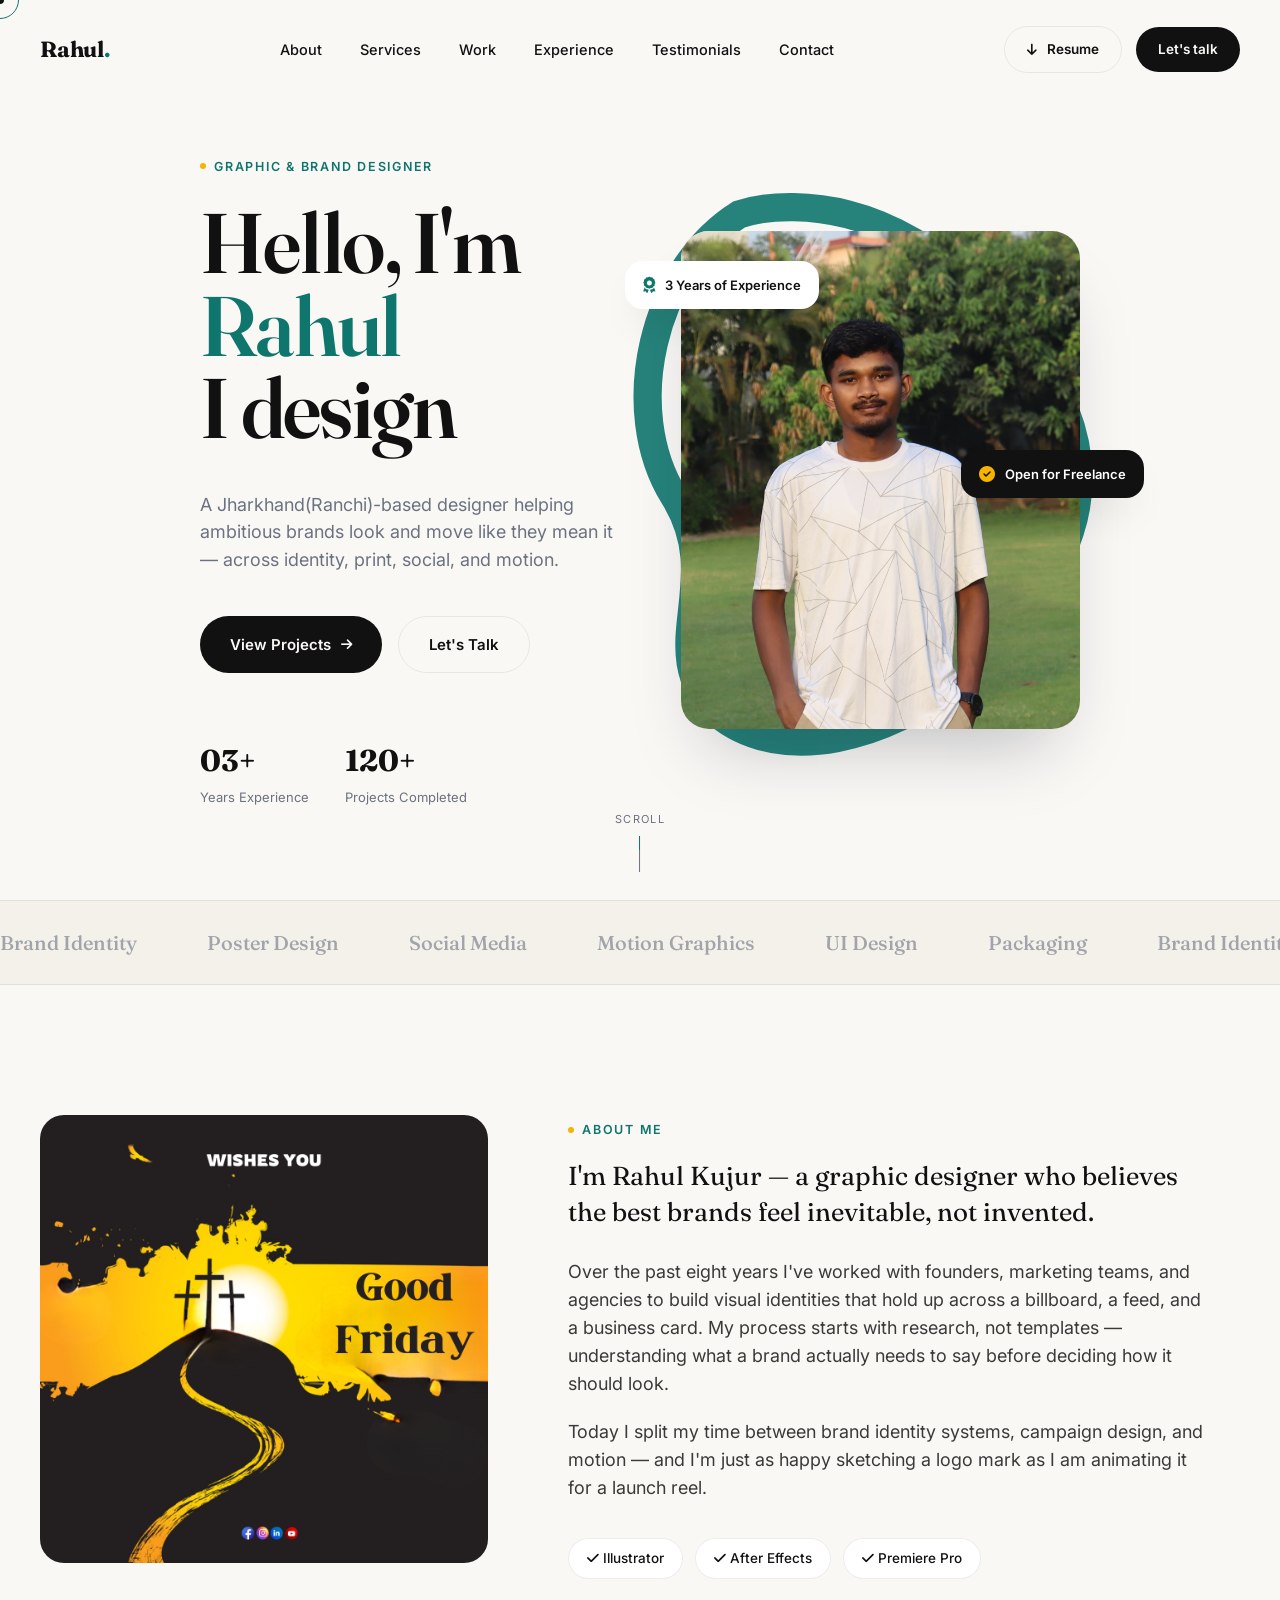
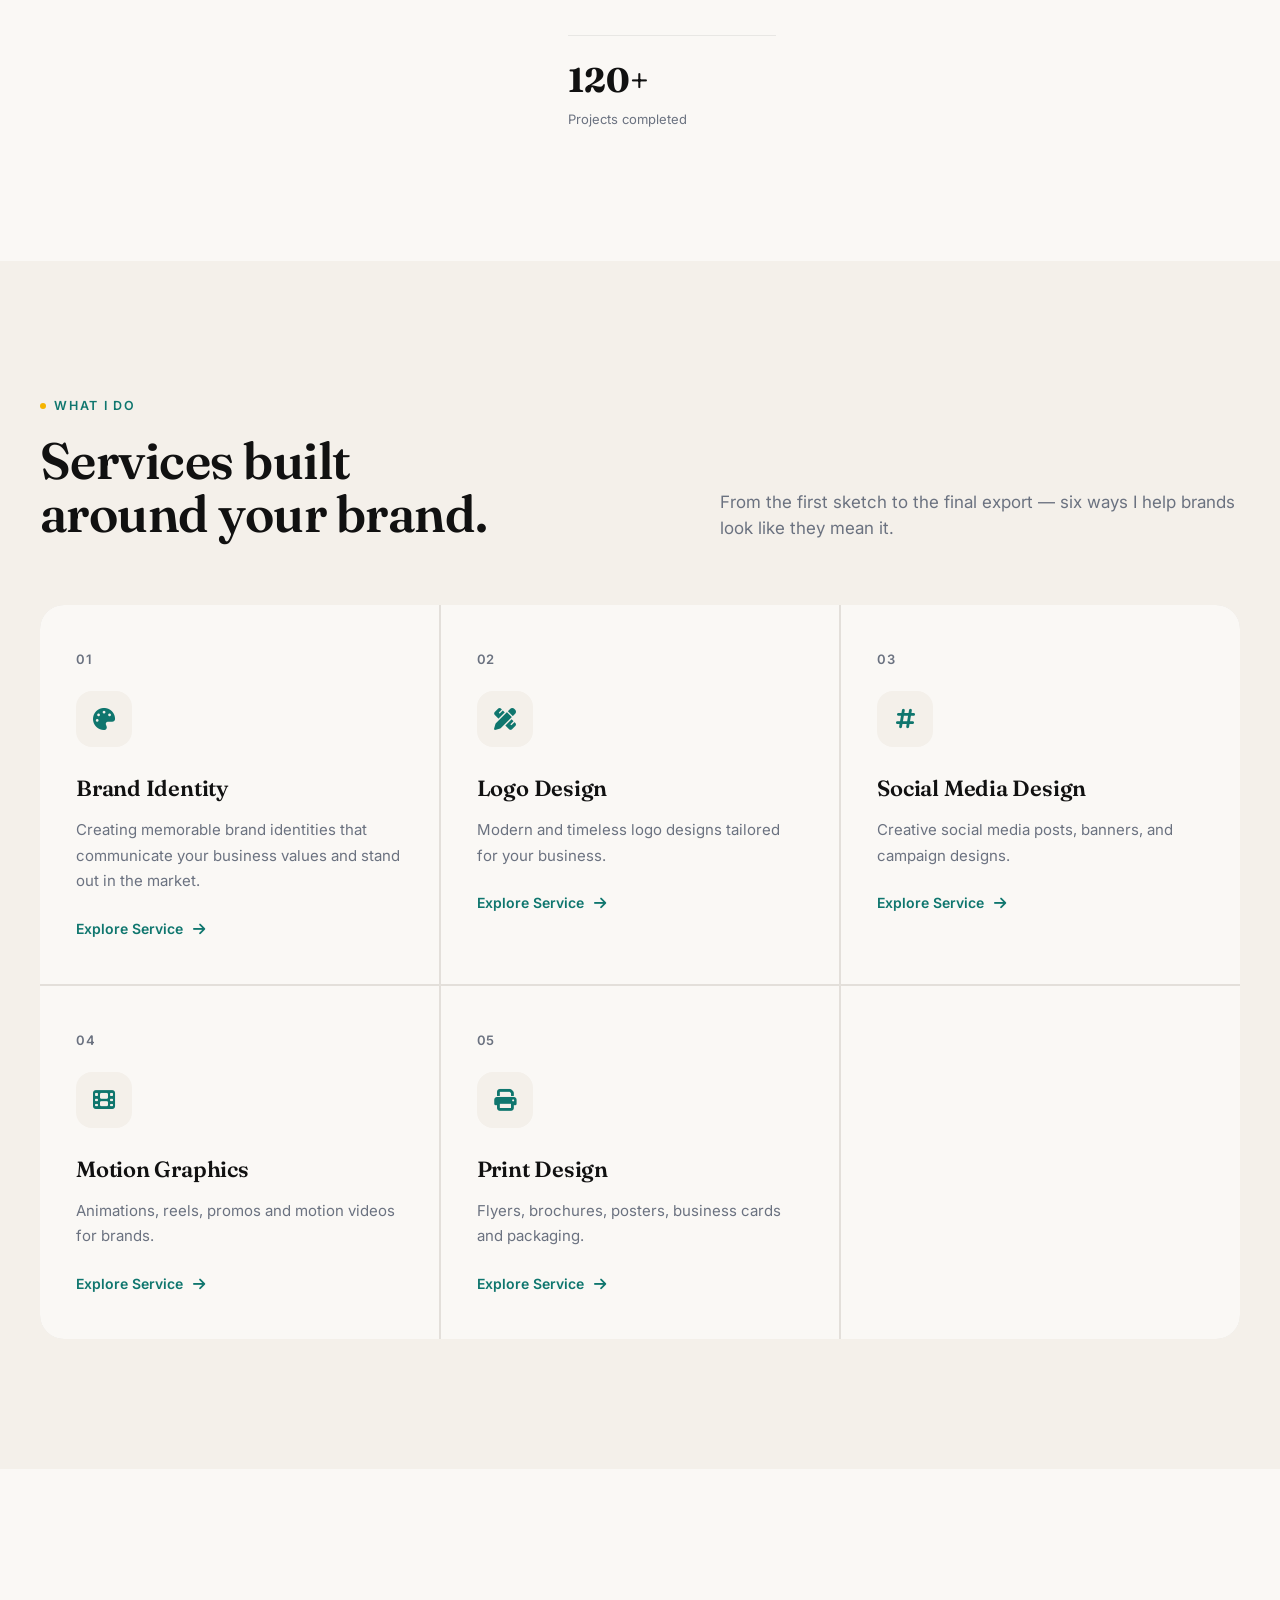
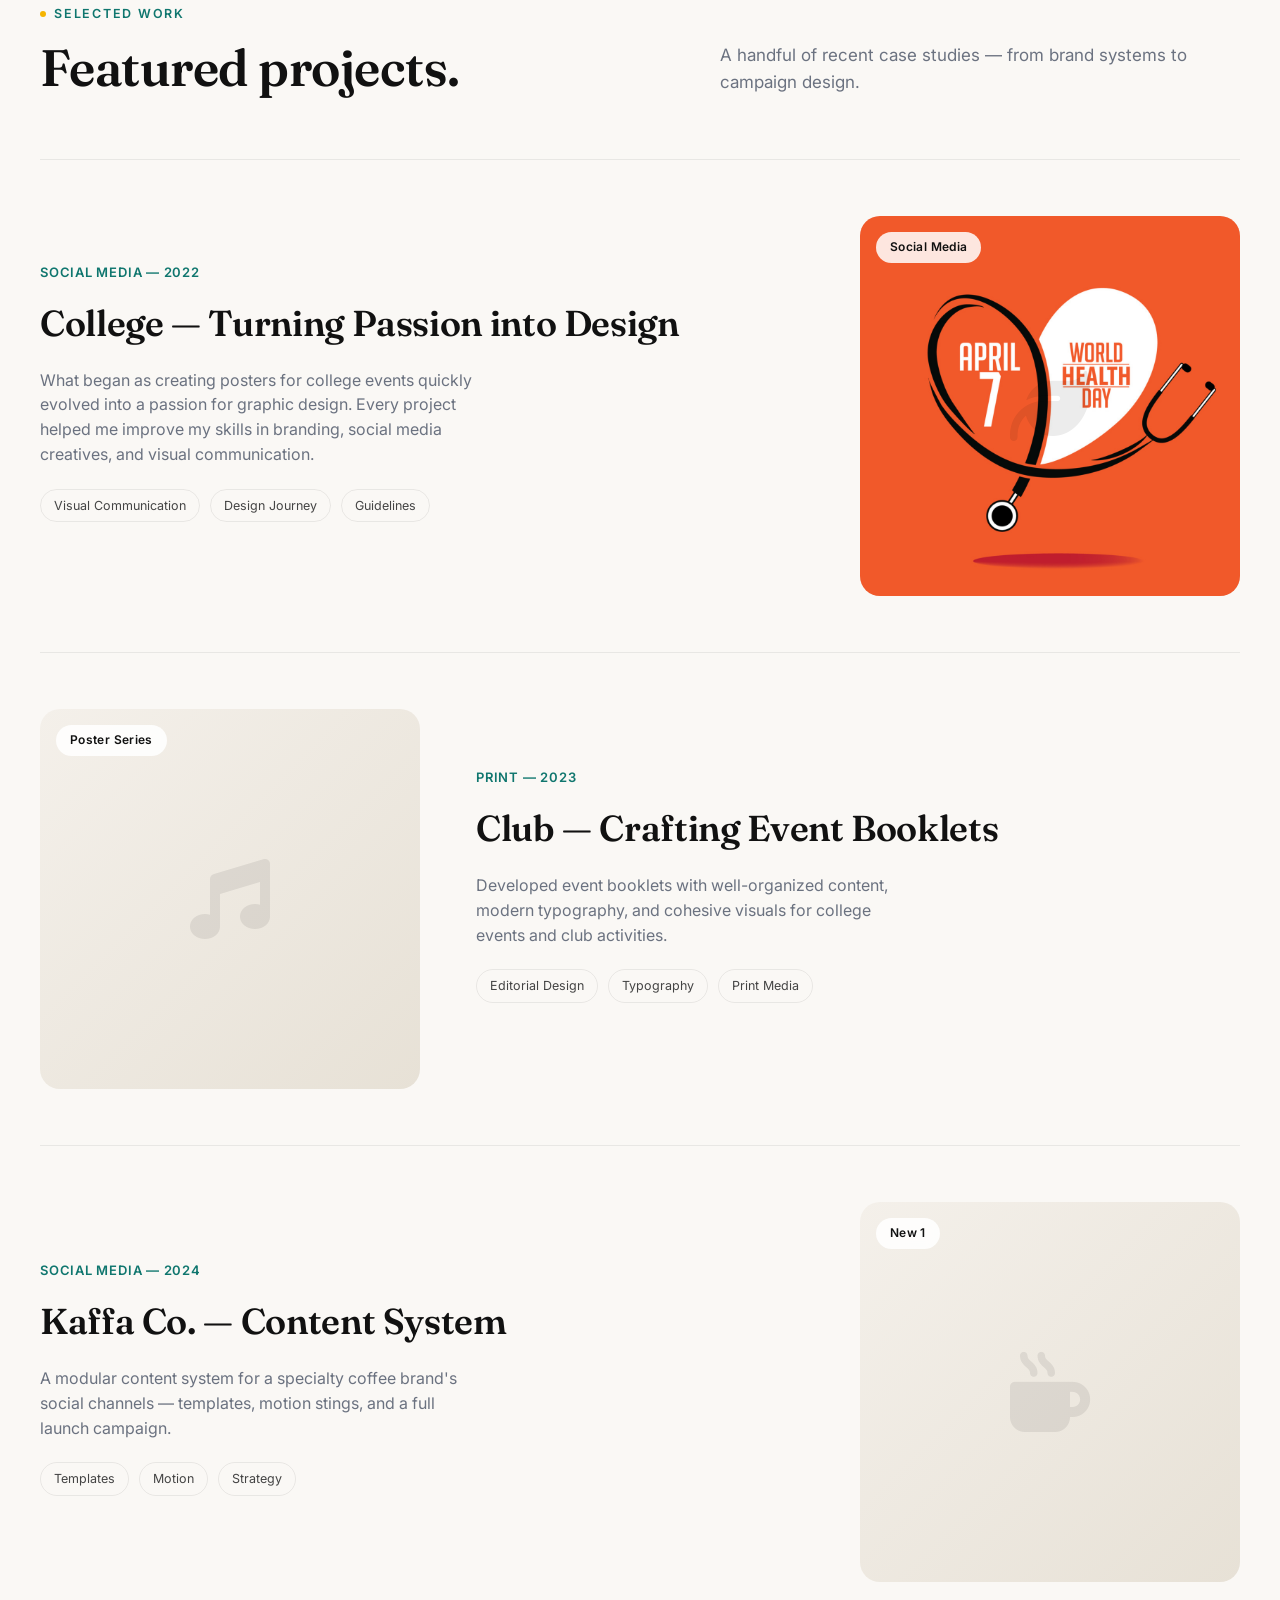
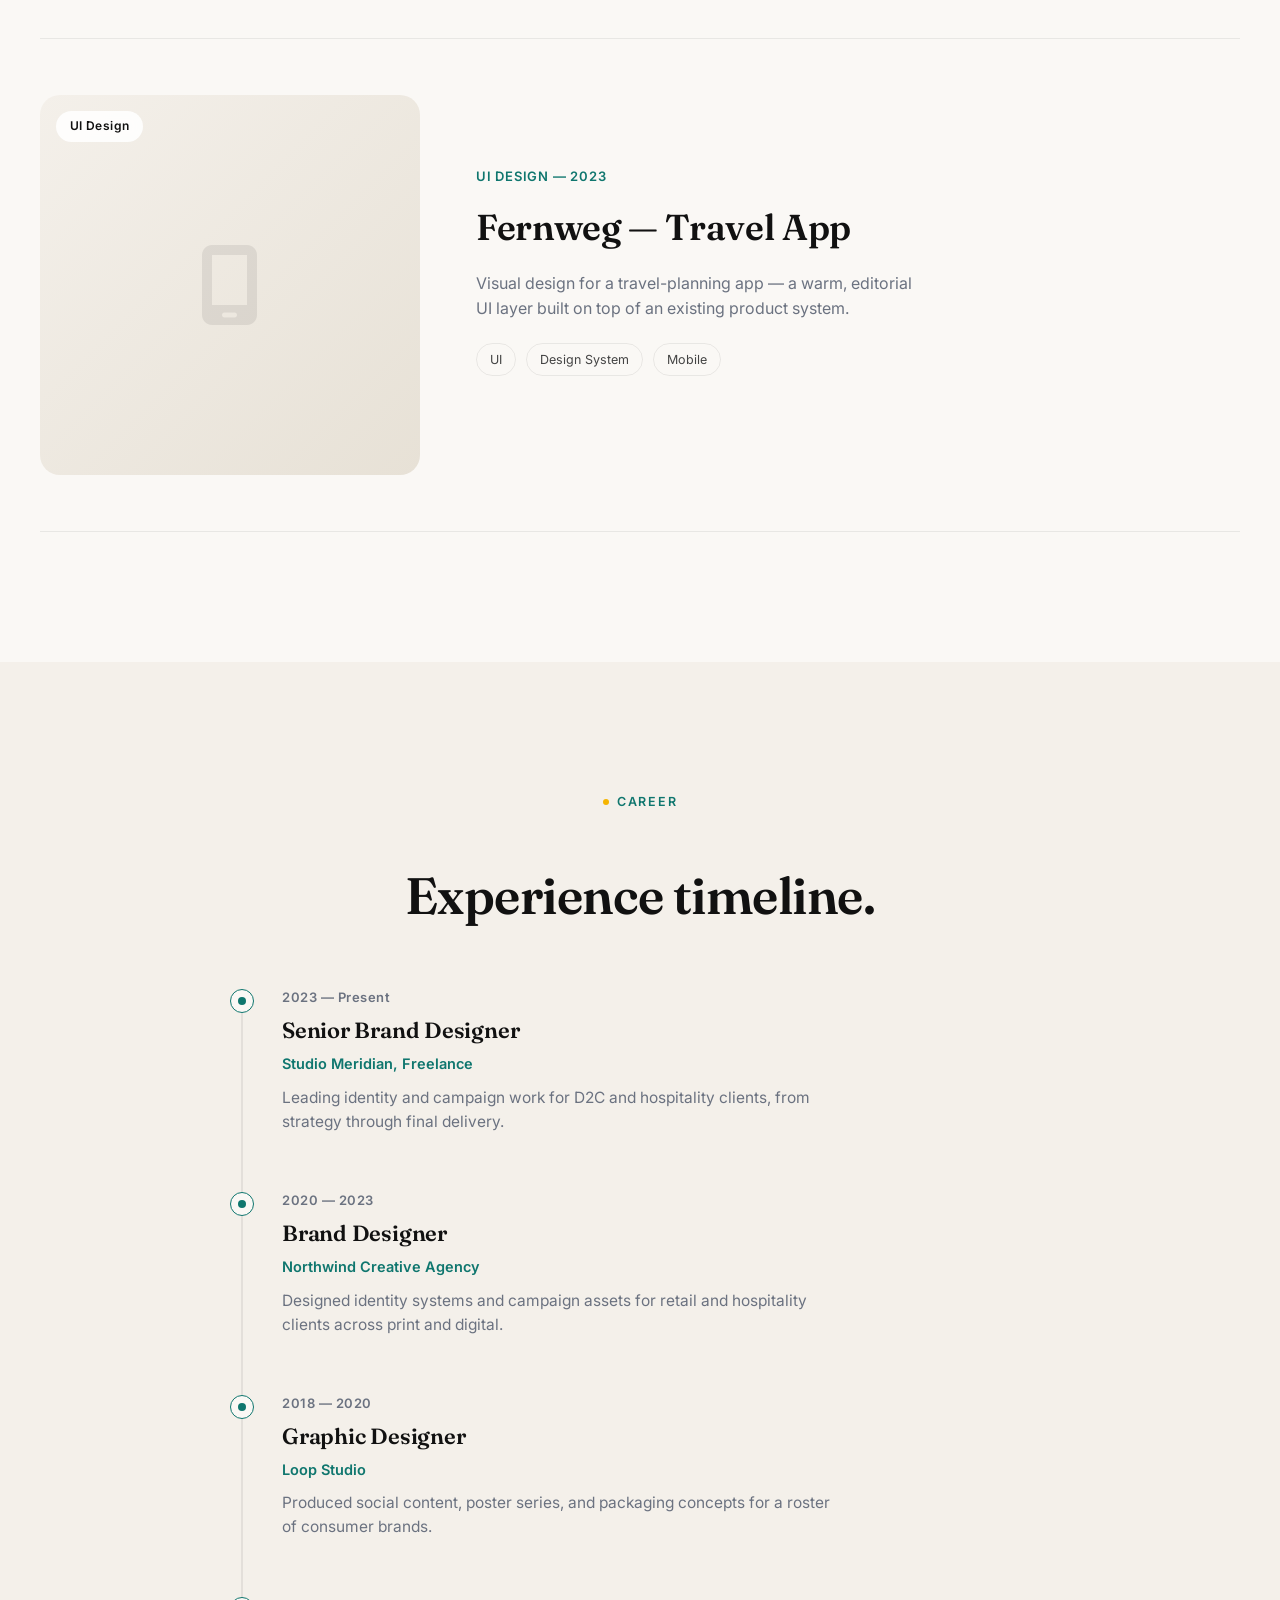
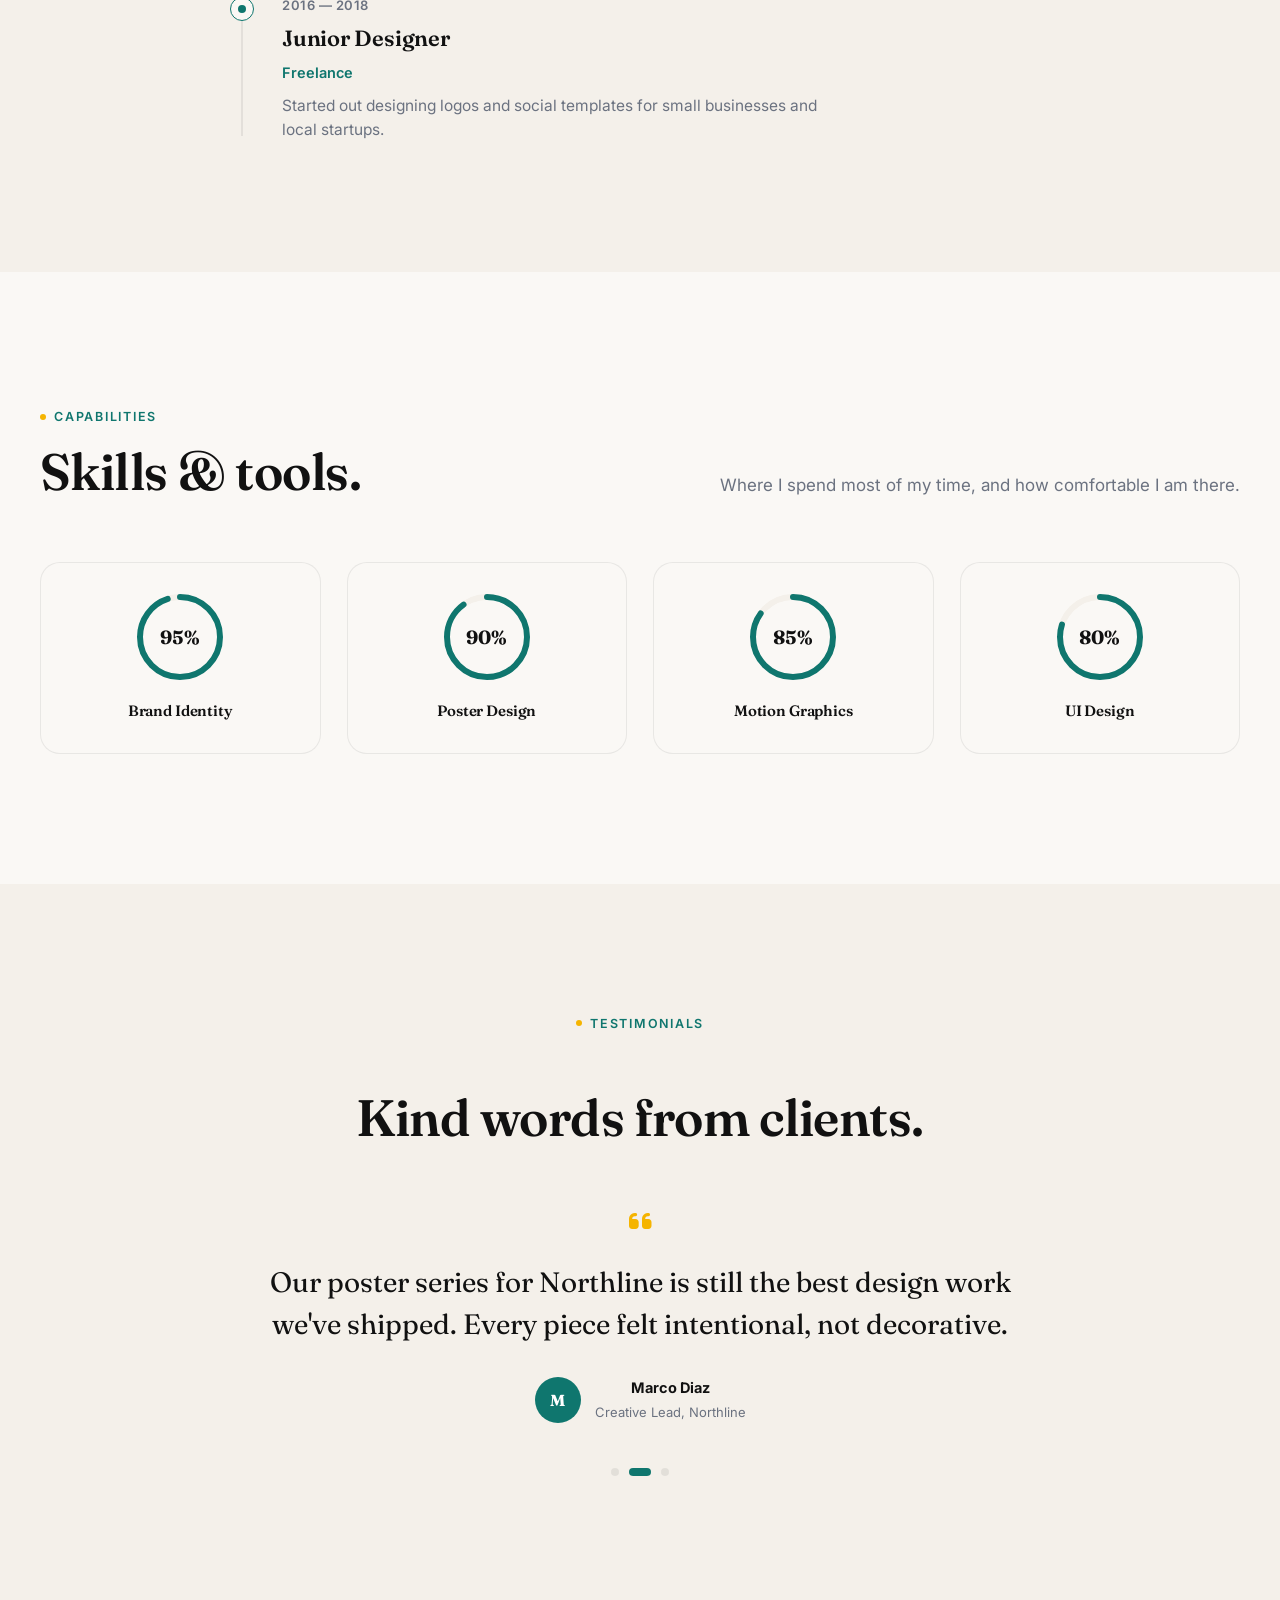
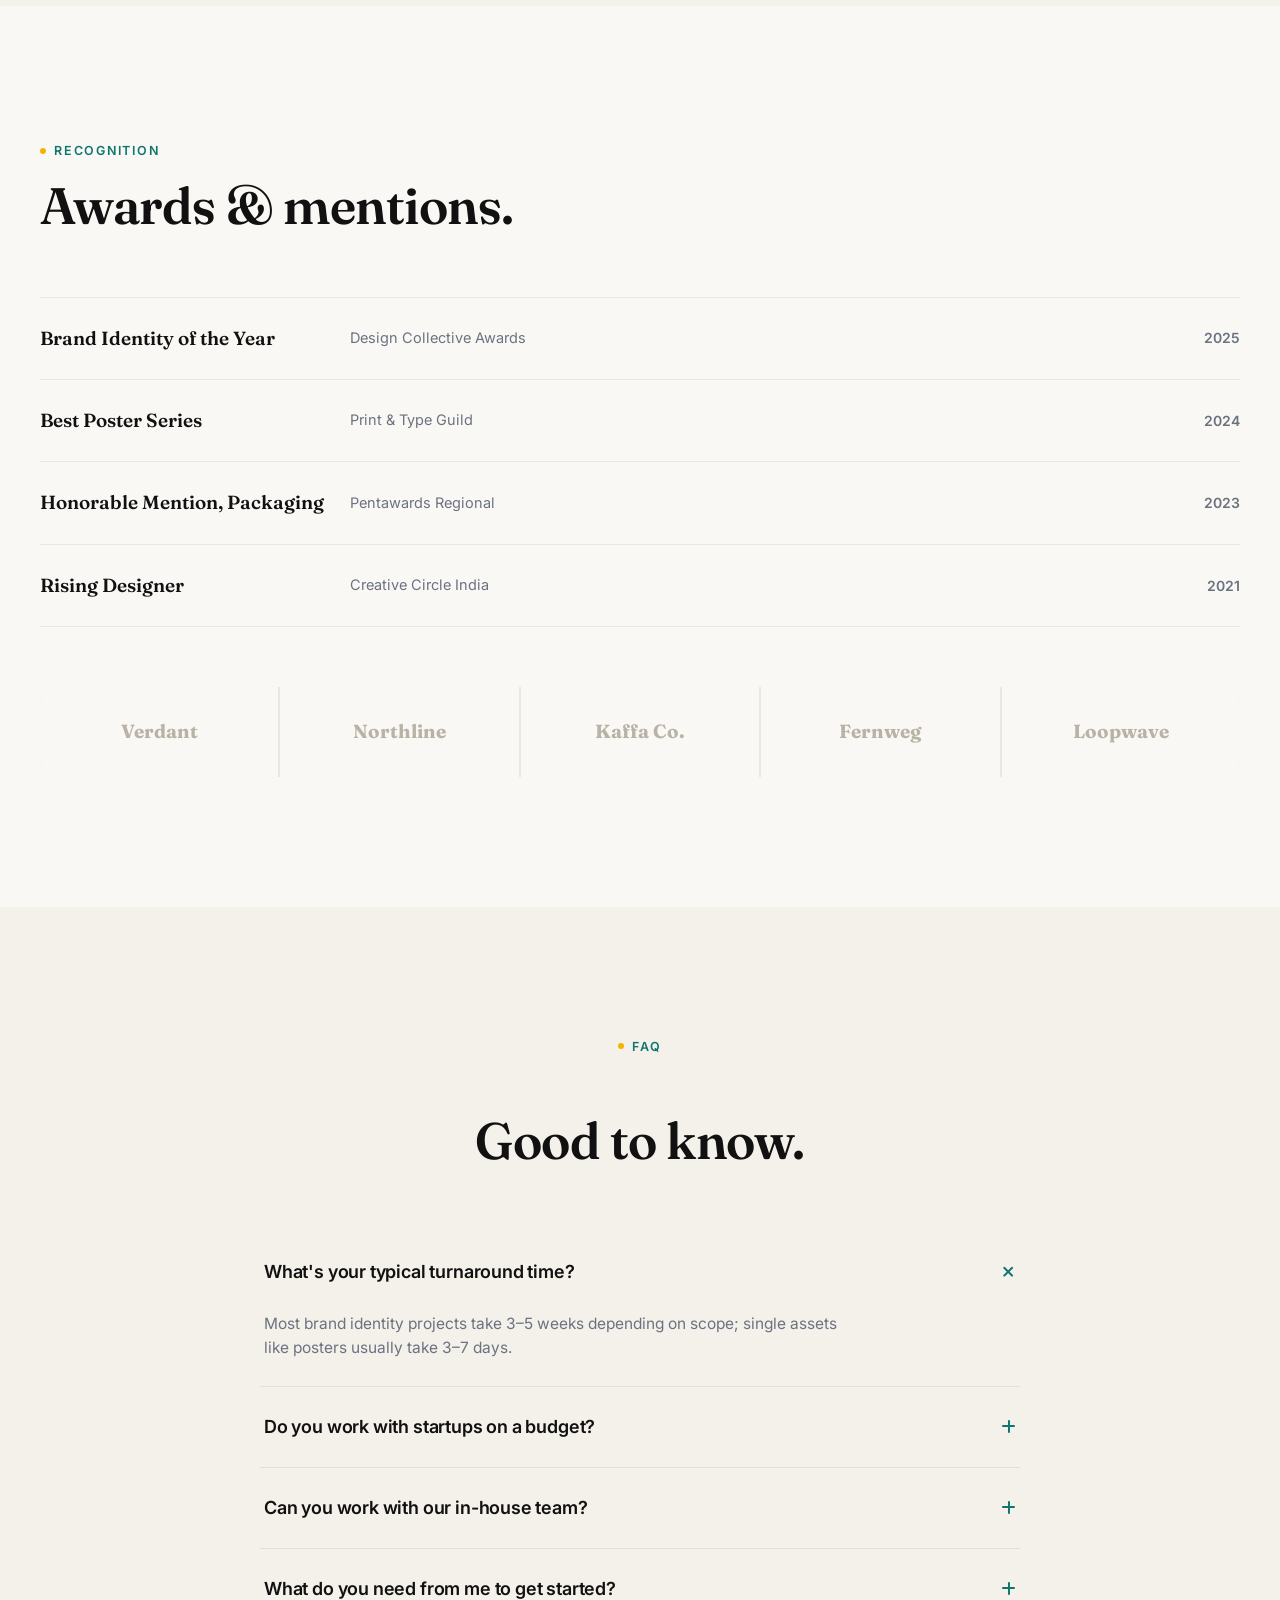
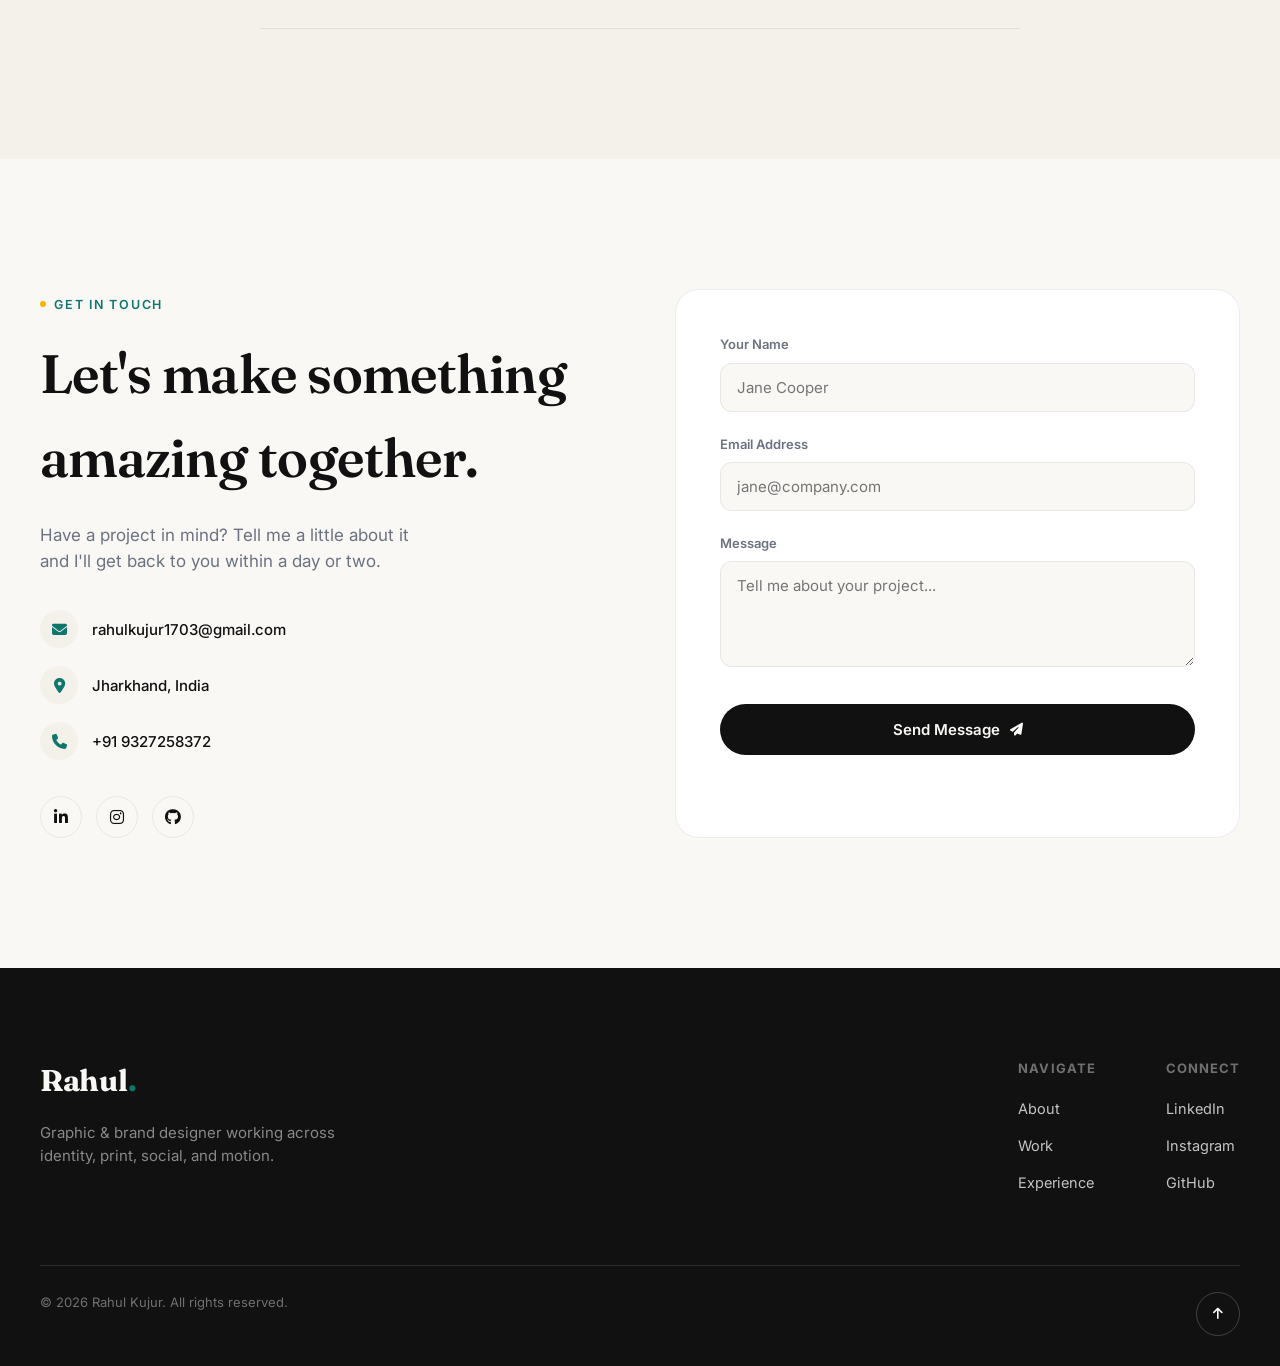
==== index.html @ a1a48106 "first commit" ====
<!DOCTYPE html>
<html lang="en">
<head>
<meta charset="UTF-8">
<meta name="viewport" content="width=device-width, initial-scale=1.0">
<title>Rahul Kujur — Graphic & Brand Designer</title>
<meta name="description" content="Rahul Verma is a graphic and brand designer working across identity, motion, and digital design. Selected work, process, and contact.">

<link rel="preconnect" href="https://fonts.googleapis.com">
<link rel="preconnect" href="https://fonts.gstatic.com" crossorigin>
<link href="https://fonts.googleapis.com/css2?family=Inter:wght@400;500;600&family=Fraunces:opsz,wght@9..144,400;9..144,500;9..144,600;9..144,700&display=swap" rel="stylesheet">
<link rel="stylesheet" href="https://cdnjs.cloudflare.com/ajax/libs/font-awesome/6.5.1/css/all.min.css">

<link rel="stylesheet" href="css/style.css">
</head>
<body>

<div id="preloader"><span>Loading portfolio</span><div class="pl-bar" id="plbar"></div></div>

<div id="ink-trail"><svg><path id="ink-path" d="M2.5,0 L2.5,3000"/></svg></div>
<div class="cursor-dot" id="cdot"></div>
<div class="cursor-ring" id="cring"></div>

<!-- NAV -->
<header id="siteHeader">
  <div class="wrap">
    <a href="#home" class="logo">Rahul<span>.</span></a>
    <nav>
      <ul>
        <li><a href="#about" class="navlink">About</a></li>
        <li><a href="#services" class="navlink">Services</a></li>
        <li><a href="#work" class="navlink">Work</a></li>
        <li><a href="#experience" class="navlink">Experience</a></li>
        <li><a href="#testimonials" class="navlink">Testimonials</a></li>
        <li><a href="#contact" class="navlink">Contact</a></li>
      </ul>
    </nav>
    <div class="nav-cta">
      <a href="#" class="btn btn-ghost magnetic"><i class="fa-solid fa-arrow-down"></i> Resume</a>
      <a href="#contact" class="btn btn-primary magnetic">Let's talk</a>
    </div>
    <button class="burger" id="burger"><span></span></button>
  </div>
</header>

<div class="mobile-menu" id="mobileMenu">
  <ul>
    <li><a href="#about">About</a></li>
    <li><a href="#services">Services</a></li>
    <li><a href="#work">Work</a></li>
    <li><a href="#experience">Experience</a></li>
    <li><a href="#testimonials">Testimonials</a></li>
    <li><a href="#contact">Contact</a></li>
  </ul>
</div>

<!-- HERO -->
<section class="hero" id="home">
  <div class="wrap">
    <div class="hero-left rv">
      <div class="eyebrow">Graphic &amp; Brand Designer</div>
      <h1>Hello, I'm<br><em>Rahul</em><br>
        I design
        <span class="role-rotator"><ul id="roleList">
          <li>identities.</li>
          <li>posters.</li>
          <li>motion.</li>
          <li>interfaces.</li>
        </ul></span>
      </h1>
      <p class="hero-copy">A Jharkhand(Ranchi)-based designer helping ambitious brands look and move like they mean it — across identity, print, social, and motion.</p>
      <div class="hero-actions">
        <a href="#work" class="btn btn-primary magnetic">View Projects <i class="fa-solid fa-arrow-right"></i></a>
        <a href="#contact" class="btn btn-ghost magnetic">Let's Talk</a>
      </div>
      <div class="hero-meta">
        <div><b>03+</b><span>Years Experience</span></div>
        <div><b>120+</b><span>Projects Completed</span></div>
        <!--<div><b>40+</b><span>Happy Clients</span></div>-->
      </div>
    </div>

    <div class="hero-right rv-scale">
      <div class="hero-visual" id="heroVisual">
        <svg class="brush" viewBox="0 0 500 560" xmlns="http://www.w3.org/2000/svg">
          <path d="M120 40 C40 90 10 220 60 300 C110 380 40 440 100 500 C160 550 260 520 320 470 C400 400 460 320 420 220 C390 140 300 60 220 40 C190 32 150 30 120 40Z" fill="none" stroke="#0F766E" stroke-width="26" stroke-linecap="round" opacity="0.9"/>
        </svg>
        <div class="portrait-frame">
          <img src="assets/rahul-kujur-image.jpg" alt="Rahul Kujur" class="profile-img">
        </div>
        <div class="badge badge-1"><i class="fa-solid fa-award"></i> 3 Years of Experience</div>
        <!-- <div class="badge badge-2"><i class="fa-brands fa-adobe"></i> Adobe Certified</div> -->
        <div class="badge badge-3"><i class="fa-solid fa-circle-check"></i> Open for Freelance</div>
      </div>
    </div>
  </div>
  <div class="scroll-cue"><span>Scroll</span><div class="line"></div></div>
</section>

<div class="marquee-strip">
  <div class="marquee-track">
    <span>Brand Identity</span><span>Poster Design</span><span>Social Media</span><span>Motion Graphics</span><span>UI Design</span><span>Packaging</span>
    <span>Brand Identity</span><span>Poster Design</span><span>Social Media</span><span>Motion Graphics</span><span>UI Design</span><span>Packaging</span>
  </div>
</div>

<!-- ABOUT -->
<section class="pad" id="about">
  <div class="wrap">
    <div class="about-grid">
      <div class="about-photo rv-scale" id="aboutCarousel">
  <div class="about-slide active" style="background-image:url('assets/about-1.png');"></div>
  <div class="about-slide" style="background-image:url('assets/about-2.png');"></div>
  <div class="about-slide" style="background-image:url('assets/about-3.png');"></div>
  <div class="about-slide" style="background-image:url('assets/about-4.png');"></div>
</div>
      <div class="about-text">
        <div class="eyebrow rv">About Me</div>
        <p class="lead rv">I'm Rahul Kujur — a graphic designer who believes the best brands feel inevitable, not invented.</p>
        <p class="rv">Over the past eight years I've worked with founders, marketing teams, and agencies to build visual identities that hold up across a billboard, a feed, and a business card. My process starts with research, not templates — understanding what a brand actually needs to say before deciding how it should look.</p>
        <p class="rv">Today I split my time between brand identity systems, campaign design, and motion — and I'm just as happy sketching a logo mark as I am animating it for a launch reel.</p>
        <div class="software-row rv">
          <!--<span><i class="fa-solid fa-check"></i> Photoshop</span> -->
          <span><i class="fa-solid fa-check"></i> Illustrator</span>
          <!--<span><i class="fa-solid fa-check"></i> Figma</span> -->
          <span><i class="fa-solid fa-check"></i> After Effects</span>
          <span><i class="fa-solid fa-check"></i> Premiere Pro</span>
          <!--<span><i class="fa-solid fa-check"></i> Blender</span> -->
        </div>
        <div class="stat-row rv">
          <div><b>120+</b><span>Projects completed</span></div>
          <!--<div><b>40+</b><span>Clients worldwide</span></div>
          <div><b>6</b><span>Design awards</span></div>-->
        </div>
      </div>
    </div>
  </div>
</section>

<!-- SERVICES -->
<section id="services" class="services pad alt">
  <div class="wrap">
    <div class="section-head rv">
      <div>
        <div class="eyebrow">What I Do</div>
        <h2 class="section-title">Services built<br>around your brand.</h2>
      </div>
      <p class="section-sub">From the first sketch to the final export — six ways I help brands look like they mean it.</p>
    </div>
<div class="services-grid">

    <!-- Branding -->
    <a href="services/branding.html" class="service-card rv">
        <div class="service-num">01</div>
        <div class="service-icon">
            <i class="fa-solid fa-palette"></i>
        </div>
        <h3>Brand Identity</h3>
        <p>Creating memorable brand identities that communicate your business values and stand out in the market.</p>

        <div class="service-arrow">
            Explore Service
            <i class="fa-solid fa-arrow-right"></i>
        </div>
    </a>

    <!-- Logo -->
    <a href="services/logo-design.html" class="service-card rv">
        <div class="service-num">02</div>
        <div class="service-icon">
            <i class="fa-solid fa-pen-ruler"></i>
        </div>
        <h3>Logo Design</h3>
        <p>Modern and timeless logo designs tailored for your business.</p>

        <div class="service-arrow">
            Explore Service
            <i class="fa-solid fa-arrow-right"></i>
        </div>
    </a>

    <!-- Social -->
    <a href="services/social-media.html" class="service-card rv">
        <div class="service-num">03</div>
        <div class="service-icon">
            <i class="fa-solid fa-hashtag"></i>
        </div>
        <h3>Social Media Design</h3>
        <p>Creative social media posts, banners, and campaign designs.</p>

        <div class="service-arrow">
            Explore Service
            <i class="fa-solid fa-arrow-right"></i>
        </div>
    </a>

    <!-- Motion -->
    <a href="services/motion-graphics.html" class="service-card rv">
        <div class="service-num">04</div>
        <div class="service-icon">
            <i class="fa-solid fa-film"></i>
        </div>
        <h3>Motion Graphics</h3>
        <p>Animations, reels, promos and motion videos for brands.</p>

        <div class="service-arrow">
            Explore Service
            <i class="fa-solid fa-arrow-right"></i>
        </div>
    </a>

    <!-- Print -->
    <a href="services/print-design.html" class="service-card rv">
        <div class="service-num">05</div>
        <div class="service-icon">
            <i class="fa-solid fa-print"></i>
        </div>
        <h3>Print Design</h3>
        <p>Flyers, brochures, posters, business cards and packaging.</p>

        <div class="service-arrow">
            Explore Service
            <i class="fa-solid fa-arrow-right"></i>
        </div>
    </a>
    <div class="service-card service-empty" aria-hidden="true"></div>

</div>

</div>
</section>

<!-- PROJECTS -->
<section class="pad" id="work">
  <div class="wrap">
    <div class="section-head rv">
      <div>
        <div class="eyebrow">Selected Work</div>
        <h2 class="section-title">Featured projects.</h2>
      </div>
      <p class="section-sub">A handful of recent case studies — from brand systems to campaign design.</p>
    </div>

    <!-- ============================================================
         PROJECT 1 — College / Verdant (image on RIGHT)
         ============================================================ -->
    <div class="project-row rv reverse">
      <div class="project-media proj-carousel">
        <span class="tag-float">Social Media</span>
        <div class="glyph"><i class="fa-solid fa-leaf"></i></div>
        <div class="proj-slide active" style="background-image:url('assets/verdant-1.png');"></div>
        <div class="proj-slide" style="background-image:url('assets/verdant-2.png');"></div>
        <div class="proj-slide" style="background-image:url('assets/verdant-3.png');"></div>
        <div class="proj-slide" style="background-image:url('assets/verdant-4.png');"></div>
      </div>
      <div class="project-info">
        <div class="project-cat">Social Media — 2022</div>
        <h3>College — Turning Passion into Design</h3>
        <p>What began as creating posters for college events quickly evolved into a passion for graphic design. Every project helped me improve my skills in branding, social media creatives, and visual communication.</p>
        <div class="tags"><span>Visual Communication</span><span>Design Journey</span><span>Guidelines</span></div>
        <!--<a href="#" class="view-link">View Case Study <i class="fa-solid fa-arrow-up-right"></i></a>-->
      </div>
    </div>
    <!-- END PROJECT 1 -->

    <!-- ============================================================
         PROJECT 2 — Club Event Booklets (image on LEFT)
         ============================================================ -->
    <div class="project-row rv">
      <div class="project-media proj-carousel">
        <span class="tag-float">Poster Series</span>
        <div class="glyph"><i class="fa-solid fa-music"></i></div>
        <div class="proj-slide active" style="background-image:url('assets/northline-1.png');"></div>
        <div class="proj-slide" style="background-image:url('assets/northline-2.png');"></div>
        <div class="proj-slide" style="background-image:url('assets/northline-3.png');"></div>
        <div class="proj-slide" style="background-image:url('assets/northline-4.png');"></div>
      </div>
      <div class="project-info">
        <div class="project-cat">Print — 2023</div>
        <h3>Club — Crafting Event Booklets</h3>
        <p>Developed event booklets with well-organized content, modern typography, and cohesive visuals for college events and club activities.</p>
        <div class="tags"><span>Editorial Design</span><span>Typography</span><span>Print Media</span></div>
        <!--<a href="#" class="view-link">View Case Study <i class="fa-solid fa-arrow-up-right"></i></a>-->
      </div>
    </div>
    <!-- END PROJECT 2 -->

    <!-- ============================================================
         PROJECT 3 — Kaffa Co. (image on RIGHT)
         ============================================================ -->
    <div class="project-row rv reverse">
      <div class="project-media proj-carousel">
        <span class="tag-float">New 1</span>
        <div class="glyph"><i class="fa-solid fa-mug-hot"></i></div>
        <div class="proj-slide active" style="background-image:url('assets/kaffa-1.png');"></div>
        <div class="proj-slide" style="background-image:url('assets/kaffa-2.png');"></div>
        <div class="proj-slide" style="background-image:url('assets/kaffa-3.png');"></div>
        <div class="proj-slide" style="background-image:url('assets/kaffa-4.png');"></div>
      </div>
      <div class="project-info">
        <div class="project-cat">Social Media — 2024</div>
        <h3>Kaffa Co. — Content System</h3>
        <p>A modular content system for a specialty coffee brand's social channels — templates, motion stings, and a full launch campaign.</p>
        <div class="tags"><span>Templates</span><span>Motion</span><span>Strategy</span></div>
        <!--<a href="#" class="view-link">View Case Study <i class="fa-solid fa-arrow-up-right"></i></a>-->
      </div>
    </div>
    <!-- END PROJECT 3 -->

    <!-- ============================================================
         PROJECT 4 — Fernweg Travel App (image on LEFT) — static, no carousel yet
         ============================================================ -->
    <div class="project-row rv">
      <div class="project-media">
        <span class="tag-float">UI Design</span>
        <div class="glyph"><i class="fa-solid fa-mobile-screen"></i></div>
      </div>
      <div class="project-info">
        <div class="project-cat">UI Design — 2023</div>
        <h3>Fernweg — Travel App</h3>
        <p>Visual design for a travel-planning app — a warm, editorial UI layer built on top of an existing product system.</p>
        <div class="tags"><span>UI</span><span>Design System</span><span>Mobile</span></div>
        <!--<a href="#" class="view-link">View Case Study <i class="fa-solid fa-arrow-up-right"></i></a>-->
      </div>
    </div>
    <!-- END PROJECT 4 -->

  </div>
</section>
<!-- EXPERIENCE -->
<section class="pad alt" id="experience">
  <div class="wrap">
    <div class="section-head rv" style="justify-content:center;text-align:center;flex-direction:column;align-items:center;">
      <div class="eyebrow">Career</div>
      <h2 class="section-title">Experience timeline.</h2>
    </div>

    <div class="timeline">
      <div class="t-item rv">
        <div class="t-dot"></div>
        <div class="t-year">2023 — Present</div>
        <h3>Senior Brand Designer</h3>
        <div class="t-role">Studio Meridian, Freelance</div>
        <p>Leading identity and campaign work for D2C and hospitality clients, from strategy through final delivery.</p>
      </div>
      <div class="t-item rv">
        <div class="t-dot"></div>
        <div class="t-year">2020 — 2023</div>
        <h3>Brand Designer</h3>
        <div class="t-role">Northwind Creative Agency</div>
        <p>Designed identity systems and campaign assets for retail and hospitality clients across print and digital.</p>
      </div>
      <div class="t-item rv">
        <div class="t-dot"></div>
        <div class="t-year">2018 — 2020</div>
        <h3>Graphic Designer</h3>
        <div class="t-role">Loop Studio</div>
        <p>Produced social content, poster series, and packaging concepts for a roster of consumer brands.</p>
      </div>
      <div class="t-item rv">
        <div class="t-dot"></div>
        <div class="t-year">2016 — 2018</div>
        <h3>Junior Designer</h3>
        <div class="t-role">Freelance</div>
        <p>Started out designing logos and social templates for small businesses and local startups.</p>
      </div>
    </div>
  </div>
</section>

<!-- SKILLS -->
<section class="pad" id="skills">
  <div class="wrap">
    <div class="section-head rv">
      <div><div class="eyebrow">Capabilities</div><h2 class="section-title">Skills &amp; tools.</h2></div>
      <p class="section-sub">Where I spend most of my time, and how comfortable I am there.</p>
    </div>
    <div class="skills-grid rv" id="skillsGrid">
      <div class="skill-card" data-val="95">
        <div class="ring"><svg width="88" height="88"><circle class="bg" cx="44" cy="44" r="40"/><circle class="fg" cx="44" cy="44" r="40"/></svg><span>95%</span></div>
        <h4>Brand Identity</h4>
      </div>
      <div class="skill-card" data-val="90">
        <div class="ring"><svg width="88" height="88"><circle class="bg" cx="44" cy="44" r="40"/><circle class="fg" cx="44" cy="44" r="40"/></svg><span>90%</span></div>
        <h4>Poster Design</h4>
      </div>
      <div class="skill-card" data-val="85">
        <div class="ring"><svg width="88" height="88"><circle class="bg" cx="44" cy="44" r="40"/><circle class="fg" cx="44" cy="44" r="40"/></svg><span>85%</span></div>
        <h4>Motion Graphics</h4>
      </div>
      <div class="skill-card" data-val="80">
        <div class="ring"><svg width="88" height="88"><circle class="bg" cx="44" cy="44" r="40"/><circle class="fg" cx="44" cy="44" r="40"/></svg><span>80%</span></div>
        <h4>UI Design</h4>
      </div>
    </div>
  </div>
</section>

<!-- TESTIMONIALS -->
<section class="pad alt" id="testimonials">
  <div class="wrap">
    <div class="section-head rv" style="justify-content:center;text-align:center;flex-direction:column;align-items:center;">
      <div class="eyebrow">Testimonials</div>
      <h2 class="section-title">Kind words from clients.</h2>
    </div>
    <div class="test-wrap rv">
      <div class="test-slide active">
        <i class="fa-solid fa-quote-left quote"></i>
        <p>Rahul took a vague brief and turned it into a brand system that felt like it had existed for years. Fast, sharp, and genuinely collaborative.</p>
        <div class="test-person"><div class="test-avatar">A</div><div><b>Aditi Shah</b><span>Founder, Verdant</span></div></div>
      </div>
      <div class="test-slide">
        <i class="fa-solid fa-quote-left quote"></i>
        <p>Our poster series for Northline is still the best design work we've shipped. Every piece felt intentional, not decorative.</p>
        <div class="test-person"><div class="test-avatar">M</div><div><b>Marco Diaz</b><span>Creative Lead, Northline</span></div></div>
      </div>
      <div class="test-slide">
        <i class="fa-solid fa-quote-left quote"></i>
        <p>He designed a content system that our whole team could actually use — consistent, flexible, and it just looks expensive.</p>
        <div class="test-person"><div class="test-avatar">S</div><div><b>Sara Lin</b><span>Marketing Manager, Kaffa Co.</span></div></div>
      </div>
      <div class="test-dots">
        <button class="active" data-i="0"></button>
        <button data-i="1"></button>
        <button data-i="2"></button>
      </div>
    </div>
  </div>
</section>

<!-- AWARDS + CLIENTS -->
<section class="pad" id="awards">
  <div class="wrap">
    <div class="section-head rv">
      <div><div class="eyebrow">Recognition</div><h2 class="section-title">Awards &amp; mentions.</h2></div>
    </div>
    <div class="awards-list rv">
      <div class="award-row"><div class="a-title">Brand Identity of the Year</div><div class="a-org">Design Collective Awards</div><div class="a-year">2025</div></div>
      <div class="award-row"><div class="a-title">Best Poster Series</div><div class="a-org">Print &amp; Type Guild</div><div class="a-year">2024</div></div>
      <div class="award-row"><div class="a-title">Honorable Mention, Packaging</div><div class="a-org">Pentawards Regional</div><div class="a-year">2023</div></div>
      <div class="award-row"><div class="a-title">Rising Designer</div><div class="a-org">Creative Circle India</div><div class="a-year">2021</div></div>
    </div>

    <div class="clients-grid rv">
      <div class="client-cell">Verdant</div>
      <div class="client-cell">Northline</div>
      <div class="client-cell">Kaffa Co.</div>
      <div class="client-cell">Fernweg</div>
      <div class="client-cell">Loopwave</div>
    </div>
  </div>
</section>

<!-- FAQ -->
<section class="pad alt" id="faq">
  <div class="wrap">
    <div class="section-head rv" style="justify-content:center;text-align:center;flex-direction:column;align-items:center;">
      <div class="eyebrow">FAQ</div>
      <h2 class="section-title">Good to know.</h2>
    </div>
    <div class="faq-list rv">
      <div class="faq-item open">
        <div class="faq-q"><h4>What's your typical turnaround time?</h4><i class="fa-solid fa-plus"></i></div>
        <div class="faq-a" style="max-height:80px;"><p>Most brand identity projects take 3–5 weeks depending on scope; single assets like posters usually take 3–7 days.</p></div>
      </div>
      <div class="faq-item">
        <div class="faq-q"><h4>Do you work with startups on a budget?</h4><i class="fa-solid fa-plus"></i></div>
        <div class="faq-a"><p>Yes — I offer scaled-down identity packages for early-stage startups, with room to expand as you grow.</p></div>
      </div>
      <div class="faq-item">
        <div class="faq-q"><h4>Can you work with our in-house team?</h4><i class="fa-solid fa-plus"></i></div>
        <div class="faq-a"><p>Definitely. I regularly collaborate with in-house marketing and product teams, slotting into existing workflows.</p></div>
      </div>
      <div class="faq-item">
        <div class="faq-q"><h4>What do you need from me to get started?</h4><i class="fa-solid fa-plus"></i></div>
        <div class="faq-a"><p>A short brief, any existing brand materials, and a sense of your timeline and budget — I'll take it from there.</p></div>
      </div>
    </div>
  </div>
</section>

<!-- CONTACT -->
<section class="pad" id="contact">
  <div class="wrap">
    <div class="contact-grid">
      <div class="contact-info rv">
        <div class="eyebrow">Get In Touch</div>
        <h2>Let's make something amazing together.</h2>
        <p>Have a project in mind? Tell me a little about it and I'll get back to you within a day or two.</p>
        <div class="contact-detail"><i class="fa-solid fa-envelope"></i>rahulkujur1703@gmail.com</div>
        <div class="contact-detail"><i class="fa-solid fa-location-dot"></i> Jharkhand, India</div>
        <div class="contact-detail"><i class="fa-solid fa-phone"></i> +91 9327258372</div>
        <div class="social-row">
          <a href="https://www.linkedin.com/in/rahul-kujur-382a73257" target="_blank" rel="noopener"><i class="fa-brands fa-linkedin-in"></i></a>
          <a href="https://www.instagram.com/essencebyrahul" target="_blank" rel="noopener"><i class="fa-brands fa-instagram"></i></a>
          <a href="https://github.com/Zeth88" target="_blank" rel="noopener"><i class="fa-brands fa-github"></i></a>
        </div>
      </div>
      <form class="form-card rv" id="contactForm" action="https://formspree.io/f/mnjeloll" method="POST" novalidate>
        <div class="form-row" id="row-name">
          <label>Your Name</label>
          <input type="text" name="name" placeholder="Jane Cooper">
          <div class="err-msg">Please enter your name.</div>
        </div>
        <div class="form-row" id="row-email">
          <label>Email Address</label>
          <input type="email" name="email" placeholder="jane@company.com">
          <div class="err-msg">Please enter a valid email address.</div>
        </div>
        <div class="form-row" id="row-message">
          <label>Message</label>
          <textarea name="message" rows="4" placeholder="Tell me about your project..."></textarea>
          <div class="err-msg">Please enter a short message.</div>
        </div>
        <button type="submit" class="btn btn-primary magnetic">Send Message <i class="fa-solid fa-paper-plane"></i></button>
      </form>
    </div>
  </div>
</section>

<footer>
  <div class="wrap">
    <div class="footer-top">
      <div class="footer-brand">
        <a href="#home" class="logo">Rahul<span>.</span></a>
        <p>Graphic &amp; brand designer working across identity, print, social, and motion.</p>
      </div>
      <div class="footer-cols">
        <div>
          <h5>Navigate</h5>
          <ul>
            <li><a href="#about">About</a></li>
            <li><a href="#work">Work</a></li>
            <li><a href="#experience">Experience</a></li>
          </ul>
        </div>
        <div>
          <h5>Connect</h5>
          <ul>
          <li><a href="https://www.linkedin.com/in/rahul-kujur-382a73257" target="_blank" rel="noopener">LinkedIn</a></li>
          <li><a href="https://www.instagram.com/essencebyrahul" target="_blank" rel="noopener">Instagram</a></li>
          <li><a href="https://github.com/Zeth88" target="_blank" rel="noopener">GitHub</a></li>
          </ul>
        </div>
      </div>
    </div>
    <div class="footer-bottom">
      <span>© 2026 Rahul Kujur. All rights reserved.</span>
      <a href="#home" class="back-top"><i class="fa-solid fa-arrow-up"></i></a>
    </div>
  </div>
</footer>

<div class="toast" id="toast"><i class="fa-solid fa-circle-check"></i> <span id="toastMsg">Message sent — I'll be in touch soon.</span></div>

<script src="js/script.js"></script>
</body>
</html>
---- css/style.css ----
/* ============================================================
   TOKENS
   ============================================================ */
:root{
  --bg:#FAF8F5;
  --bg-2:#F4F0EA;
  --teal:#0F766E;
  --teal-dark:#0B5952;
  --gold:#F5B400;
  --ink:#111111;
  --muted:#6B7280;
  --border:rgba(0,0,0,.07);
  --radius:24px;
  --container:1280px;
  --max:1400px;
  --serif:'Fraunces', serif;
  --sans:'Inter', -apple-system, sans-serif;
  --ease:cubic-bezier(.16,.84,.44,1);
}

*{margin:0;padding:0;box-sizing:border-box;}
html{scroll-behavior:smooth;}
body{
  background:var(--bg);
  color:var(--ink);
  font-family:var(--sans);
  font-size:16px;
  line-height:1.55;
  overflow-x:hidden;
  -webkit-font-smoothing:antialiased;
}
img{max-width:100%;display:block;}
a{color:inherit;text-decoration:none;}
button{font-family:inherit;cursor:pointer;border:none;background:none;}
::selection{background:var(--gold);color:var(--ink);}

.wrap{max-width:var(--container);margin:0 auto;padding:0 40px;}
.eyebrow{
  display:inline-flex;align-items:center;gap:8px;
  font-size:12.5px;letter-spacing:.14em;text-transform:uppercase;
  color:var(--teal);font-weight:600;margin-bottom:18px;
}
.eyebrow::before{content:'';width:6px;height:6px;border-radius:50%;background:var(--gold);display:inline-block;}

h1,h2,h3,h4{font-family:var(--serif);font-weight:600;letter-spacing:-.01em;color:var(--ink);}
.section-title{font-size:clamp(32px,4vw,52px);line-height:1.05;font-weight:600;}
.section-sub{color:var(--muted);font-size:17px;max-width:520px;margin-top:14px;font-weight:400;}
.section-head{display:flex;justify-content:space-between;align-items:flex-end;gap:40px;margin-bottom:64px;flex-wrap:wrap;}

section{position:relative;}
.pad{padding:130px 0;}
.alt{background:var(--bg-2);}

/* reveal */
.rv{opacity:0;transform:translateY(28px);transition:opacity .9s var(--ease),transform .9s var(--ease);}
.rv.in{opacity:1;transform:translateY(0);}
.rv-scale{opacity:0;transform:scale(.92);transition:opacity 1s var(--ease),transform 1s var(--ease);}
.rv-scale.in{opacity:1;transform:scale(1);}

/* buttons */
.btn{
  display:inline-flex;align-items:center;gap:10px;
  padding:16px 30px;border-radius:100px;font-weight:600;font-size:15px;
  transition:transform .4s var(--ease), box-shadow .4s var(--ease), background .3s;
  position:relative;isolation:isolate;
}
.btn-primary{background:var(--ink);color:var(--bg);}
.btn-primary:hover{box-shadow:0 14px 30px -8px rgba(17,17,17,.35);}
.btn-ghost{background:transparent;color:var(--ink);border:1.5px solid var(--border);}
.btn-ghost:hover{border-color:var(--ink);}
.btn i{font-size:13px;transition:transform .35s var(--ease);}
.btn:hover i{transform:translateX(4px);}
.magnetic{will-change:transform;}

/* ============================================================
   PRELOADER
   ============================================================ */
#preloader{
  position:fixed;inset:0;background:var(--ink);z-index:9999;
  display:flex;align-items:center;justify-content:center;
  transition:opacity .7s var(--ease), visibility .7s var(--ease);
}
#preloader span{
  font-family:var(--serif);color:var(--bg);font-size:20px;letter-spacing:.02em;
  display:flex;gap:2px;
}
#preloader.done{opacity:0;visibility:hidden;}
.pl-bar{position:absolute;bottom:0;left:0;height:2px;background:var(--gold);width:0%;transition:width .3s ease;}

/* ============================================================
   PROGRESS / INK TRAIL — signature element
   ============================================================ */
#ink-trail{
  position:fixed;top:0;left:0;height:100%;width:5px;z-index:998;
  pointer-events:none;
}
#ink-trail svg{position:fixed;top:0;left:0;height:100vh;width:5px;}
#ink-path{
  fill:none;stroke:var(--teal);stroke-width:4;stroke-linecap:round;
  stroke-dasharray:1;stroke-dashoffset:1;
}

/* custom cursor */
.cursor-dot{
  position:fixed;top:0;left:0;width:8px;height:8px;background:var(--ink);
  border-radius:50%;pointer-events:none;z-index:9998;transform:translate(-50%,-50%);
  transition:opacity .2s;
}
.cursor-ring{
  position:fixed;top:0;left:0;width:38px;height:38px;border:1.5px solid var(--teal);
  border-radius:50%;pointer-events:none;z-index:9997;transform:translate(-50%,-50%);
  transition:width .3s var(--ease), height .3s var(--ease), border-color .3s, background .3s, opacity .2s;
}
.cursor-ring.big{width:84px;height:84px;background:rgba(15,118,110,.06);border-color:transparent;}
@media (hover:none){.cursor-dot,.cursor-ring{display:none;}}

/* ============================================================
   NAV
   ============================================================ */
header{
  position:fixed;top:0;left:0;width:100%;z-index:900;
  padding:26px 0;transition:padding .4s var(--ease), background .4s var(--ease), box-shadow .4s var(--ease);
}
header .wrap{display:flex;align-items:center;justify-content:space-between;}
header.scrolled{
  padding:16px 0;background:rgba(250,248,245,.72);backdrop-filter:blur(18px) saturate(140%);
  box-shadow:0 1px 0 var(--border);
}
.logo{font-family:var(--serif);font-size:22px;font-weight:700;letter-spacing:-.01em;}
.logo span{color:var(--teal);}
nav ul{display:flex;gap:38px;list-style:none;}
nav a{
  font-size:14.5px;font-weight:500;position:relative;padding:4px 0;color:var(--ink);
}
nav a::after{
  content:'';position:absolute;left:0;bottom:-2px;height:1.5px;width:0;background:var(--teal);
  transition:width .35s var(--ease);
}
nav a:hover::after,nav a.active::after{width:100%;}
.nav-cta{display:flex;align-items:center;gap:14px;}
.nav-cta .btn{padding:12px 22px;font-size:13.5px;}
.burger{display:none;width:44px;height:44px;border-radius:50%;border:1px solid var(--border);align-items:center;justify-content:center;position:relative;z-index:1001;}
.burger span,.burger span::before,.burger span::after{
  content:'';position:absolute;width:16px;height:1.5px;background:var(--ink);transition:.35s;
}
.burger span::before{transform:translateY(-5px);}
.burger span::after{transform:translateY(5px);}
.burger.open span{background:transparent;}
.burger.open span::before{transform:rotate(45deg);}
.burger.open span::after{transform:rotate(-45deg);}

.mobile-menu{
  position:fixed;inset:0;background:var(--ink);z-index:950;
  display:flex;flex-direction:column;justify-content:center;padding:0 40px;
  clip-path:circle(0% at 92% 4%);transition:clip-path .6s var(--ease);
}
.mobile-menu.open{clip-path:circle(150% at 92% 4%);}
.mobile-menu ul{list-style:none;display:flex;flex-direction:column;gap:14px;}
.mobile-menu a{
  font-family:var(--serif);font-size:38px;color:var(--bg);font-weight:600;
  opacity:.5;transition:opacity .3s;
}
.mobile-menu a:hover{opacity:1;color:var(--gold);}

/* ============================================================
   HERO
   ============================================================ */
.hero{
  min-height:100vh;display:flex;align-items:center;
  padding-top:120px;padding-bottom:60px;overflow:hidden;
}
.hero .wrap{display:grid;grid-template-columns:1.05fr .95fr;gap:40px;align-items:center;}
.hero-left .eyebrow{margin-bottom:26px;}
.hero-left h1{
  font-size:clamp(46px,6.6vw,88px);line-height:.98;font-weight:600;letter-spacing:-.02em;
}
.hero-left h1 em{font-style:normal;color:var(--teal);}
.role-rotator{
  height:1.15em;overflow:hidden;position:relative;display:inline-block;vertical-align:top;
}
.role-rotator ul{list-style:none;}
.role-rotator li{
  font-style:normal;color:var(--gold);position:relative;
}
.hero-copy{margin-top:26px;color:var(--muted);font-size:18px;max-width:420px;}
.hero-actions{display:flex;gap:16px;margin-top:42px;flex-wrap:wrap;}
.hero-meta{display:flex;gap:36px;margin-top:64px;}
.hero-meta div b{display:block;font-family:var(--serif);font-size:30px;font-weight:700;}
.hero-meta div span{font-size:13px;color:var(--muted);}

.hero-right{position:relative;display:flex;justify-content:center;}
.hero-visual{position:relative;width:100%;max-width:420px;}
.brush{
  position:absolute;inset:-12% -18%;z-index:1;
  filter:blur(0px);
}
.portrait-frame{
    position:relative;
    z-index:2;
    border-radius:28px;
    overflow:hidden;
    aspect-ratio:4/5;

    background:#f7f7f7;

    display:flex;
    justify-content:center;
    align-items:center;

    box-shadow:0 40px 70px -30px rgba(15,23,42,.28);
}
.profile-img{
    width:100%;
    height:100%;

    object-fit:cover;
    object-position:center top;

    transition:transform .6s ease;
}
.hero-visual:hover .profile-img{
    transform:scale(1.05);
}
.badge{
  position:absolute;background:#fff;border-radius:18px;padding:14px 18px;
  box-shadow:0 20px 40px -18px rgba(17,17,17,.25);display:flex;align-items:center;gap:10px;
  font-size:13px;font-weight:600;z-index:3;
}
.badge i{color:var(--teal);font-size:16px;}
.badge-1{top:6%;left:-14%;}
.badge-2{bottom:14%;right:-12%;}
.badge-3{top:44%;right:-16%;background:var(--ink);color:#fff;}
.badge-3 i{color:var(--gold);}
.scroll-cue{
  position:absolute;bottom:28px;left:50%;transform:translateX(-50%);
  display:flex;flex-direction:column;align-items:center;gap:8px;font-size:11px;
  letter-spacing:.12em;text-transform:uppercase;color:var(--muted);
}
.scroll-cue .line{width:1px;height:36px;background:var(--muted);position:relative;overflow:hidden;}
.scroll-cue .line::after{
  content:'';position:absolute;top:0;left:0;width:100%;height:40%;background:var(--teal);
  animation:cueDrop 1.8s ease-in-out infinite;
}
@keyframes cueDrop{0%{transform:translateY(-100%);}100%{transform:translateY(250%);}}

/* ============================================================
   MARQUEE
   ============================================================ */
.marquee-strip{border-top:1px solid var(--border);border-bottom:1px solid var(--border);padding:26px 0;overflow:hidden;background:var(--bg-2);}
.marquee-track{display:flex;gap:70px;white-space:nowrap;animation:scroll-left 32s linear infinite;width:max-content;}
.marquee-track span{font-family:var(--serif);font-size:20px;color:var(--muted);opacity:.6;font-weight:500;}
@keyframes scroll-left{from{transform:translateX(0);}to{transform:translateX(-50%);}}

/* ============================================================
   ABOUT
   ============================================================ */
.about-grid{display:grid;grid-template-columns:.8fr 1.2fr;gap:80px;align-items:start;}
.about-photo{position:relative;border-radius:var(--radius);overflow:hidden;aspect-ratio:1/1;background:var(--bg-2);}
.about-slide{
  position:absolute;inset:0;
  background-size:cover;
  background-position:center;
  opacity:0;
  transition:opacity 1.2s ease;
}
.about-slide.active{opacity:1;}
.about-text p{font-size:18px;color:#3a3a3a;margin-bottom:20px;max-width:640px;}
.about-text p.lead{font-family:var(--serif);font-size:26px;color:var(--ink);line-height:1.4;margin-bottom:28px;}
.software-row{display:flex;flex-wrap:wrap;gap:12px;margin-top:36px;}
.software-row span{
  padding:9px 18px;border-radius:100px;border:1px solid var(--border);font-size:13.5px;font-weight:500;
  background:#fff;
}
.stat-row{display:grid;grid-template-columns:repeat(3,1fr);gap:24px;margin-top:56px;}
.stat-row div{border-top:1px solid var(--border);padding-top:18px;}
.stat-row b{font-family:var(--serif);font-size:34px;display:block;}
.stat-row span{font-size:13px;color:var(--muted);}

/* ============================================================
SERVICES
============================================================ */

.services-grid{
    display:grid;
    grid-template-columns:repeat(3,1fr);
    gap:2px;
    background:var(--border);
    border-radius:var(--radius);
    overflow:hidden;
}
/* Service Card */

.service-card{
    display:block;
    text-decoration:none;
    color:inherit;
    background:var(--bg);
    padding:44px 36px;
    position:relative;
    overflow:hidden;
    transition:
        background .4s var(--ease),
        transform .4s var(--ease),
        box-shadow .4s var(--ease),
        color .3s ease;
}

.service-card::before{
    content:'';
    position:absolute;
    inset:0;
    background:radial-gradient(circle at 30% 20%,rgba(15,118,110,.10),transparent 60%);
    opacity:0;
    transition:opacity .4s;
}

.service-card:hover::before{
    opacity:1;
}

.service-card:hover{
    transform:translateY(-8px);
    box-shadow:0 25px 60px rgba(0,0,0,.08);
}

.service-card *{
    position:relative;
    z-index:2;
}

.service-num{
    font-size:13px;
    color:var(--muted);
    font-weight:600;
    letter-spacing:.06em;
}

.service-icon{
    width:56px;
    height:56px;
    border-radius:16px;
    background:var(--bg-2);
    display:flex;
    align-items:center;
    justify-content:center;
    margin:22px 0 24px;
    font-size:22px;
    color:var(--teal);
    transition:
        background .35s,
        color .35s,
        transform .35s var(--ease);
}

.service-card:hover .service-icon{
    background:var(--teal);
    color:#fff;
    transform:rotate(-8deg) scale(1.08);
}

.service-card h3{
    font-size:22px;
    font-family:var(--serif);
    font-weight:600;
    margin-bottom:12px;
    color:var(--ink);
    transition:color .3s;
}

.service-card p{
    color:var(--muted);
    font-size:15px;
    line-height:1.7;
    margin-bottom:24px;
}

.service-arrow{
    display:flex;
    align-items:center;
    gap:10px;
    font-size:14px;
    font-weight:600;
    color:var(--teal);
    margin-top:auto;
    transition:transform .35s ease;
}

.service-arrow i{
    transition:transform .35s ease;
}

.service-card:hover .service-arrow i{
    transform:translateX(6px);
}

.service-card:visited{
    color:inherit;
}

.service-card:focus-visible{
    outline:2px solid var(--teal);
    outline-offset:-2px;
}

.service-nav{
    display:flex;
    justify-content:space-between;
    align-items:center;
    gap:20px;
    margin-bottom:50px;
    flex-wrap:wrap;
}

/* ============================================================
    PROJECTS
   ============================================================ */
.project-list{display:flex;flex-direction:column;}
.project-row{
  display:flex;
  align-items:center;
  gap:56px;
  padding:56px 0;
  border-top:1px solid var(--border);
}
.project-row:last-child{border-bottom:1px solid var(--border);}
.project-row.reverse{
  flex-direction:row-reverse;
}
.project-media{
  flex:0 0 380px;
  width:380px;
  max-width:100%;
  aspect-ratio:1/1;
  border-radius:20px;
  overflow:hidden;
  position:relative;
  background:linear-gradient(135deg,var(--bg-2),#e7e1d6);
}
.project-info{
  flex:1;
  min-width:0;
}
.proj-slide{
  position:absolute;inset:0;
  background-size:cover;
  background-repeat:no-repeat;
  background-position:center;
  opacity:0;
  transition:opacity 1.2s ease;
  z-index:0;
}
.proj-slide.active{opacity:1;}
.project-media .tag-float{
  position:absolute;top:16px;left:16px;background:rgba(255,255,255,.85);backdrop-filter:blur(6px);
  padding:6px 14px;border-radius:100px;font-size:12px;font-weight:600;letter-spacing:.03em;
  z-index:2;
}
.project-media .glyph{
  position:absolute;inset:0;display:flex;align-items:center;justify-content:center;
  font-size:80px;color:rgba(17,17,17,.08);transition:transform .6s var(--ease);
  z-index:1;
}
.project-row:hover .project-media .glyph{transform:scale(1.12) rotate(4deg);}
.project-cat{font-size:13px;color:var(--teal);font-weight:600;letter-spacing:.06em;text-transform:uppercase;margin-bottom:14px;}
.project-info h3{font-size:clamp(26px,3vw,36px);margin-bottom:16px;font-weight:600;}
.project-info p{color:var(--muted);font-size:16px;max-width:440px;margin-bottom:22px;}
.tags{display:flex;gap:10px;flex-wrap:wrap;margin-bottom:28px;}
.tags span{font-size:12.5px;padding:6px 13px;border:1px solid var(--border);border-radius:100px;color:#444;}
.view-link{display:inline-flex;align-items:center;gap:8px;font-weight:600;font-size:14.5px;}
.view-link i{transition:transform .35s var(--ease);}
.project-row:hover .view-link i{transform:translate(5px,-5px);}

/* ============================================================
   EXPERIENCE TIMELINE
   ============================================================ */
.timeline{position:relative;max-width:820px;margin:0 auto;}
.timeline::before{content:'';position:absolute;left:11px;top:6px;bottom:6px;width:1.5px;background:var(--border);}
.t-item{position:relative;padding-left:52px;padding-bottom:56px;}
.t-item:last-child{padding-bottom:0;}
.t-dot{
  position:absolute;left:0;top:2px;width:24px;height:24px;border-radius:50%;background:var(--bg);
  border:1.5px solid var(--teal);display:flex;align-items:center;justify-content:center;
}
.t-dot::after{content:'';width:8px;height:8px;border-radius:50%;background:var(--teal);transform:scale(0);transition:transform .4s var(--ease);}
.t-item.in .t-dot::after{transform:scale(1);}
.t-year{font-size:13px;color:var(--muted);font-weight:600;letter-spacing:.04em;margin-bottom:6px;}
.t-item h3{font-size:22px;margin-bottom:6px;font-weight:600;}
.t-item .t-role{color:var(--teal);font-weight:600;font-size:14.5px;margin-bottom:10px;}
.t-item p{color:var(--muted);font-size:15.5px;max-width:560px;}

/* ============================================================
   SKILLS
   ============================================================ */
.skills-grid{display:grid;grid-template-columns:repeat(4,1fr);gap:26px;}
.skill-card{
  background:var(--bg);border:1px solid var(--border);border-radius:20px;padding:30px 24px;text-align:center;
  transition:transform .4s var(--ease), box-shadow .4s var(--ease);
}
.skill-card:hover{transform:translateY(-6px);box-shadow:0 20px 40px -20px rgba(17,17,17,.18);}
.ring{width:88px;height:88px;margin:0 auto 18px;position:relative;}
.ring svg{transform:rotate(-90deg);}
.ring circle{fill:none;stroke-width:6;}
.ring .bg{stroke:var(--bg-2);}
.ring .fg{stroke:var(--teal);stroke-linecap:round;stroke-dasharray:251;stroke-dashoffset:251;transition:stroke-dashoffset 1.4s var(--ease);}
.ring span{position:absolute;inset:0;display:flex;align-items:center;justify-content:center;font-family:var(--serif);font-weight:700;font-size:19px;}
.skill-card h4{font-size:15px;font-weight:600;}

/* ============================================================
   TESTIMONIALS
   ============================================================ */
.test-wrap{position:relative;max-width:760px;margin:0 auto;text-align:center;}
.test-slide{display:none;}
.test-slide.active{display:block;animation:fadeUp .6s var(--ease);}
@keyframes fadeUp{from{opacity:0;transform:translateY(14px);}to{opacity:1;transform:translateY(0);}}
.test-slide i.quote{font-size:26px;color:var(--gold);margin-bottom:26px;}
.test-slide p{font-family:var(--serif);font-size:clamp(20px,2.6vw,28px);line-height:1.5;color:var(--ink);margin-bottom:32px;}
.test-person{display:flex;align-items:center;justify-content:center;gap:14px;}
.test-avatar{width:46px;height:46px;border-radius:50%;background:var(--teal);color:#fff;display:flex;align-items:center;justify-content:center;font-weight:700;font-family:var(--serif);}
.test-person b{display:block;font-size:14.5px;}
.test-person span{font-size:13px;color:var(--muted);}
.test-dots{display:flex;justify-content:center;gap:10px;margin-top:44px;}
.test-dots button{width:8px;height:8px;border-radius:50%;background:var(--border);transition:background .3s,width .3s;}
.test-dots button.active{background:var(--teal);width:22px;border-radius:5px;}

/* ============================================================
   AWARDS + CLIENTS
   ============================================================ */
.awards-list{display:flex;flex-direction:column;}
.award-row{display:grid;grid-template-columns:1fr 2fr 1fr;gap:20px;padding:26px 0;border-top:1px solid var(--border);align-items:center;}
.awards-list .award-row:last-child{border-bottom:1px solid var(--border);}
.award-row .a-title{font-family:var(--serif);font-size:19px;font-weight:600;}
.award-row .a-org{color:var(--muted);font-size:14.5px;}
.award-row .a-year{text-align:right;font-size:14px;color:var(--muted);font-weight:600;}

.clients-grid{display:grid;grid-template-columns:repeat(5,1fr);gap:2px;background:var(--border);border-radius:20px;overflow:hidden;margin-top:60px;}
.client-cell{background:var(--bg);padding:30px;display:flex;align-items:center;justify-content:center;font-family:var(--serif);font-weight:700;font-size:19px;color:#b9b3a6;transition:color .35s;}
.client-cell:hover{color:var(--teal);}

/* ============================================================
   FAQ
   ============================================================ */
.faq-list{max-width:760px;margin:0 auto;}
.faq-item{border-bottom:1px solid var(--border);}
.faq-q{display:flex;justify-content:space-between;align-items:center;padding:26px 4px;cursor:pointer;}
.faq-q h4{font-size:18px;font-weight:600;font-family:var(--sans);}
.faq-q i{transition:transform .4s var(--ease);color:var(--teal);}
.faq-item.open .faq-q i{transform:rotate(45deg);}
.faq-a{max-height:0;overflow:hidden;transition:max-height .4s var(--ease);}
.faq-a p{color:var(--muted);padding:0 4px 26px;max-width:600px;font-size:15.5px;}

/* ============================================================
   CONTACT
   ============================================================ */
.contact-grid{display:grid;grid-template-columns:1fr 1fr;gap:70px;}
.contact-info h2{font-size:clamp(34px,4.4vw,54px);margin-bottom:22px;}
.contact-info p{color:var(--muted);font-size:17px;max-width:400px;margin-bottom:36px;}
.contact-detail{display:flex;align-items:center;gap:14px;margin-bottom:18px;font-size:15px;font-weight:500;}
.contact-detail i{width:38px;height:38px;border-radius:50%;background:var(--bg-2);display:flex;align-items:center;justify-content:center;color:var(--teal);}
.social-row{display:flex;gap:14px;margin-top:36px;}
.social-row a{width:42px;height:42px;border:1px solid var(--border);border-radius:50%;display:flex;align-items:center;justify-content:center;transition:.3s;}
.social-row a:hover{background:var(--ink);color:#fff;border-color:var(--ink);}

.form-card{background:#fff;border-radius:var(--radius);padding:44px;border:1px solid var(--border);}
.form-row{margin-bottom:22px;}
.form-row label{display:block;font-size:13px;font-weight:600;margin-bottom:8px;color:var(--muted);}
.form-row input,.form-row textarea{
  width:100%;padding:14px 16px;border:1px solid var(--border);border-radius:12px;font-family:inherit;
  font-size:15px;background:var(--bg);transition:border-color .3s;
}
.form-row input:focus,.form-row textarea:focus{outline:none;border-color:var(--teal);}
.form-row.err input,.form-row.err textarea{border-color:#d64545;}
.err-msg{color:#d64545;font-size:12.5px;margin-top:6px;display:none;}
.form-row.err .err-msg{display:block;}
.form-card button{width:100%;justify-content:center;margin-top:8px;}

.toast{
  position:fixed;bottom:30px;right:30px;background:var(--ink);color:#fff;padding:16px 22px;border-radius:14px;
  display:flex;align-items:center;gap:12px;font-size:14px;font-weight:500;z-index:2000;
  transform:translateY(30px);opacity:0;transition:.4s var(--ease);pointer-events:none;
}
.toast.show{transform:translateY(0);opacity:1;}
.toast i{color:var(--gold);}

/* ============================================================
   FOOTER
   ============================================================ */
footer{background:var(--ink);color:var(--bg);padding:90px 0 30px;}
.footer-top{display:flex;justify-content:space-between;align-items:flex-start;flex-wrap:wrap;gap:40px;padding-bottom:70px;border-bottom:1px solid rgba(255,255,255,.1);}
.footer-brand .logo{color:var(--bg);font-size:30px;}
.footer-brand p{color:rgba(255,255,255,.5);margin-top:16px;max-width:320px;font-size:15px;}
.footer-cols{display:flex;gap:70px;}
.footer-cols h5{font-size:13px;letter-spacing:.08em;text-transform:uppercase;color:rgba(255,255,255,.4);margin-bottom:18px;}
.footer-cols ul{list-style:none;display:flex;flex-direction:column;gap:12px;}
.footer-cols a{color:rgba(255,255,255,.75);font-size:14.5px;transition:color .3s;}
.footer-cols a:hover{color:var(--gold);}
.footer-bottom{display:flex;justify-content:space-between;padding-top:26px;color:rgba(255,255,255,.4);font-size:13px;flex-wrap:wrap;gap:12px;}
.back-top{width:44px;height:44px;border:1px solid rgba(255,255,255,.2);border-radius:50%;display:flex;align-items:center;justify-content:center;color:var(--bg);transition:.3s;}
.back-top:hover{background:var(--gold);border-color:var(--gold);color:var(--ink);}

/* ============================================================
   RESPONSIVE
   ============================================================ */
@media(max-width:1080px){
  .about-grid{grid-template-columns:1fr;gap:50px;}
  .about-photo{max-width:360px;}
  .services-grid{grid-template-columns:repeat(2,1fr);}
  .skills-grid{grid-template-columns:repeat(2,1fr);}
  .clients-grid{grid-template-columns:repeat(3,1fr);}
  .project-row,.project-row:nth-child(even){grid-template-columns:1fr;gap:28px;}
  .project-row:nth-child(even) .project-media{order:0;}
}
@media(max-width:860px){
  nav,.nav-cta .btn-ghost{display:none;}
  .burger{display:flex;}
  .hero .wrap{grid-template-columns:1fr;}
  .hero-right{margin-top:50px;order:-1;}
  .hero-meta{gap:26px;}
  .contact-grid{grid-template-columns:1fr;}
  .award-row{grid-template-columns:1fr;gap:6px;text-align:left;}
  .award-row .a-year{text-align:left;}
  .footer-top{flex-direction:column;}
}
@media(max-width:600px){
  .wrap{padding:0 22px;}
  .pad{padding:90px 0;}
  .services-grid{grid-template-columns:1fr;}
  .skills-grid{grid-template-columns:repeat(2,1fr);}
  .clients-grid{grid-template-columns:repeat(2,1fr);}
  .badge{display:none;}
  .hero-meta{flex-wrap:wrap;}
  .form-card{padding:28px;}
}
@media(prefers-reduced-motion:reduce){
  *{animation:none !important;transition:none !important;}
}
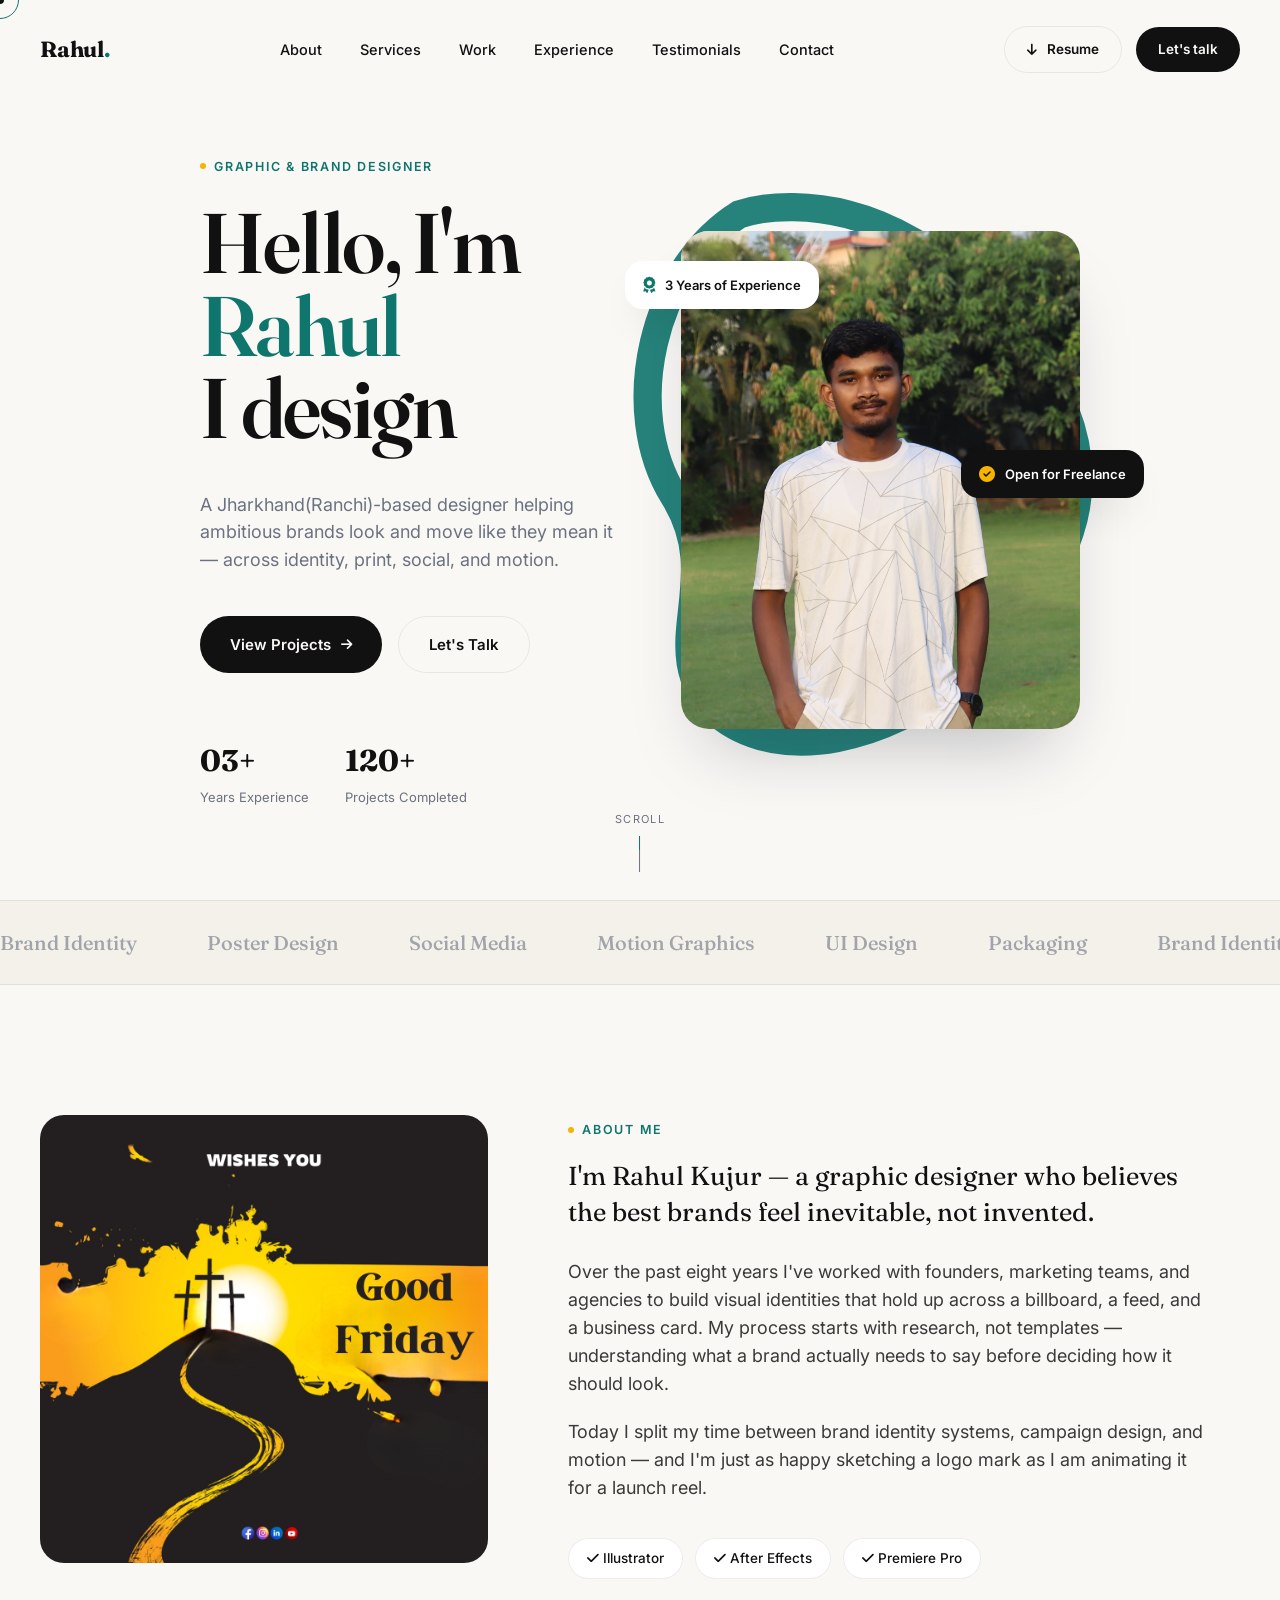
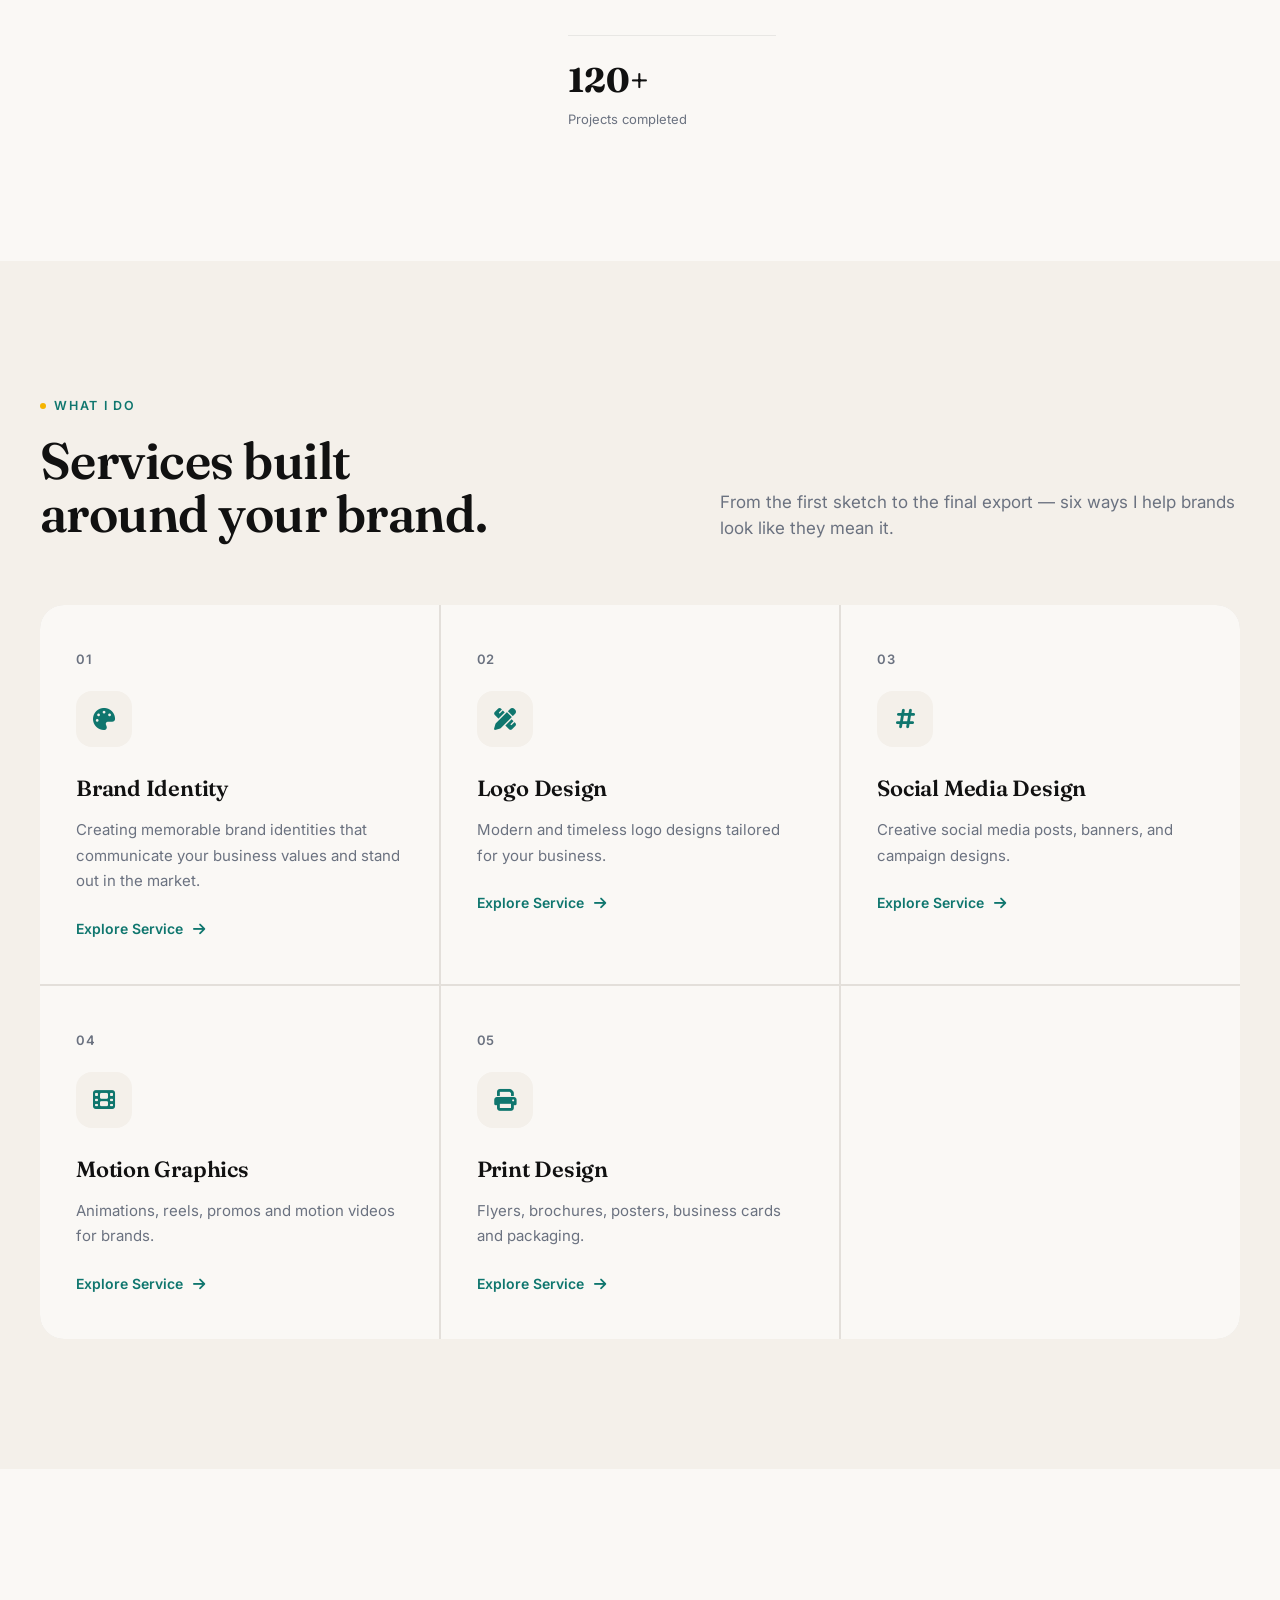
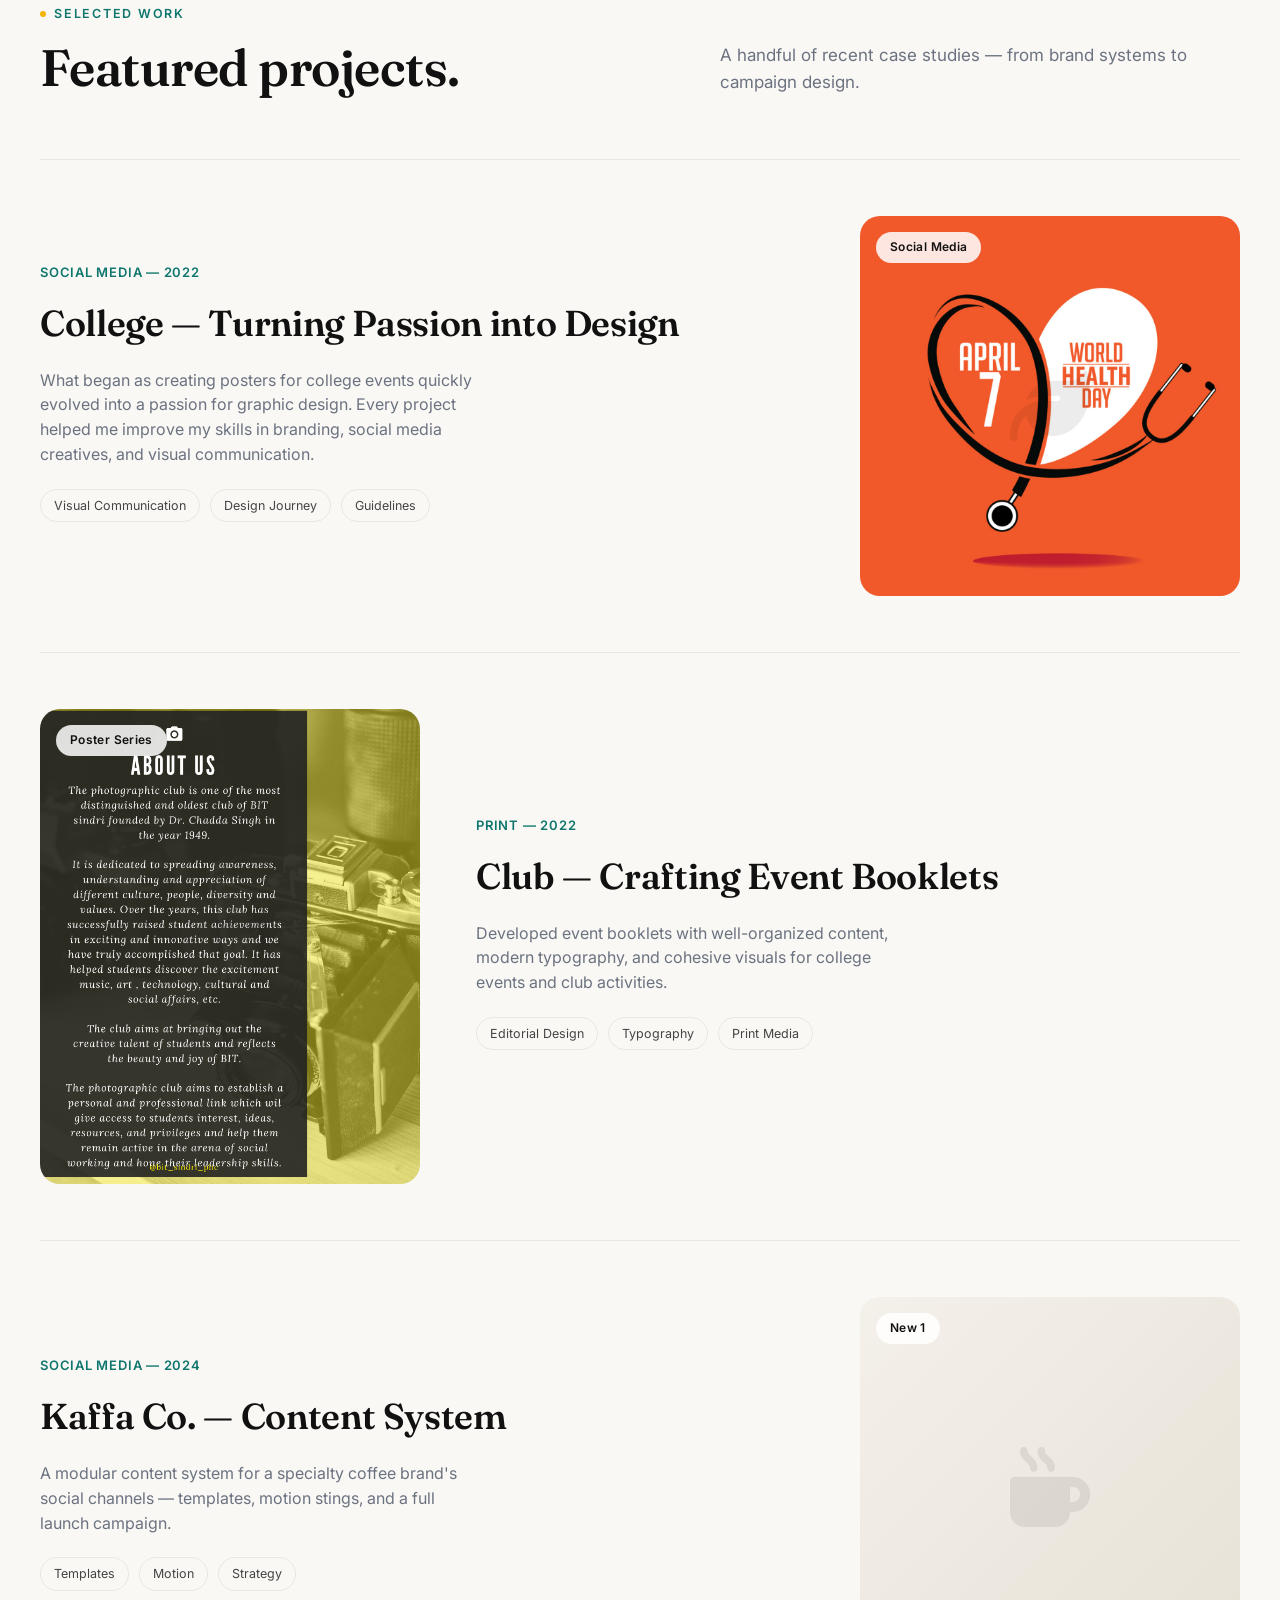
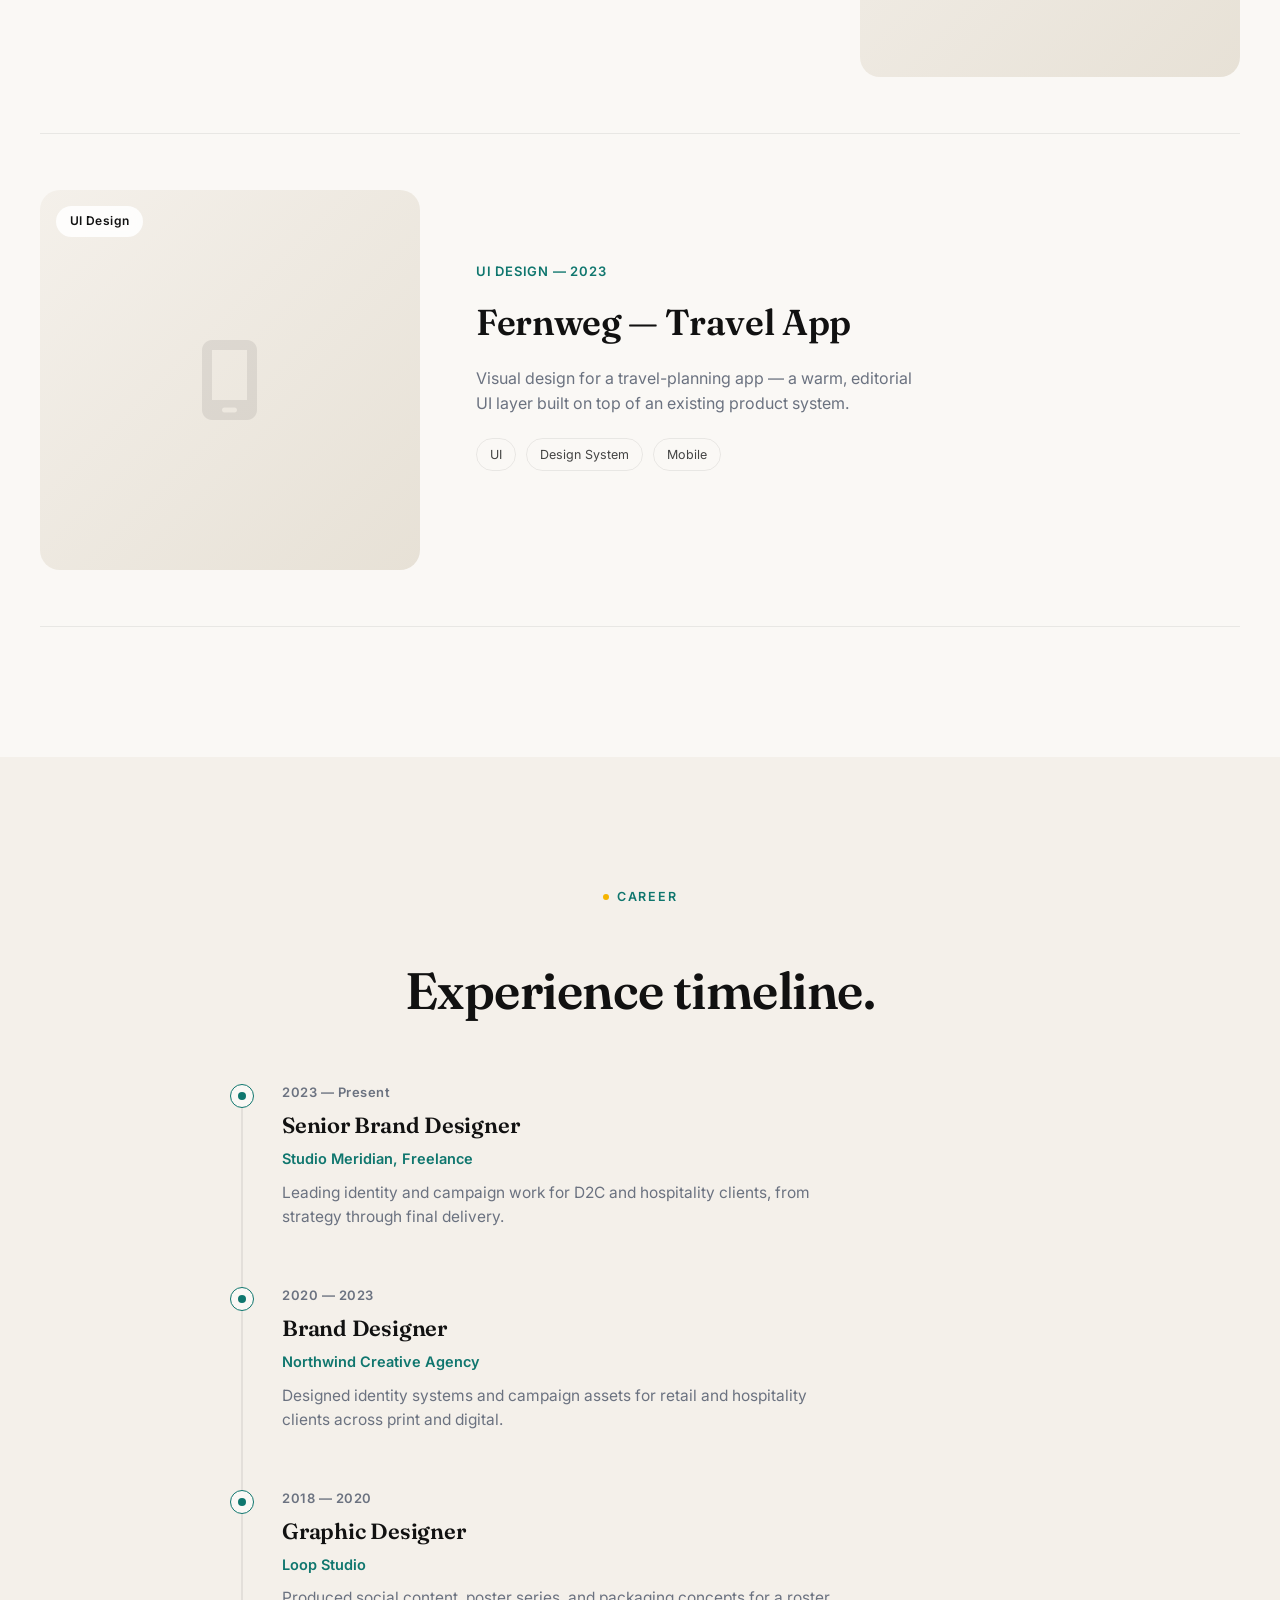
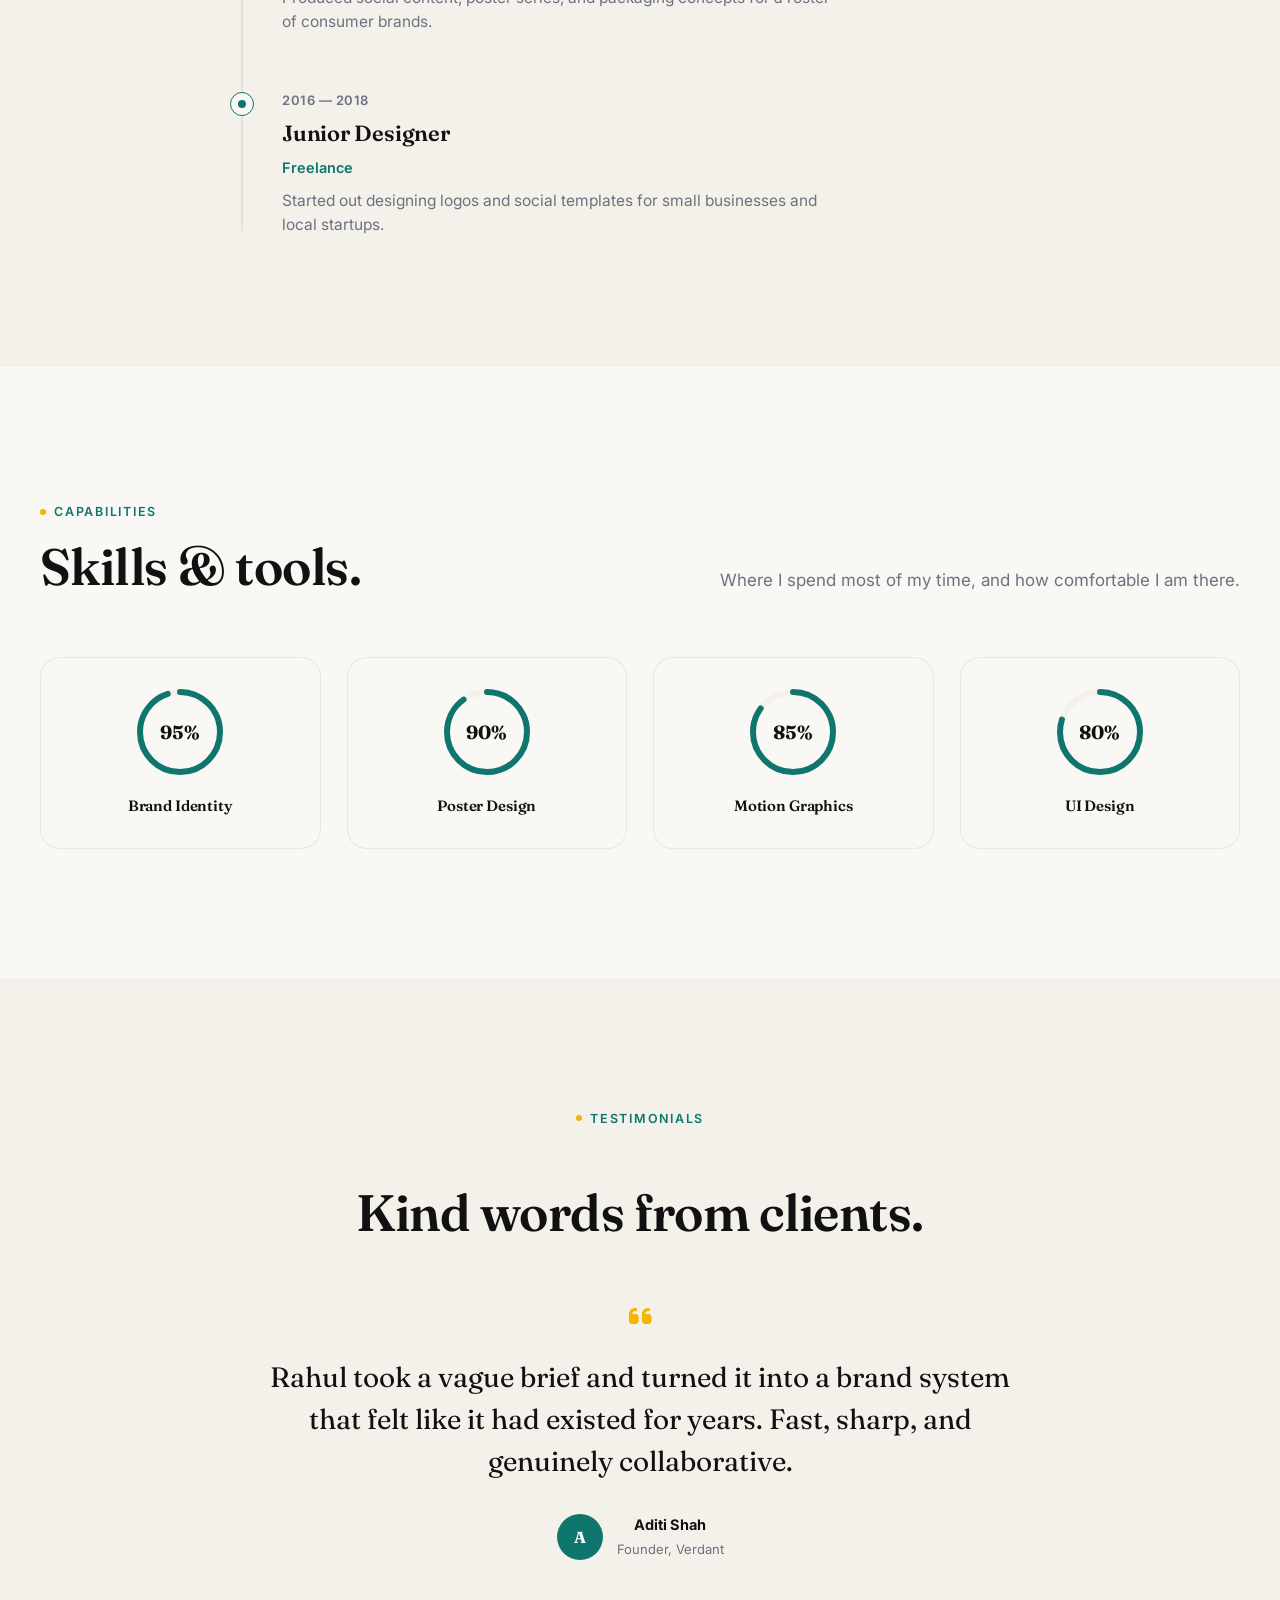
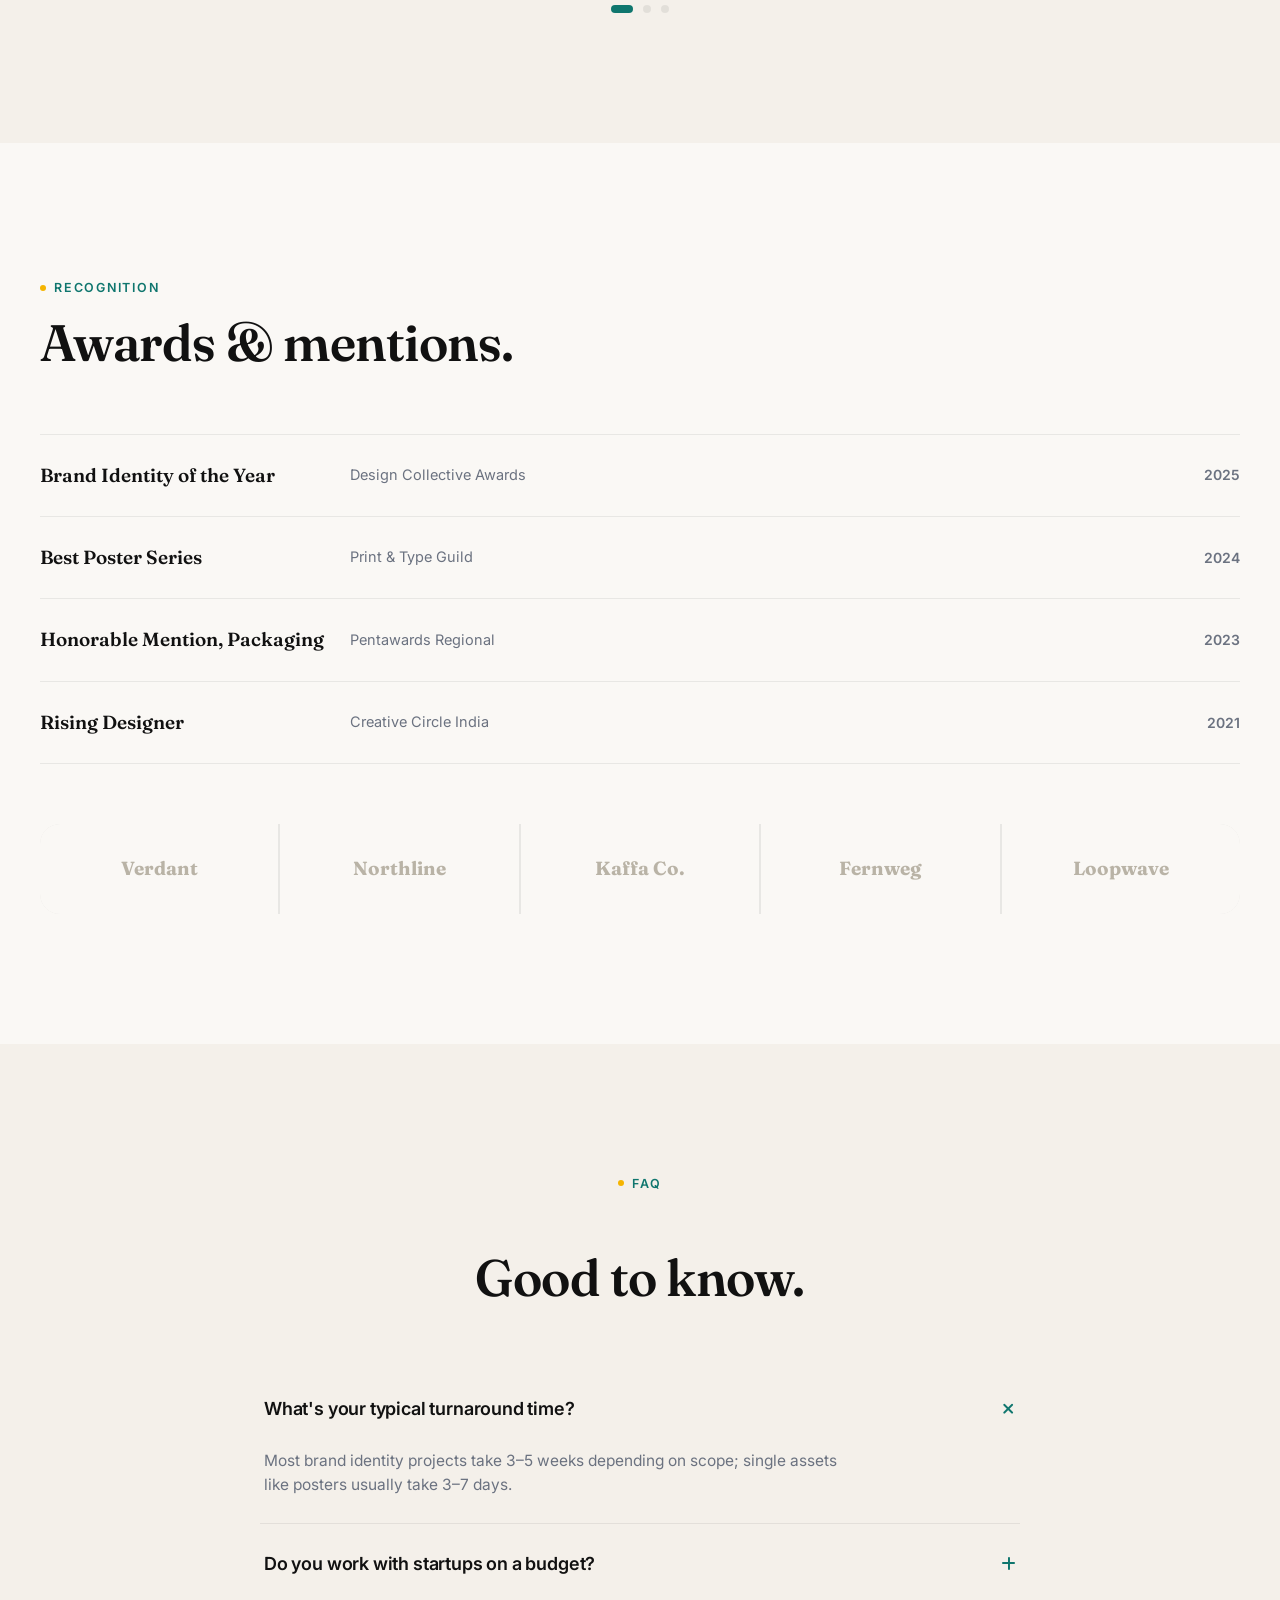
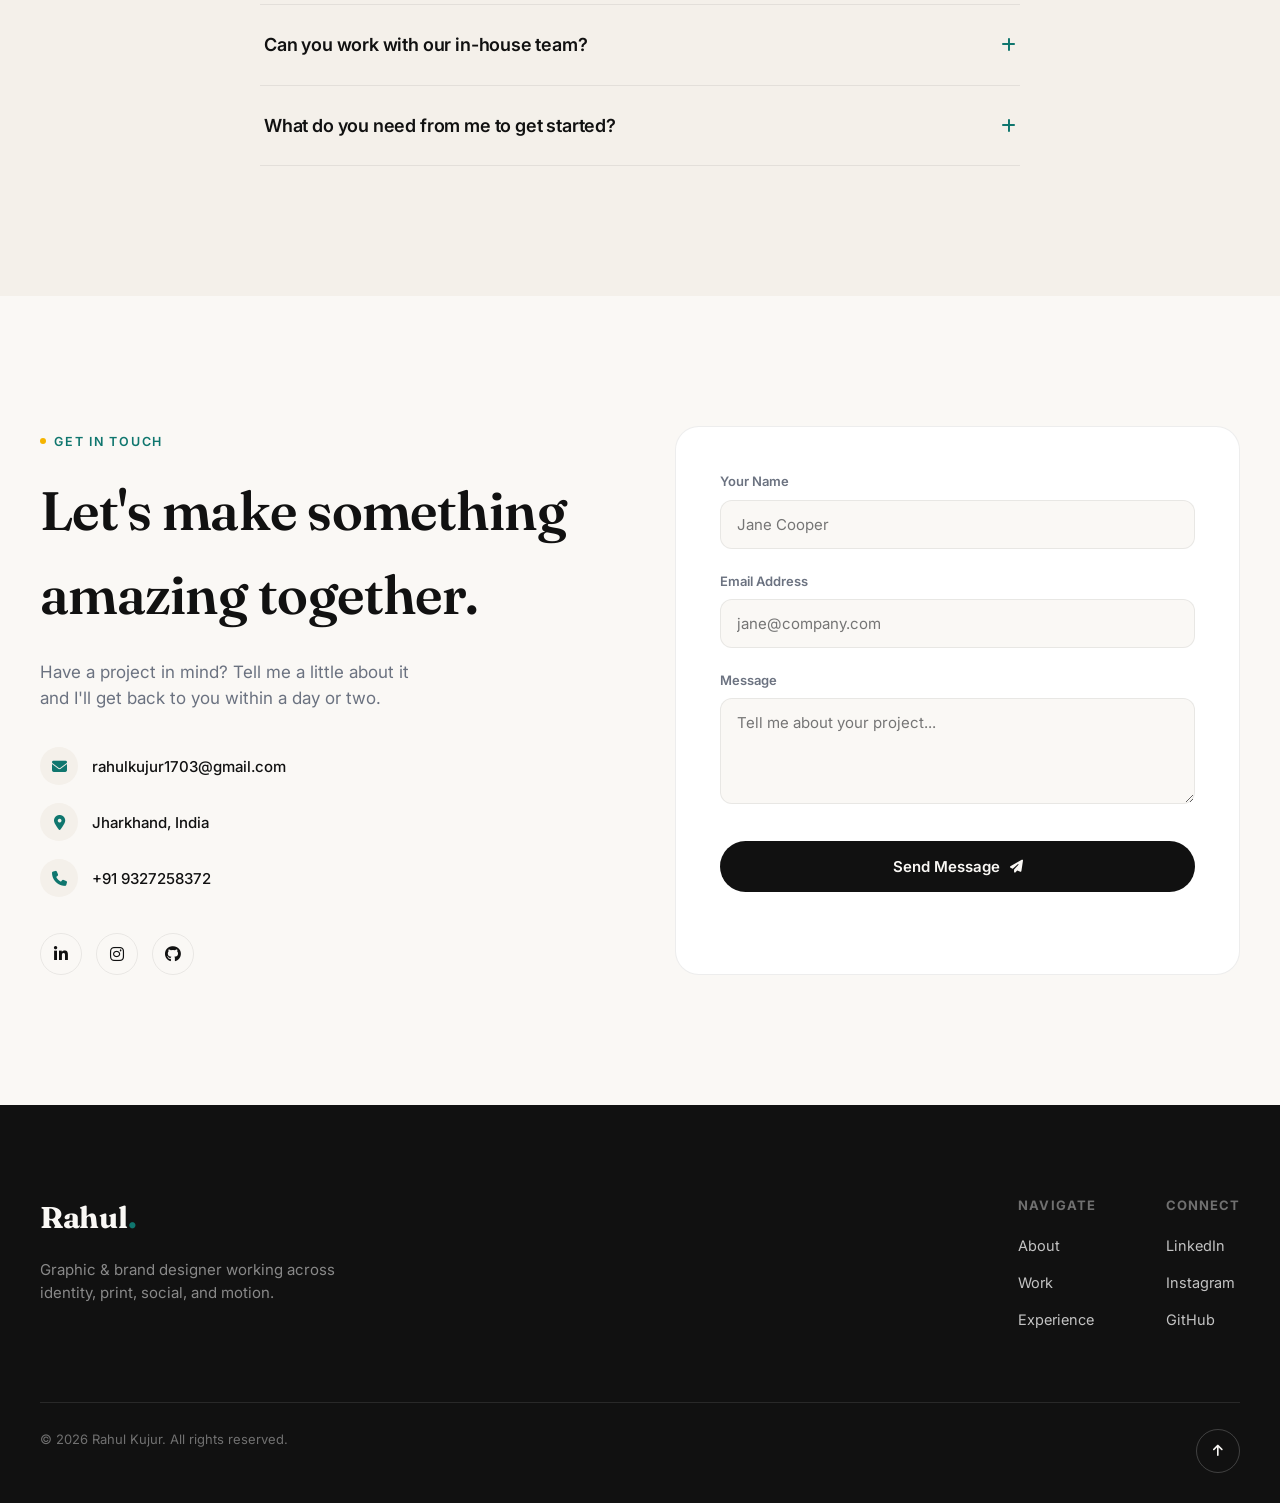
==== commit e4ccc1ca: "changes in html" ====
--- a/index.html
+++ b/index.html
@@ -267,16 +267,17 @@
          PROJECT 2 — Club Event Booklets (image on LEFT)
          ============================================================ -->
     <div class="project-row rv">
-      <div class="project-media proj-carousel">
+      <div class="project-media proj-carousel ratio-portrait">
         <span class="tag-float">Poster Series</span>
         <div class="glyph"><i class="fa-solid fa-music"></i></div>
         <div class="proj-slide active" style="background-image:url('assets/northline-1.png');"></div>
         <div class="proj-slide" style="background-image:url('assets/northline-2.png');"></div>
         <div class="proj-slide" style="background-image:url('assets/northline-3.png');"></div>
         <div class="proj-slide" style="background-image:url('assets/northline-4.png');"></div>
+        <div class="proj-slide" style="background-image:url('assets/northline-5.png');"></div>
       </div>
       <div class="project-info">
-        <div class="project-cat">Print — 2023</div>
+        <div class="project-cat">Print — 2022</div>
         <h3>Club — Crafting Event Booklets</h3>
         <p>Developed event booklets with well-organized content, modern typography, and cohesive visuals for college events and club activities.</p>
         <div class="tags"><span>Editorial Design</span><span>Typography</span><span>Print Media</span></div>
--- a/css/style.css
+++ b/css/style.css
@@ -436,6 +436,9 @@
   position:relative;
   background:linear-gradient(135deg,var(--bg-2),#e7e1d6);
 }
+.project-media.ratio-portrait{
+  aspect-ratio:4/5;
+}
 .project-info{
   flex:1;
   min-width:0;
@@ -606,8 +609,8 @@
   .services-grid{grid-template-columns:repeat(2,1fr);}
   .skills-grid{grid-template-columns:repeat(2,1fr);}
   .clients-grid{grid-template-columns:repeat(3,1fr);}
-  .project-row,.project-row:nth-child(even){grid-template-columns:1fr;gap:28px;}
-  .project-row:nth-child(even) .project-media{order:0;}
+  .project-row,.project-row.reverse{flex-direction:column;gap:28px;}
+  .project-media{flex:0 0 auto;width:100%;max-width:420px;}
 }
 @media(max-width:860px){
   nav,.nav-cta .btn-ghost{display:none;}
@@ -633,3 +636,35 @@
 @media(prefers-reduced-motion:reduce){
   *{animation:none !important;transition:none !important;}
 }
+/* ============================================================
+   MOBILE POLISH
+   ============================================================ */
+@media(max-width:600px){
+  /* Empty service placeholder box looks odd on single-column mobile - hide it */
+  .service-empty{display:none;}
+
+  /* Slightly smaller heading sizes so text doesn't feel cramped */
+  .section-title{font-size:clamp(28px,7vw,40px);}
+  .hero-left h1{font-size:clamp(38px,10vw,60px);}
+
+  /* Buttons: full-width stacking looks cleaner on narrow screens */
+  .hero-actions{flex-direction:column;align-items:stretch;}
+  .hero-actions .btn{justify-content:center;}
+
+  /* Project boxes: let them breathe with a touch more spacing, and fill the width */
+  .project-row{gap:20px;}
+  .project-media{max-width:100%;}
+  .project-info p{max-width:100%;}
+
+  /* Contact form: comfortable tap targets */
+  .form-row input,.form-row textarea{font-size:16px;} /* 16px prevents iOS auto-zoom on tap */
+
+  /* Footer stacks cleanly */
+  .footer-cols{flex-direction:column;gap:30px;}
+
+  /* Testimonial + award text doesn't overflow on small screens */
+  .test-slide p{font-size:clamp(18px,5vw,22px);}
+}
+
+/* Prevent any accidental horizontal scroll from wide elements */
+html,body{max-width:100%;overflow-x:hidden;}
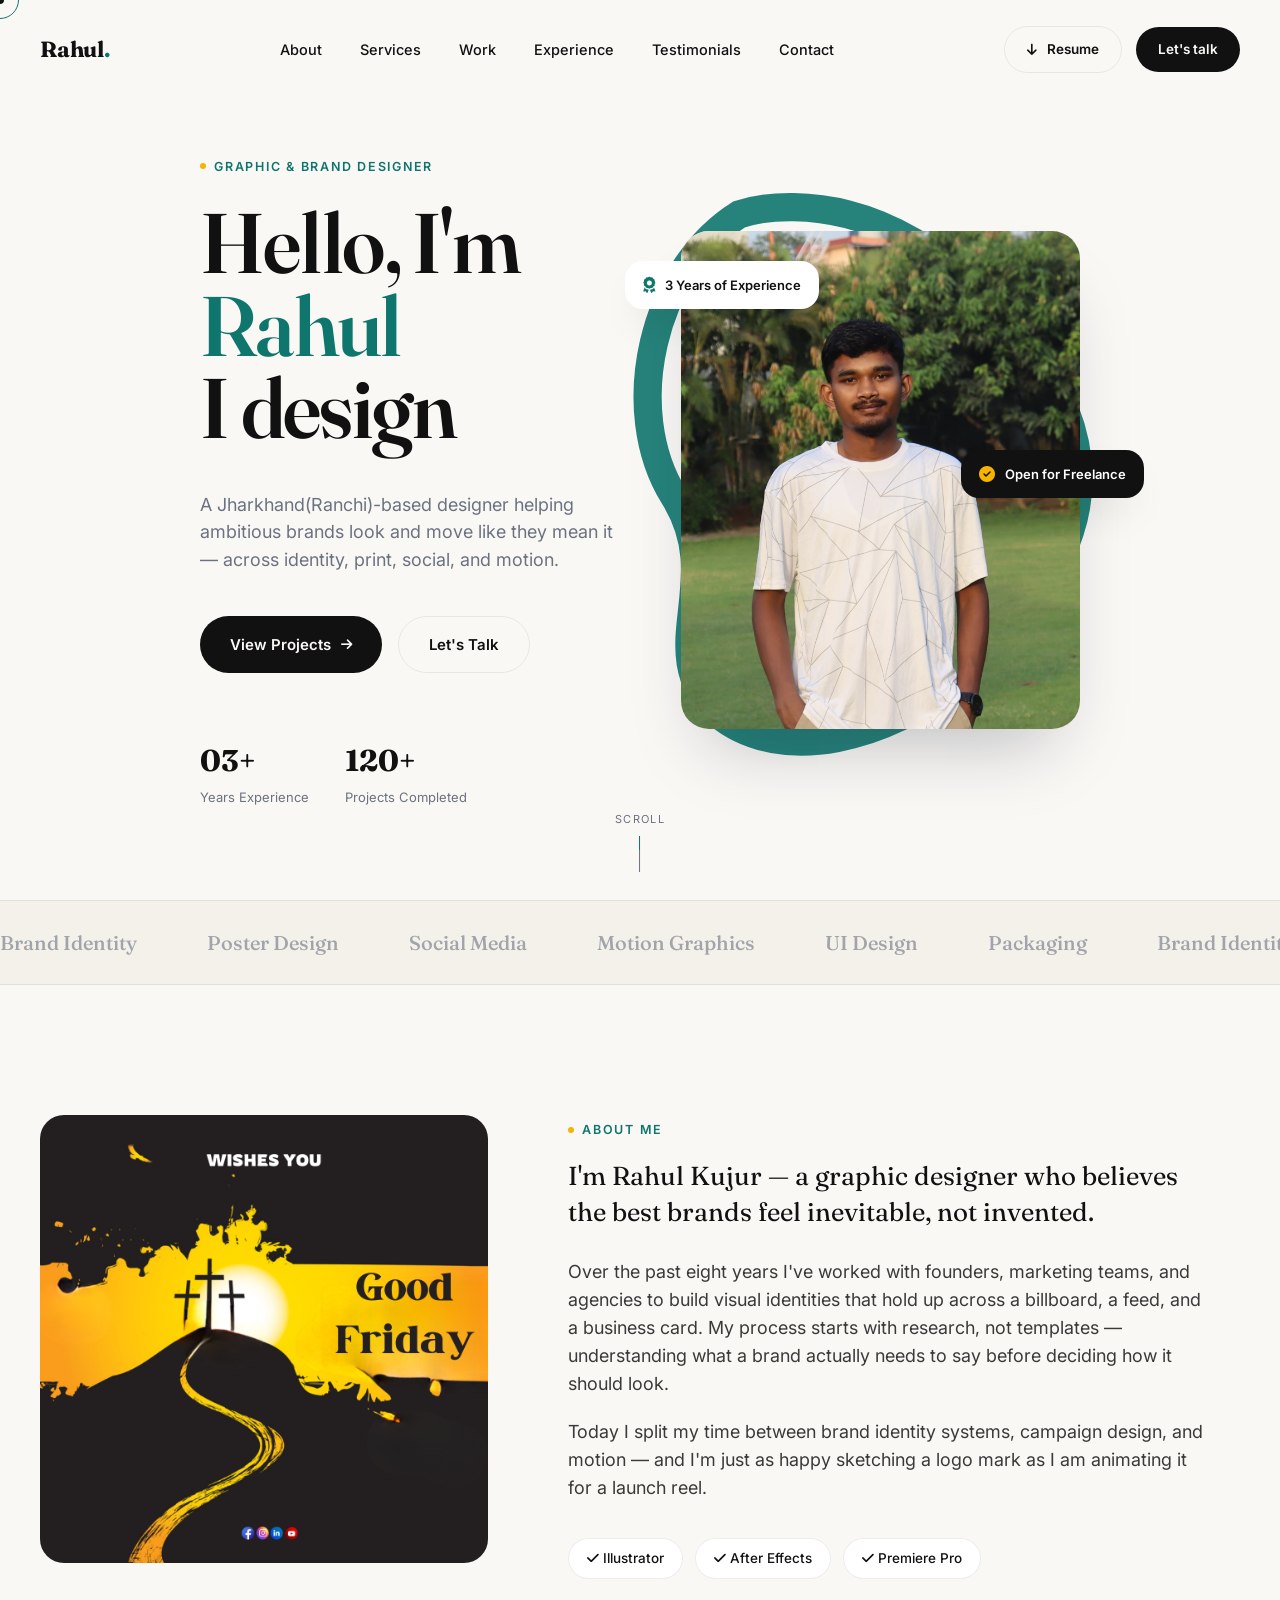
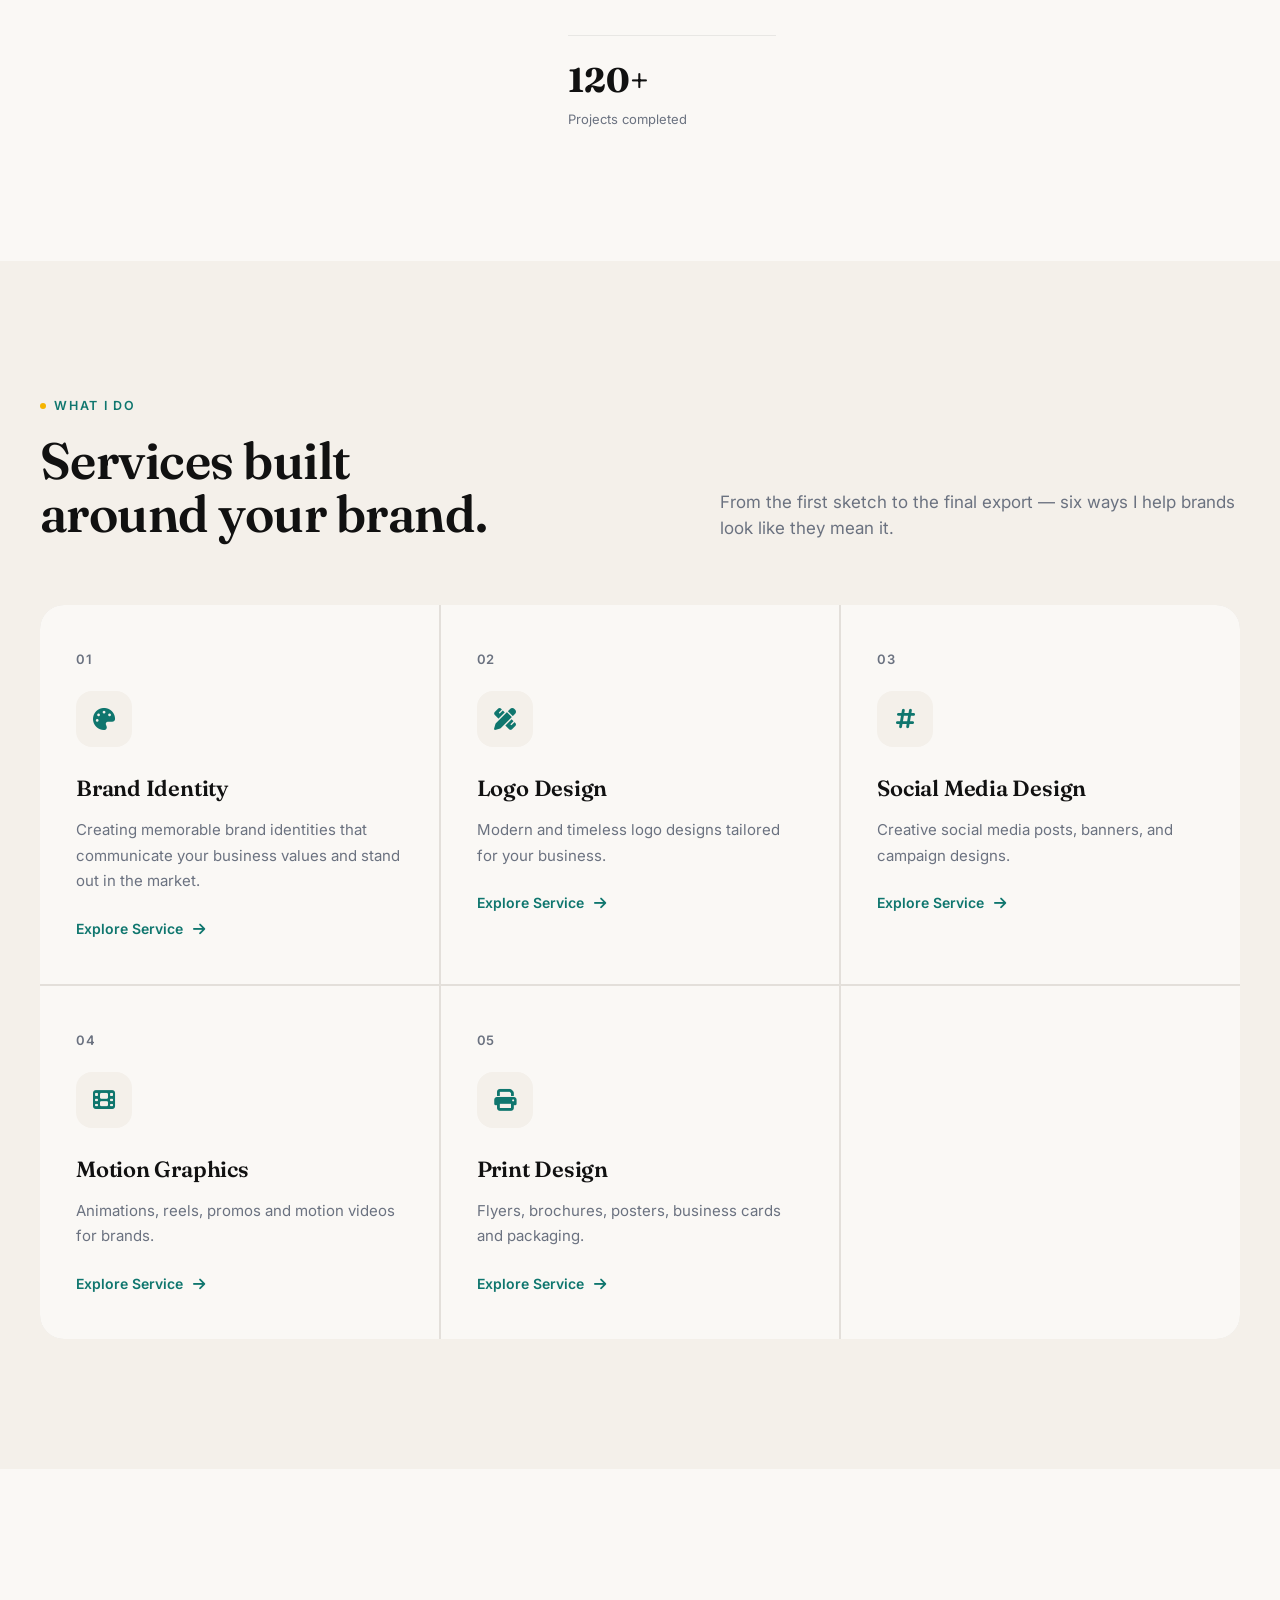
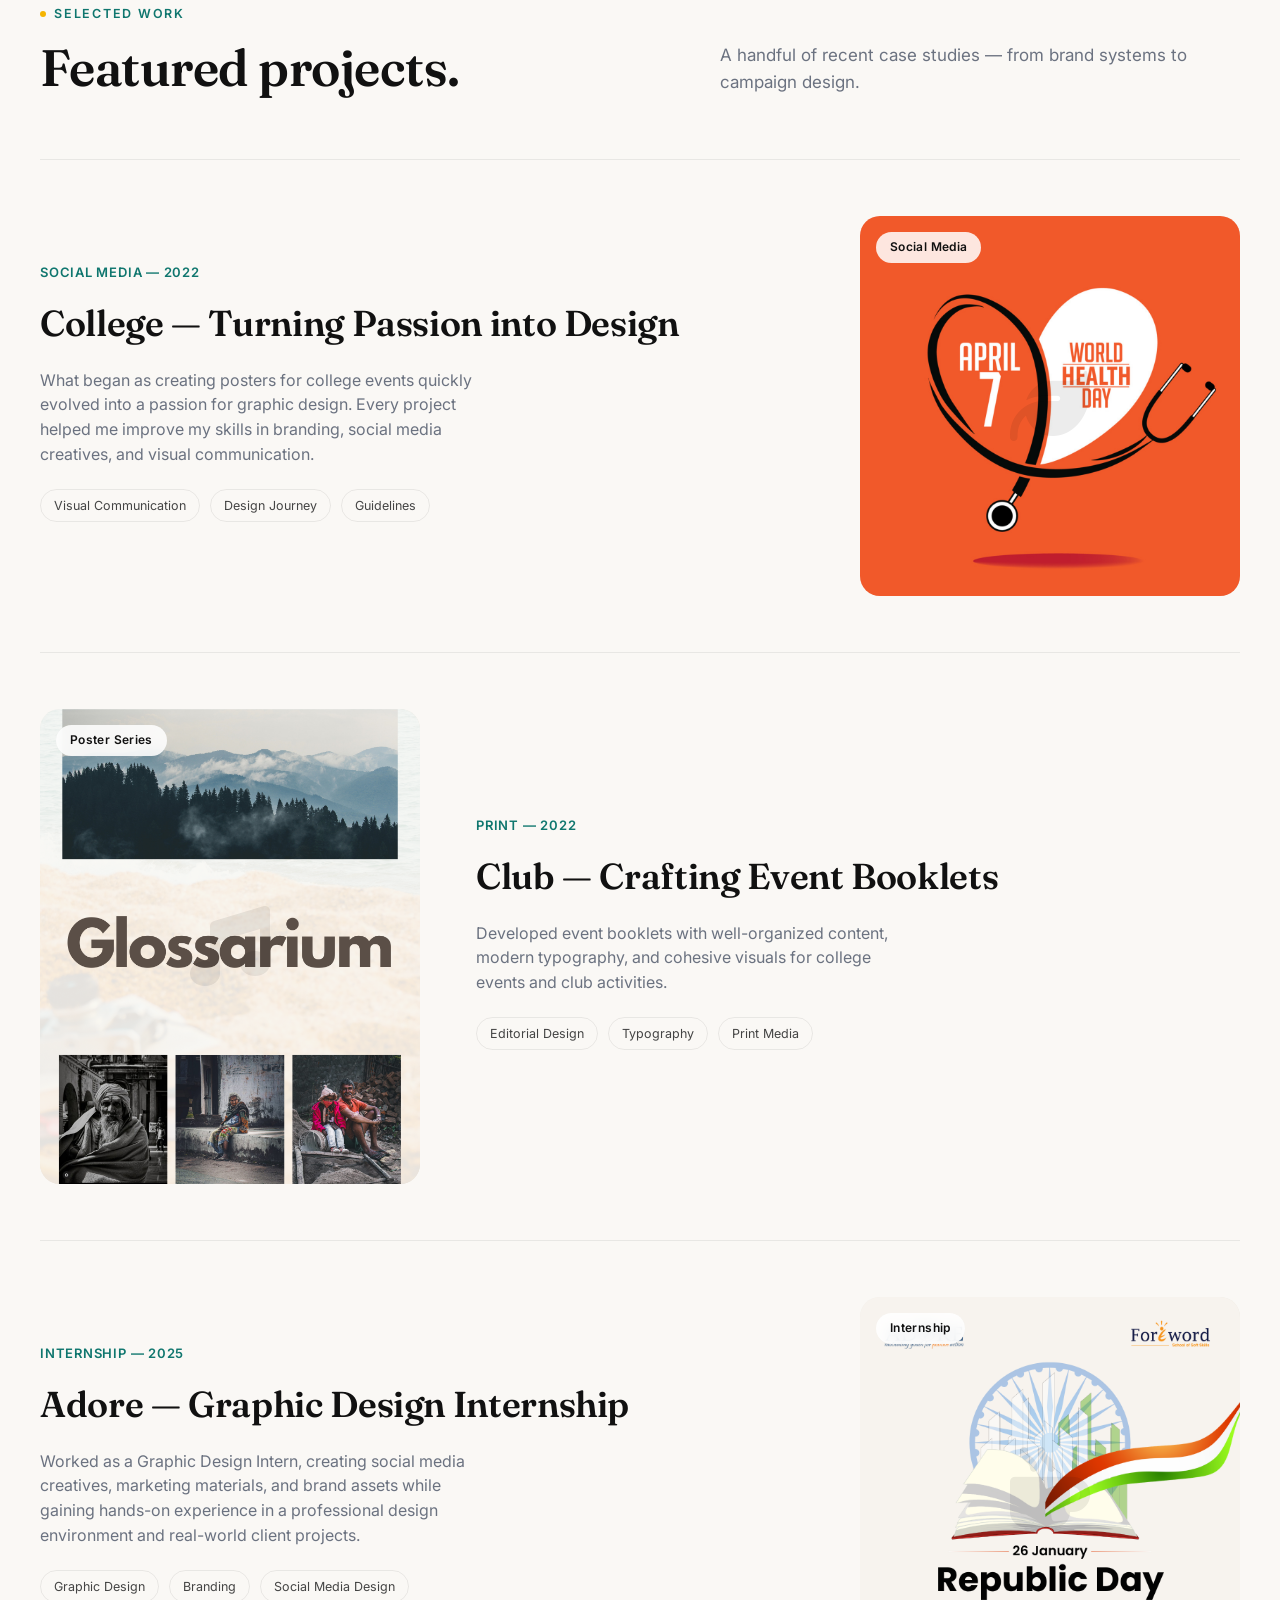
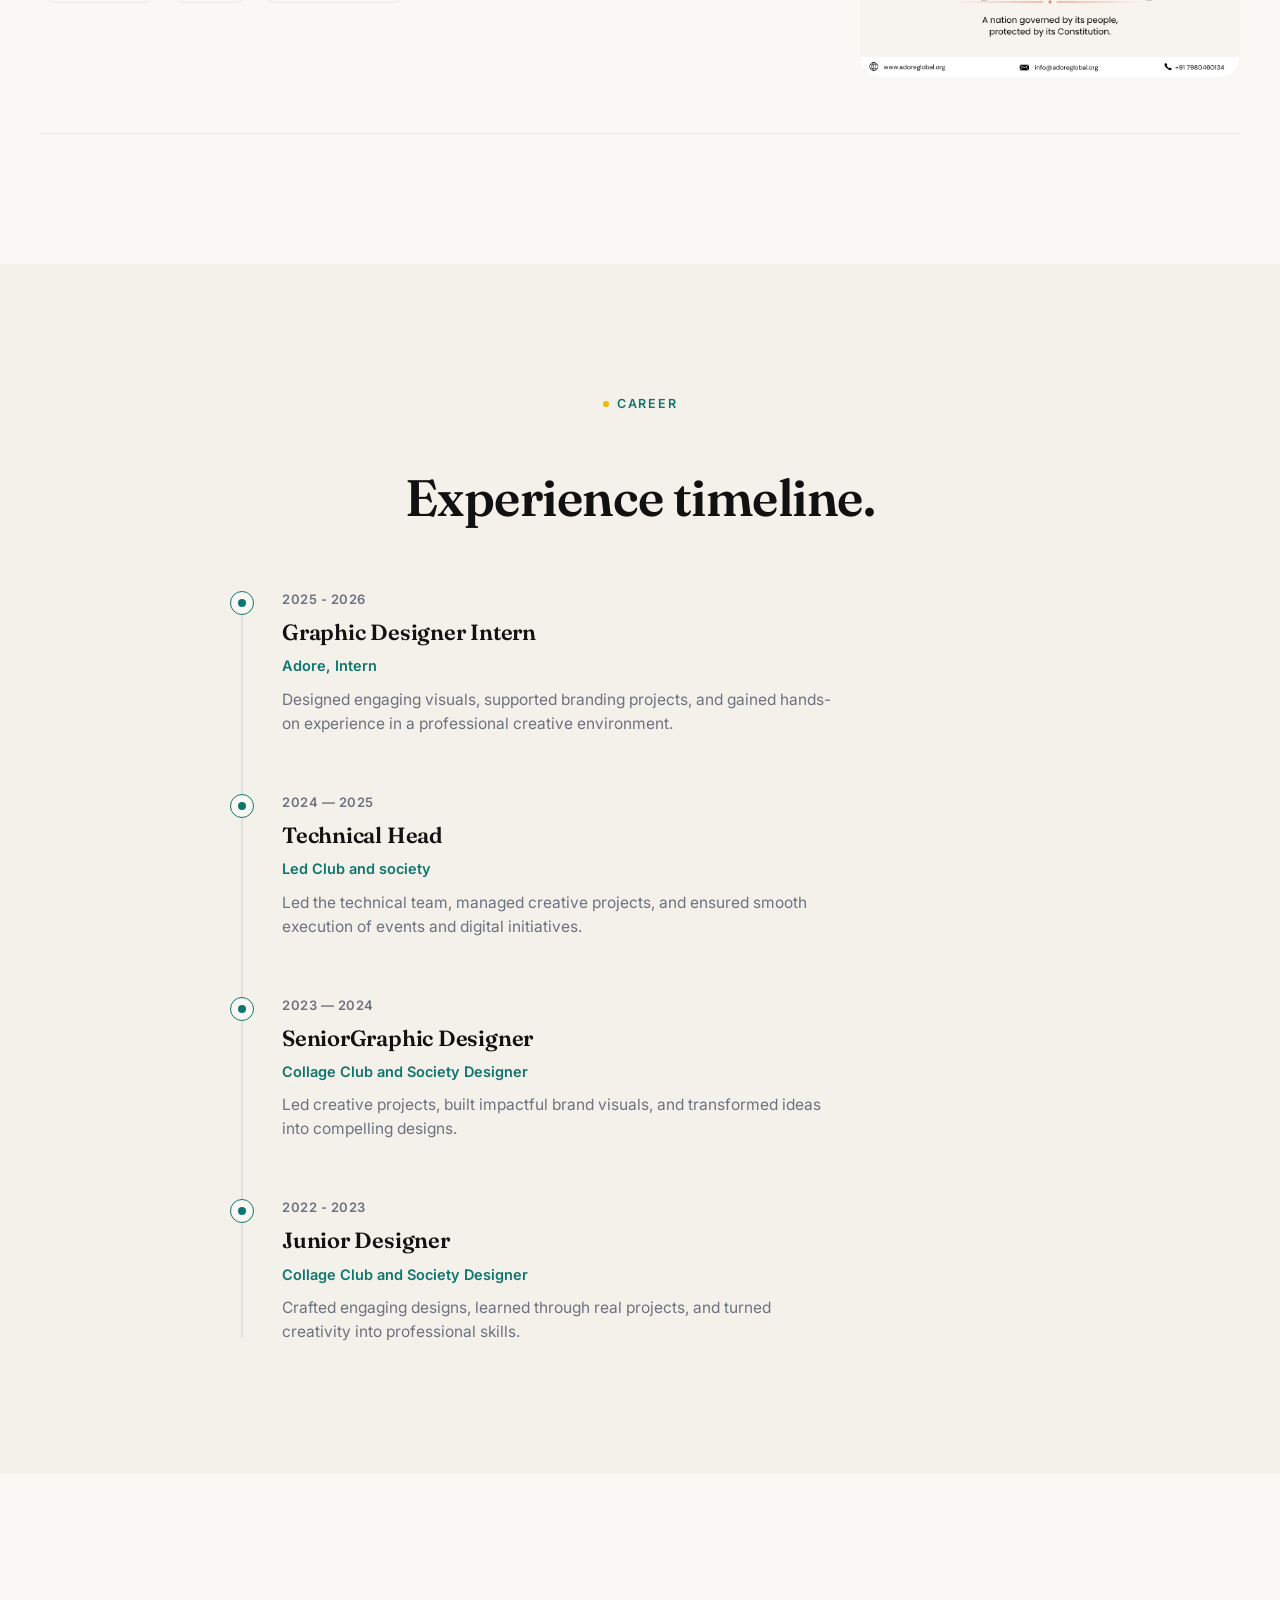
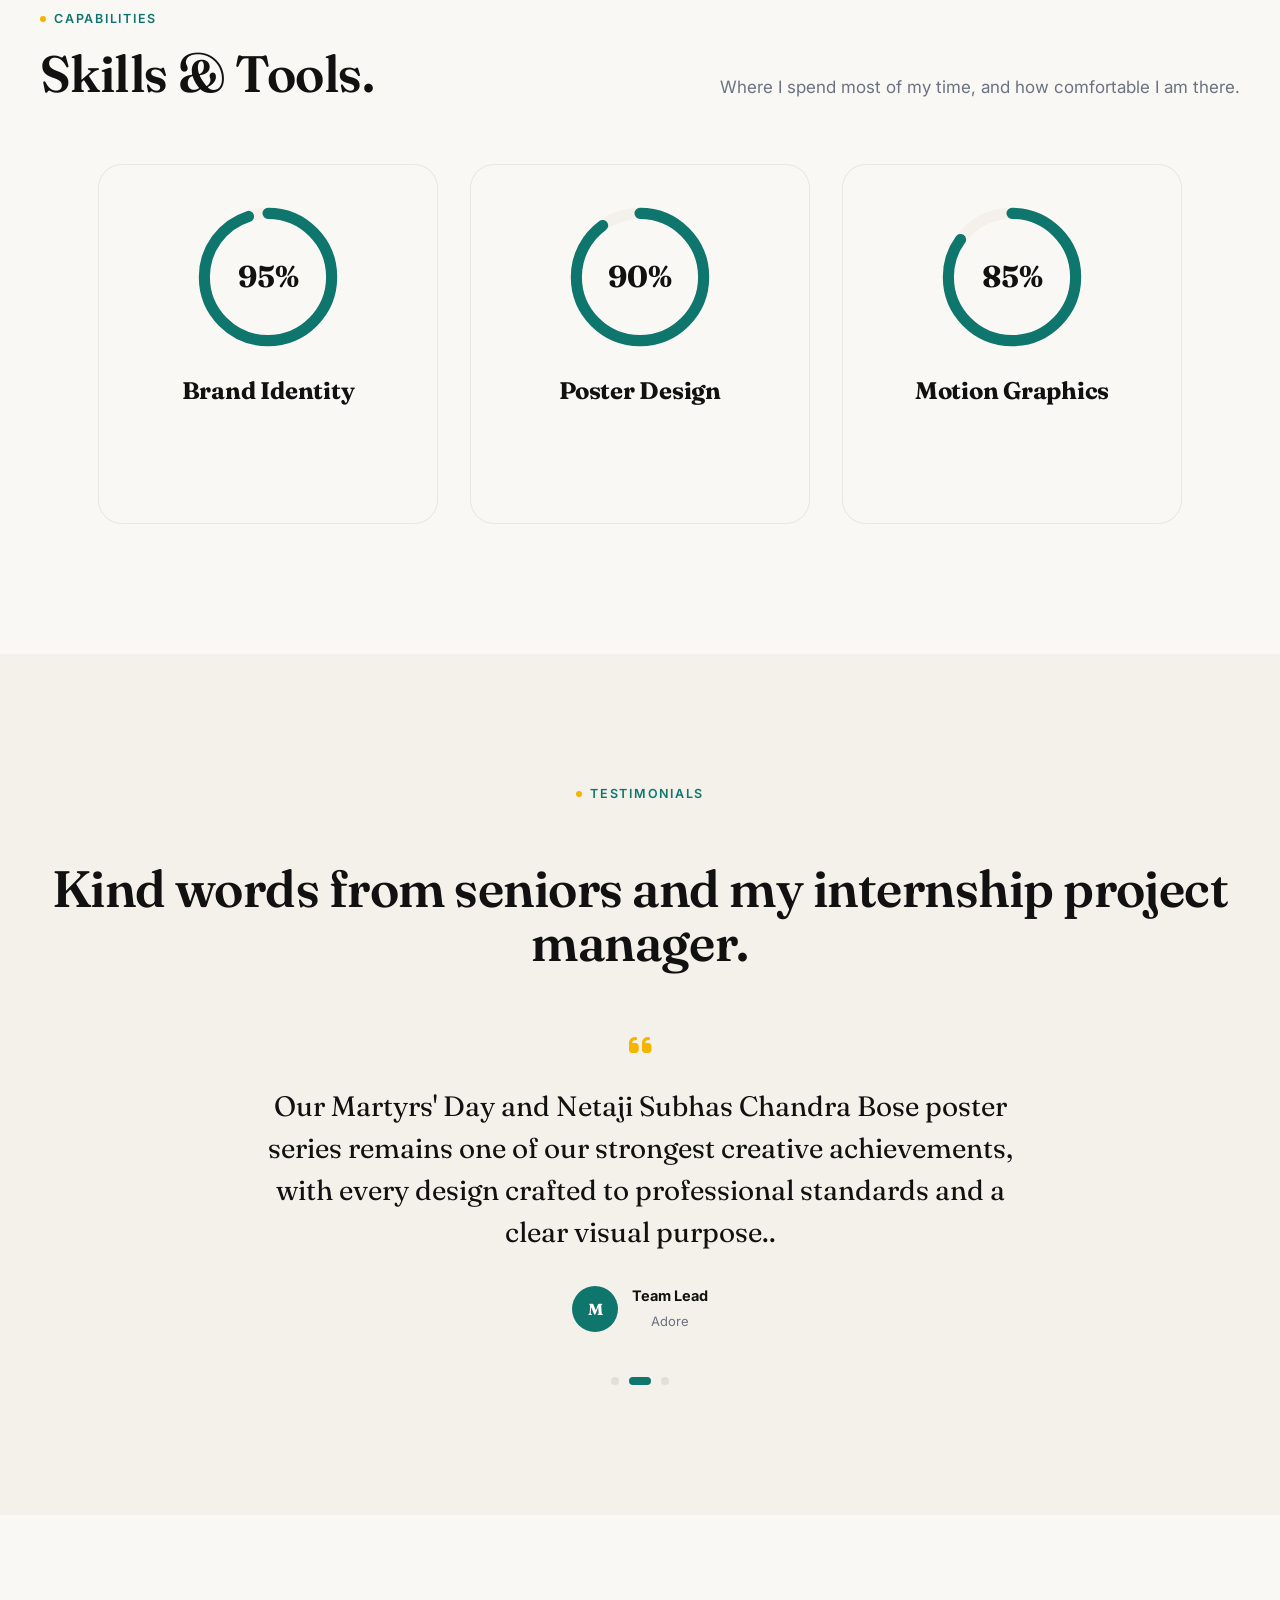
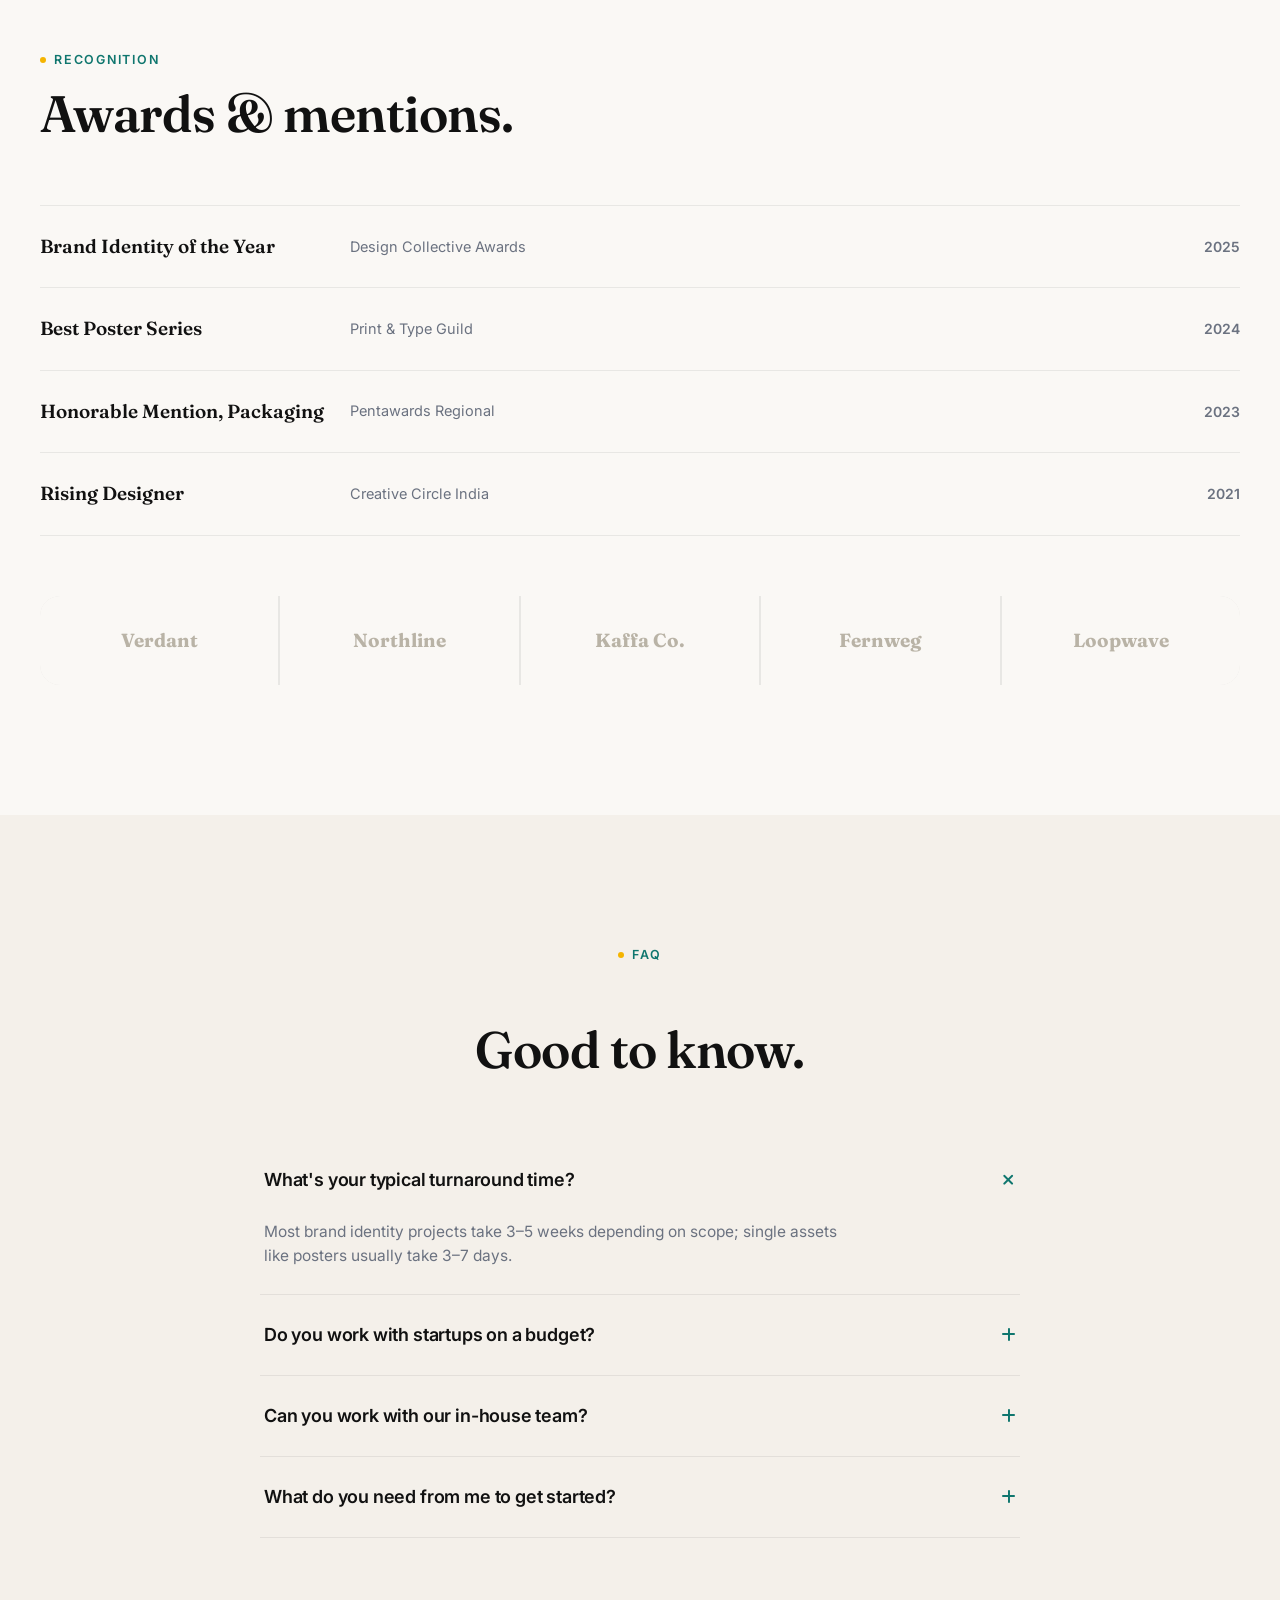
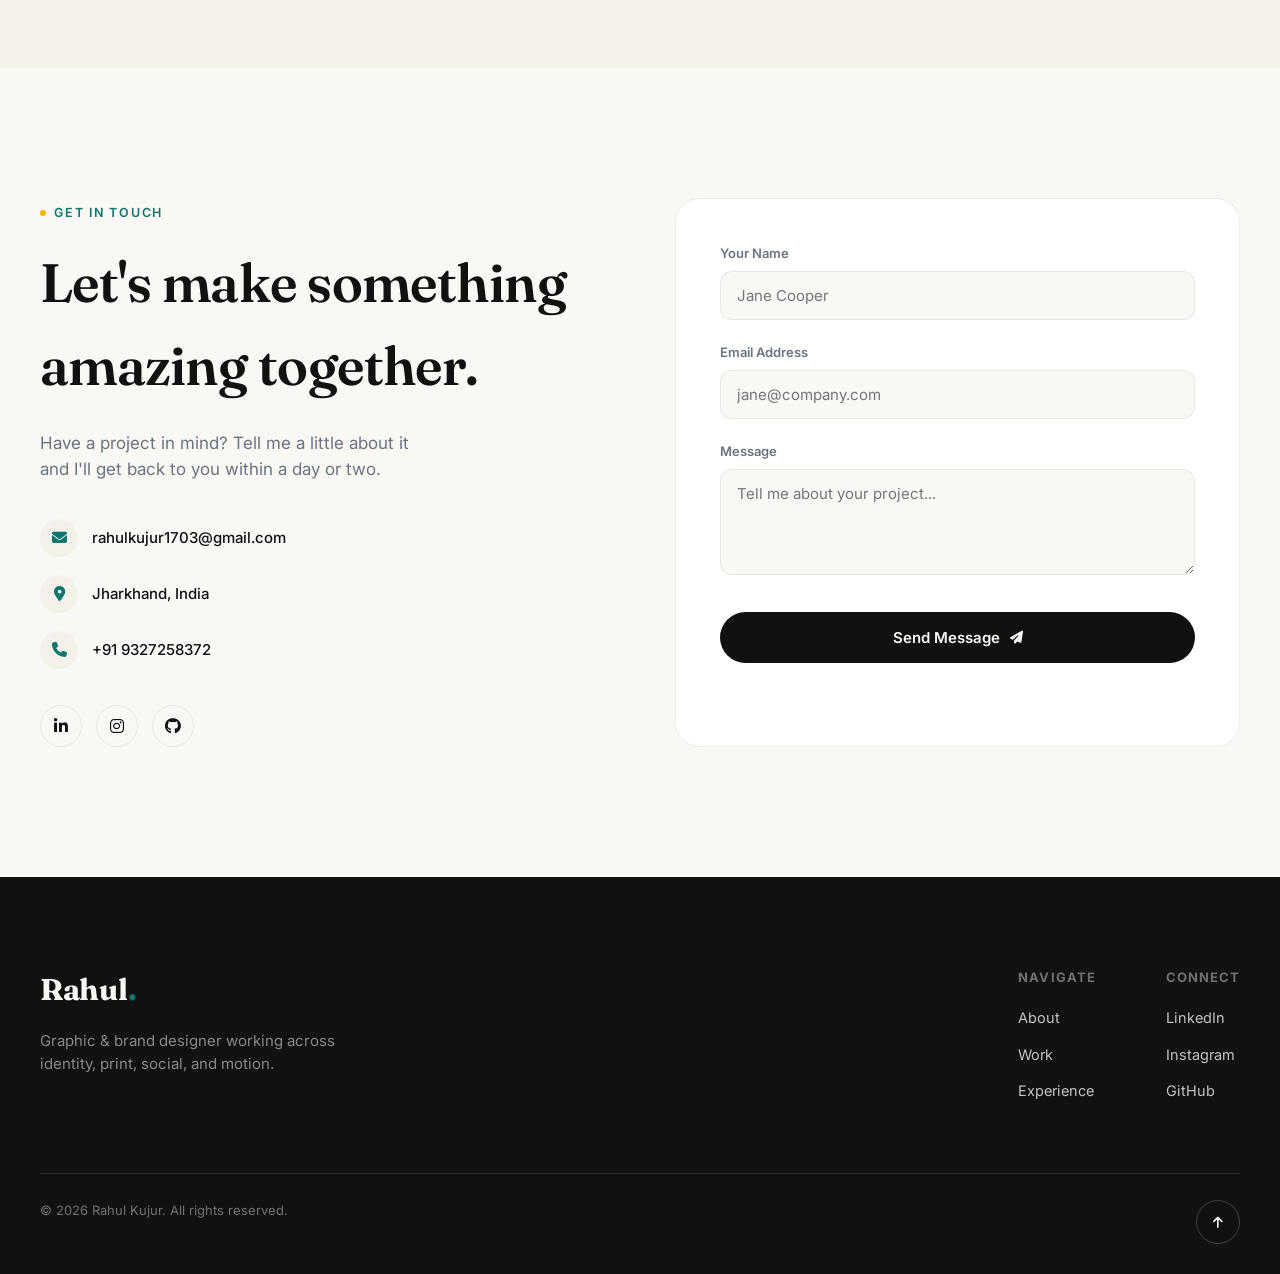
==== commit 837a2472: "Skills" ====
--- a/index.html
+++ b/index.html
@@ -291,18 +291,21 @@
          ============================================================ -->
     <div class="project-row rv reverse">
       <div class="project-media proj-carousel">
-        <span class="tag-float">New 1</span>
+        <span class="tag-float">Internship</span>
         <div class="glyph"><i class="fa-solid fa-mug-hot"></i></div>
         <div class="proj-slide active" style="background-image:url('assets/kaffa-1.png');"></div>
         <div class="proj-slide" style="background-image:url('assets/kaffa-2.png');"></div>
         <div class="proj-slide" style="background-image:url('assets/kaffa-3.png');"></div>
         <div class="proj-slide" style="background-image:url('assets/kaffa-4.png');"></div>
+        <div class="proj-slide" style="background-image:url('assets/kaffa-5.png');"></div>
+        <div class="proj-slide" style="background-image:url('assets/kaffa-6.png');"></div>
+        <div class="proj-slide" style="background-image:url('assets/kaffa-7.png');"></div>
       </div>
       <div class="project-info">
-        <div class="project-cat">Social Media — 2024</div>
-        <h3>Kaffa Co. — Content System</h3>
-        <p>A modular content system for a specialty coffee brand's social channels — templates, motion stings, and a full launch campaign.</p>
-        <div class="tags"><span>Templates</span><span>Motion</span><span>Strategy</span></div>
+        <div class="project-cat">Internship — 2025</div>
+        <h3>Adore — Graphic Design Internship</h3>
+        <p>Worked as a Graphic Design Intern, creating social media creatives, marketing materials, and brand assets while gaining hands-on experience in a professional design environment and real-world client projects.</p>
+        <div class="tags"><span>Graphic Design</span><span>Branding</span><span>Social Media Design</span></div>
         <!--<a href="#" class="view-link">View Case Study <i class="fa-solid fa-arrow-up-right"></i></a>-->
       </div>
     </div>
@@ -310,7 +313,7 @@
 
     <!-- ============================================================
          PROJECT 4 — Fernweg Travel App (image on LEFT) — static, no carousel yet
-         ============================================================ -->
+         ============================================================
     <div class="project-row rv">
       <div class="project-media">
         <span class="tag-float">UI Design</span>
@@ -321,7 +324,7 @@
         <h3>Fernweg — Travel App</h3>
         <p>Visual design for a travel-planning app — a warm, editorial UI layer built on top of an existing product system.</p>
         <div class="tags"><span>UI</span><span>Design System</span><span>Mobile</span></div>
-        <!--<a href="#" class="view-link">View Case Study <i class="fa-solid fa-arrow-up-right"></i></a>-->
+        <a href="#" class="view-link">View Case Study <i class="fa-solid fa-arrow-up-right"></i></a>
       </div>
     </div>
     <!-- END PROJECT 4 -->
@@ -339,61 +342,96 @@
     <div class="timeline">
       <div class="t-item rv">
         <div class="t-dot"></div>
-        <div class="t-year">2023 — Present</div>
-        <h3>Senior Brand Designer</h3>
-        <div class="t-role">Studio Meridian, Freelance</div>
-        <p>Leading identity and campaign work for D2C and hospitality clients, from strategy through final delivery.</p>
+        <div class="t-year">2025 - 2026</div>
+        <h3>Graphic Designer Intern</h3>
+        <div class="t-role">Adore, Intern</div>
+        <p> Designed engaging visuals, supported branding projects, and gained hands-on experience in a professional creative environment.</p>
       </div>
       <div class="t-item rv">
         <div class="t-dot"></div>
-        <div class="t-year">2020 — 2023</div>
-        <h3>Brand Designer</h3>
-        <div class="t-role">Northwind Creative Agency</div>
-        <p>Designed identity systems and campaign assets for retail and hospitality clients across print and digital.</p>
+        <div class="t-year">2024 — 2025</div>
+        <h3>Technical Head</h3>
+        <div class="t-role">Led Club and society</div>
+        <p>Led the technical team, managed creative projects, and ensured smooth execution of events and digital initiatives.</p>
       </div>
       <div class="t-item rv">
         <div class="t-dot"></div>
-        <div class="t-year">2018 — 2020</div>
-        <h3>Graphic Designer</h3>
-        <div class="t-role">Loop Studio</div>
-        <p>Produced social content, poster series, and packaging concepts for a roster of consumer brands.</p>
+        <div class="t-year">2023 — 2024</div>
+        <h3>SeniorGraphic Designer</h3>
+        <div class="t-role">Collage Club and Society Designer</div>
+        <p>Led creative projects, built impactful brand visuals, and transformed ideas into compelling designs.</p>
       </div>
       <div class="t-item rv">
         <div class="t-dot"></div>
-        <div class="t-year">2016 — 2018</div>
+        <div class="t-year">2022 - 2023</div>
         <h3>Junior Designer</h3>
-        <div class="t-role">Freelance</div>
-        <p>Started out designing logos and social templates for small businesses and local startups.</p>
-      </div>
-    </div>
-  </div>
-</section>
-
-<!-- SKILLS -->
+        <div class="t-role">Collage Club and Society Designer</div>
+        <p>Crafted engaging designs, learned through real projects, and turned creativity into professional skills.</p>
+      </div>
+    </div>
+  </div>
+</section>
+
+<!-- =========================
+     SKILLS
+========================== -->
 <section class="pad" id="skills">
   <div class="wrap">
+
     <div class="section-head rv">
-      <div><div class="eyebrow">Capabilities</div><h2 class="section-title">Skills &amp; tools.</h2></div>
-      <p class="section-sub">Where I spend most of my time, and how comfortable I am there.</p>
-    </div>
+      <div>
+        <div class="eyebrow">Capabilities</div>
+        <h2 class="section-title">Skills &amp; Tools.</h2>
+      </div>
+
+      <p class="section-sub">
+        Where I spend most of my time, and how comfortable I am there.
+      </p>
+    </div>
+
     <div class="skills-grid rv" id="skillsGrid">
+
+      <!-- Skill 1 -->
       <div class="skill-card" data-val="95">
-        <div class="ring"><svg width="88" height="88"><circle class="bg" cx="44" cy="44" r="40"/><circle class="fg" cx="44" cy="44" r="40"/></svg><span>95%</span></div>
+        <div class="ring">
+          <svg viewBox="0 0 88 88">
+            <circle class="bg" cx="44" cy="44" r="40"></circle>
+            <circle class="fg" cx="44" cy="44" r="40"></circle>
+          </svg>
+          <span>95%</span>
+        </div>
+
         <h4>Brand Identity</h4>
       </div>
+
+      <!-- Skill 2 -->
       <div class="skill-card" data-val="90">
-        <div class="ring"><svg width="88" height="88"><circle class="bg" cx="44" cy="44" r="40"/><circle class="fg" cx="44" cy="44" r="40"/></svg><span>90%</span></div>
+        <div class="ring">
+          <svg viewBox="0 0 88 88">
+            <circle class="bg" cx="44" cy="44" r="40"></circle>
+            <circle class="fg" cx="44" cy="44" r="40"></circle>
+          </svg>
+          <span>90%</span>
+        </div>
+
         <h4>Poster Design</h4>
       </div>
+
+      <!-- Skill 3 -->
       <div class="skill-card" data-val="85">
-        <div class="ring"><svg width="88" height="88"><circle class="bg" cx="44" cy="44" r="40"/><circle class="fg" cx="44" cy="44" r="40"/></svg><span>85%</span></div>
+        <div class="ring">
+          <svg viewBox="0 0 88 88">
+            <circle class="bg" cx="44" cy="44" r="40"></circle>
+            <circle class="fg" cx="44" cy="44" r="40"></circle>
+          </svg>
+          <span>85%</span>
+        </div>
+
         <h4>Motion Graphics</h4>
       </div>
-      <div class="skill-card" data-val="80">
-        <div class="ring"><svg width="88" height="88"><circle class="bg" cx="44" cy="44" r="40"/><circle class="fg" cx="44" cy="44" r="40"/></svg><span>80%</span></div>
-        <h4>UI Design</h4>
-      </div>
-    </div>
+
+    </div>
+
   </div>
 </section>
 
@@ -402,23 +440,23 @@
   <div class="wrap">
     <div class="section-head rv" style="justify-content:center;text-align:center;flex-direction:column;align-items:center;">
       <div class="eyebrow">Testimonials</div>
-      <h2 class="section-title">Kind words from clients.</h2>
+      <h2 class="section-title">Kind words from seniors and my internship project manager.</h2>
     </div>
     <div class="test-wrap rv">
       <div class="test-slide active">
         <i class="fa-solid fa-quote-left quote"></i>
         <p>Rahul took a vague brief and turned it into a brand system that felt like it had existed for years. Fast, sharp, and genuinely collaborative.</p>
-        <div class="test-person"><div class="test-avatar">A</div><div><b>Aditi Shah</b><span>Founder, Verdant</span></div></div>
+        <div class="test-person"><div class="test-avatar">A</div><div><b>Project Manager</b><span>Adore</span></div></div>
       </div>
       <div class="test-slide">
         <i class="fa-solid fa-quote-left quote"></i>
-        <p>Our poster series for Northline is still the best design work we've shipped. Every piece felt intentional, not decorative.</p>
-        <div class="test-person"><div class="test-avatar">M</div><div><b>Marco Diaz</b><span>Creative Lead, Northline</span></div></div>
+        <p>Our Martyrs' Day and Netaji Subhas Chandra Bose poster series remains one of our strongest creative achievements, with every design crafted to professional standards and a clear visual purpose..</p>
+        <div class="test-person"><div class="test-avatar">M</div><div><b>Team Lead</b><span>Adore</span></div></div>
       </div>
       <div class="test-slide">
         <i class="fa-solid fa-quote-left quote"></i>
         <p>He designed a content system that our whole team could actually use — consistent, flexible, and it just looks expensive.</p>
-        <div class="test-person"><div class="test-avatar">S</div><div><b>Sara Lin</b><span>Marketing Manager, Kaffa Co.</span></div></div>
+        <div class="test-person"><div class="test-avatar">S</div><div><b>Seniors</b><span>Collage Seniors</span></div></div>
       </div>
       <div class="test-dots">
         <button class="active" data-i="0"></button>
--- a/css/style.css
+++ b/css/style.css
@@ -493,20 +493,140 @@
 
 /* ============================================================
    SKILLS
-   ============================================================ */
-.skills-grid{display:grid;grid-template-columns:repeat(4,1fr);gap:26px;}
+============================================================ */
+
+.skills-grid{
+    display:flex;
+    justify-content:center;
+    align-items:center;
+    gap:32px;
+    flex-wrap:wrap;
+    max-width:1200px;
+    margin:0 auto;
+}
+
 .skill-card{
-  background:var(--bg);border:1px solid var(--border);border-radius:20px;padding:30px 24px;text-align:center;
-  transition:transform .4s var(--ease), box-shadow .4s var(--ease);
-}
-.skill-card:hover{transform:translateY(-6px);box-shadow:0 20px 40px -20px rgba(17,17,17,.18);}
-.ring{width:88px;height:88px;margin:0 auto 18px;position:relative;}
-.ring svg{transform:rotate(-90deg);}
-.ring circle{fill:none;stroke-width:6;}
-.ring .bg{stroke:var(--bg-2);}
-.ring .fg{stroke:var(--teal);stroke-linecap:round;stroke-dasharray:251;stroke-dashoffset:251;transition:stroke-dashoffset 1.4s var(--ease);}
-.ring span{position:absolute;inset:0;display:flex;align-items:center;justify-content:center;font-family:var(--serif);font-weight:700;font-size:19px;}
-.skill-card h4{font-size:15px;font-weight:600;}
+    width:340px;
+    min-height:360px;
+
+    background:var(--bg);
+    border:1px solid var(--border);
+    border-radius:24px;
+
+    padding:42px 30px;
+
+    text-align:center;
+
+    transition:
+        transform .4s var(--ease),
+        box-shadow .4s var(--ease);
+}
+
+.skill-card:hover{
+    transform:translateY(-8px);
+    box-shadow:0 24px 50px -20px rgba(17,17,17,.18);
+}
+
+.ring{
+    width:140px;
+    height:140px;
+    margin:0 auto 28px;
+    position:relative;
+}
+
+.ring svg{
+    width:140px;
+    height:140px;
+    transform:rotate(-90deg);
+}
+
+.ring circle{
+    fill:none;
+    stroke-width:7;
+}
+
+.ring .bg{
+    stroke:var(--bg-2);
+}
+
+.ring .fg{
+    stroke:var(--teal);
+    stroke-linecap:round;
+    stroke-dasharray:251;
+    stroke-dashoffset:251;
+    transition:stroke-dashoffset 1.4s var(--ease);
+}
+
+.ring span{
+    position:absolute;
+    inset:0;
+
+    display:flex;
+    align-items:center;
+    justify-content:center;
+
+    font-family:var(--serif);
+    font-size:30px;
+    font-weight:700;
+}
+
+.skill-card h4{
+    margin-top:18px;
+    font-size:24px;
+    font-weight:700;
+    line-height:1.3;
+}
+
+/* ==========================
+   Tablet
+========================== */
+
+@media (max-width:992px){
+
+    .skills-grid{
+        gap:24px;
+    }
+
+    .skill-card{
+        width:300px;
+        min-height:330px;
+        padding:36px 26px;
+    }
+
+    .ring,
+    .ring svg{
+        width:120px;
+        height:120px;
+    }
+
+    .ring span{
+        font-size:26px;
+    }
+
+    .skill-card h4{
+        font-size:21px;
+    }
+
+}
+
+/* ==========================
+   Mobile
+========================== */
+
+@media (max-width:768px){
+
+    .skills-grid{
+        flex-direction:column;
+        gap:22px;
+    }
+
+    .skill-card{
+        width:100%;
+        max-width:340px;
+        min-height:auto;
+    }
+
+}
 
 /* ============================================================
    TESTIMONIALS
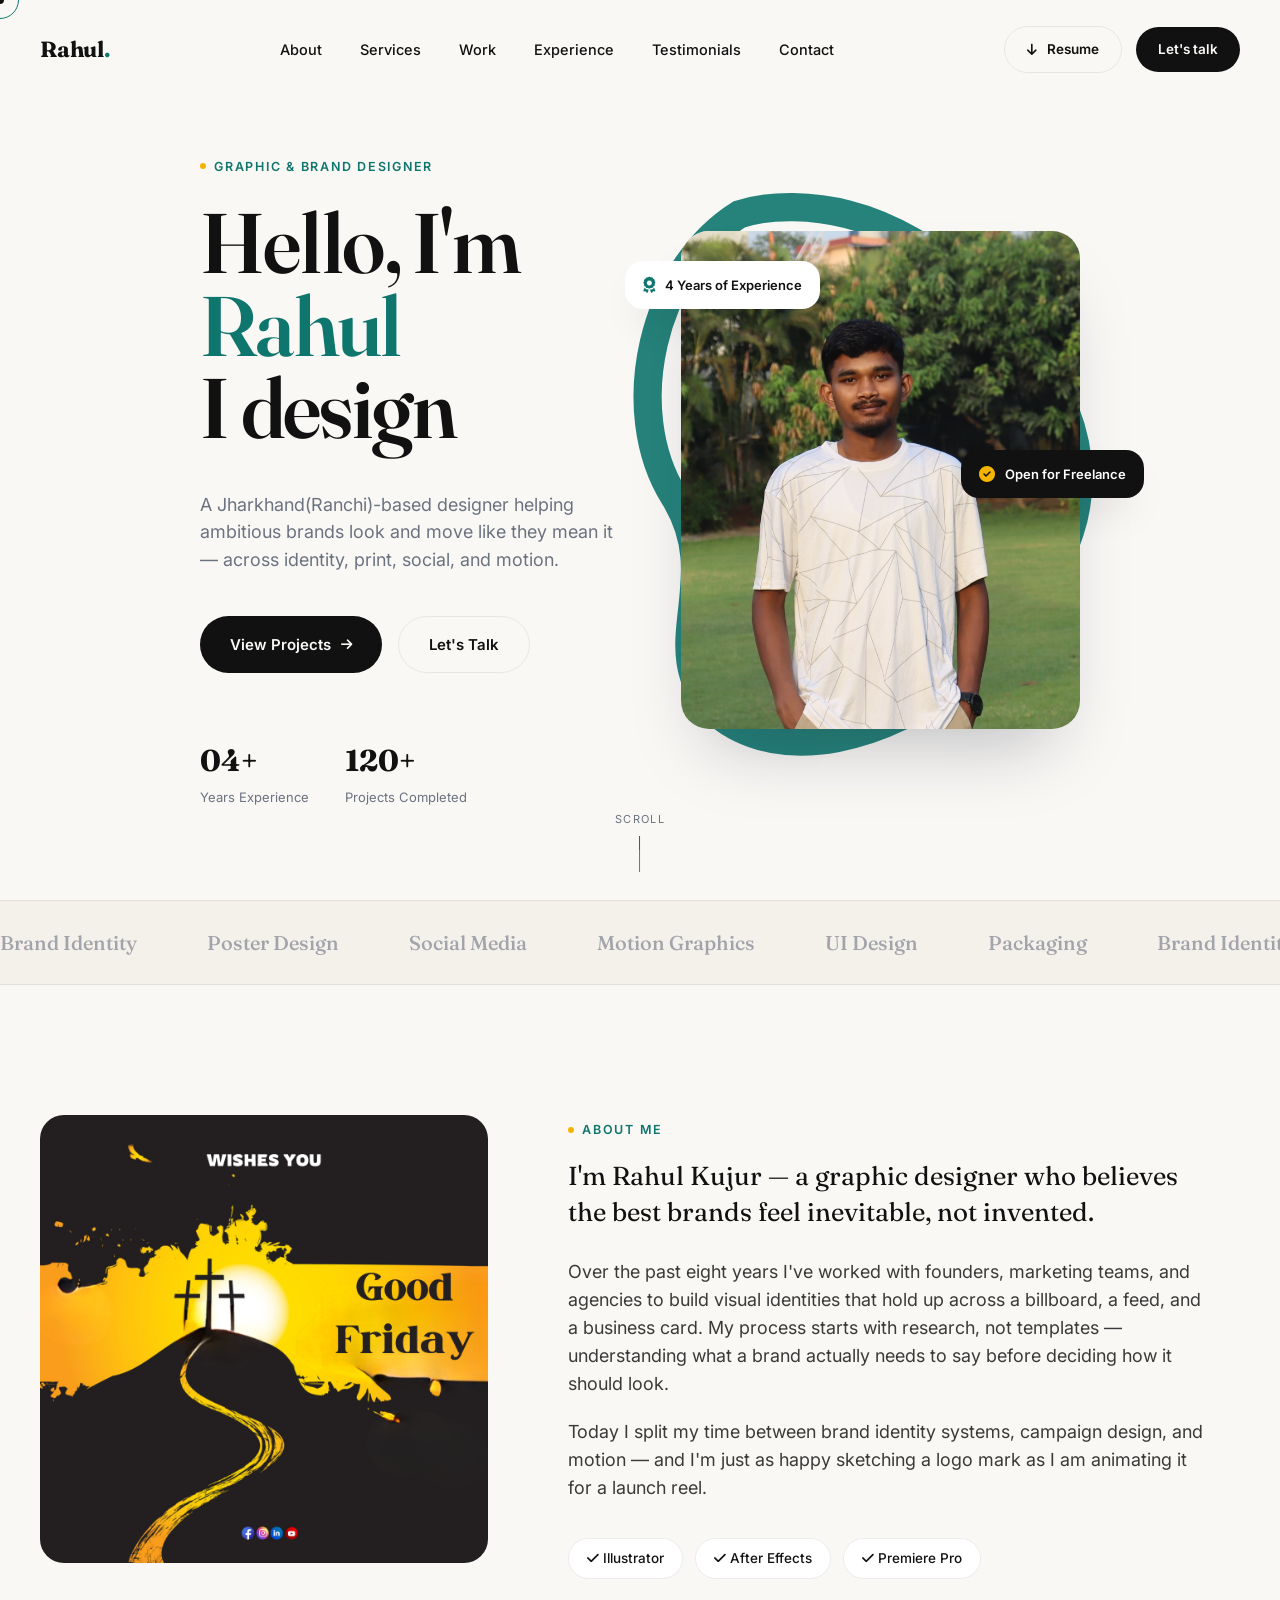
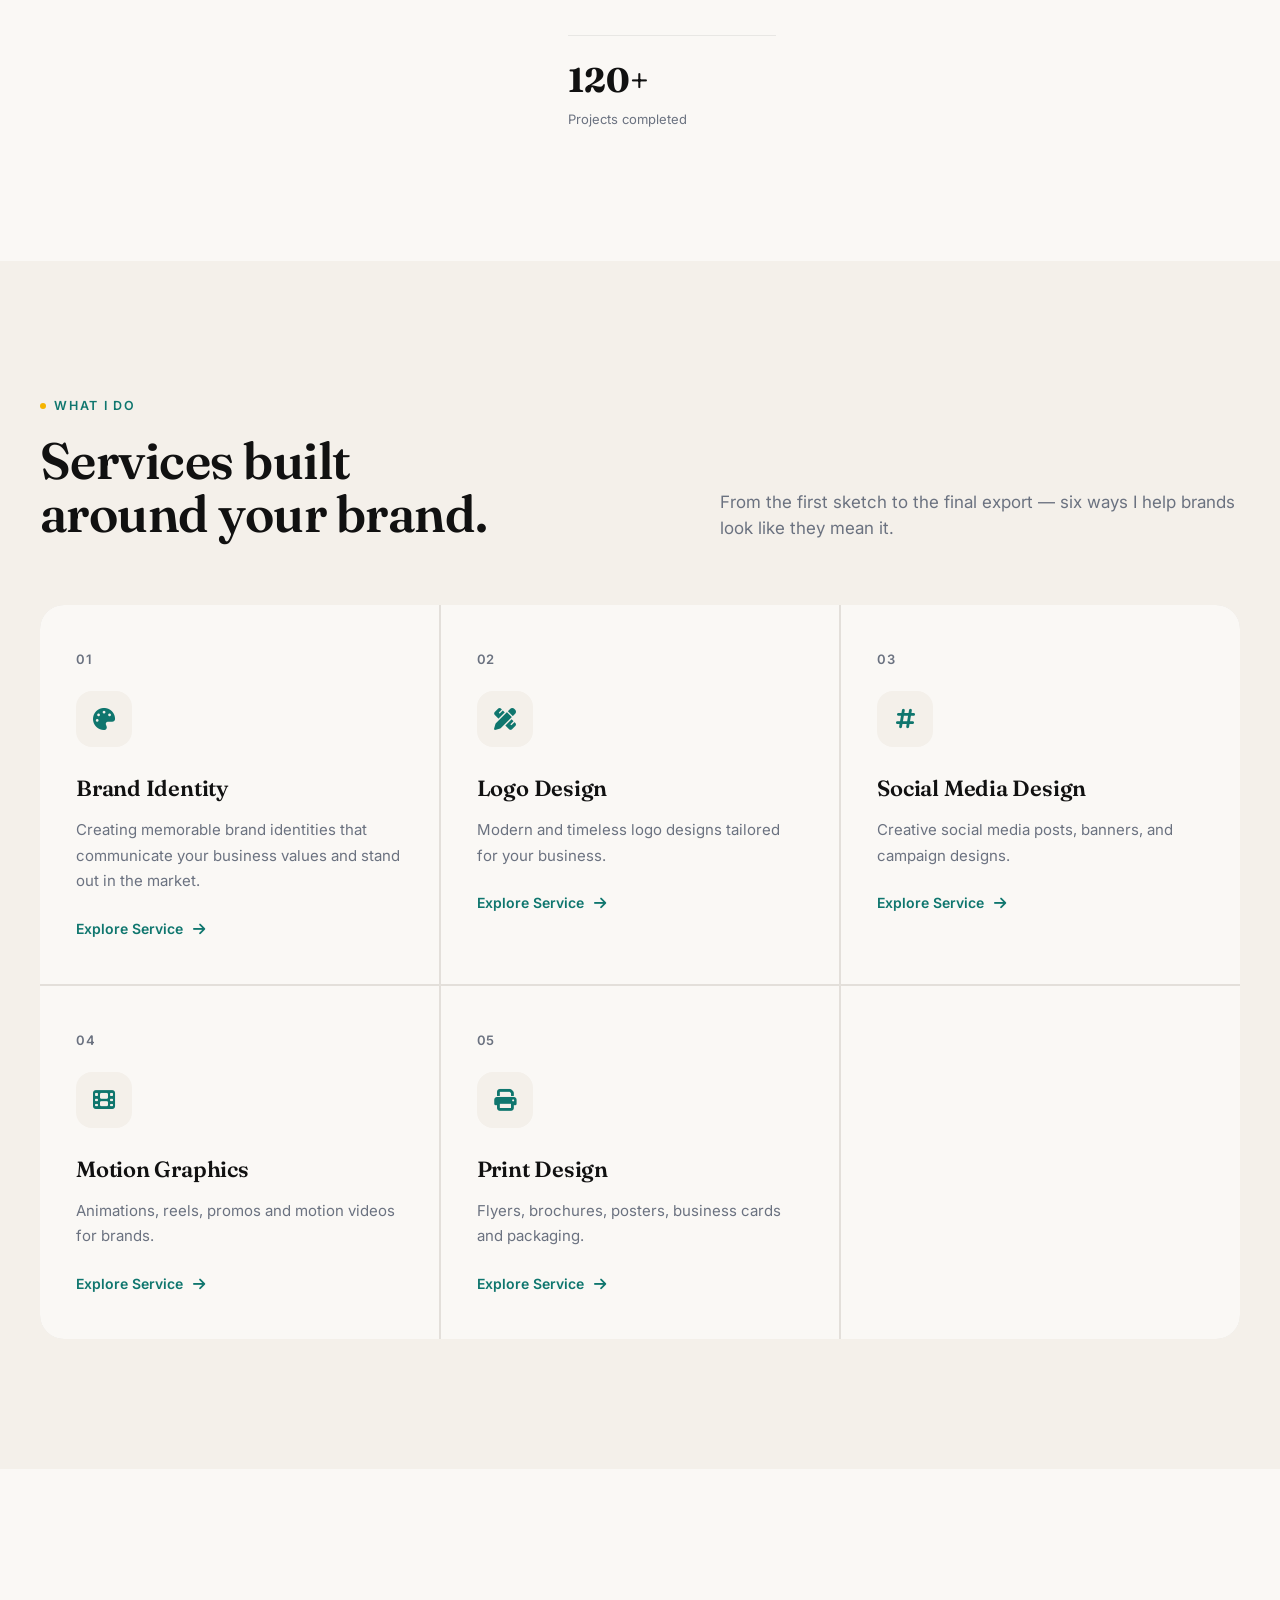
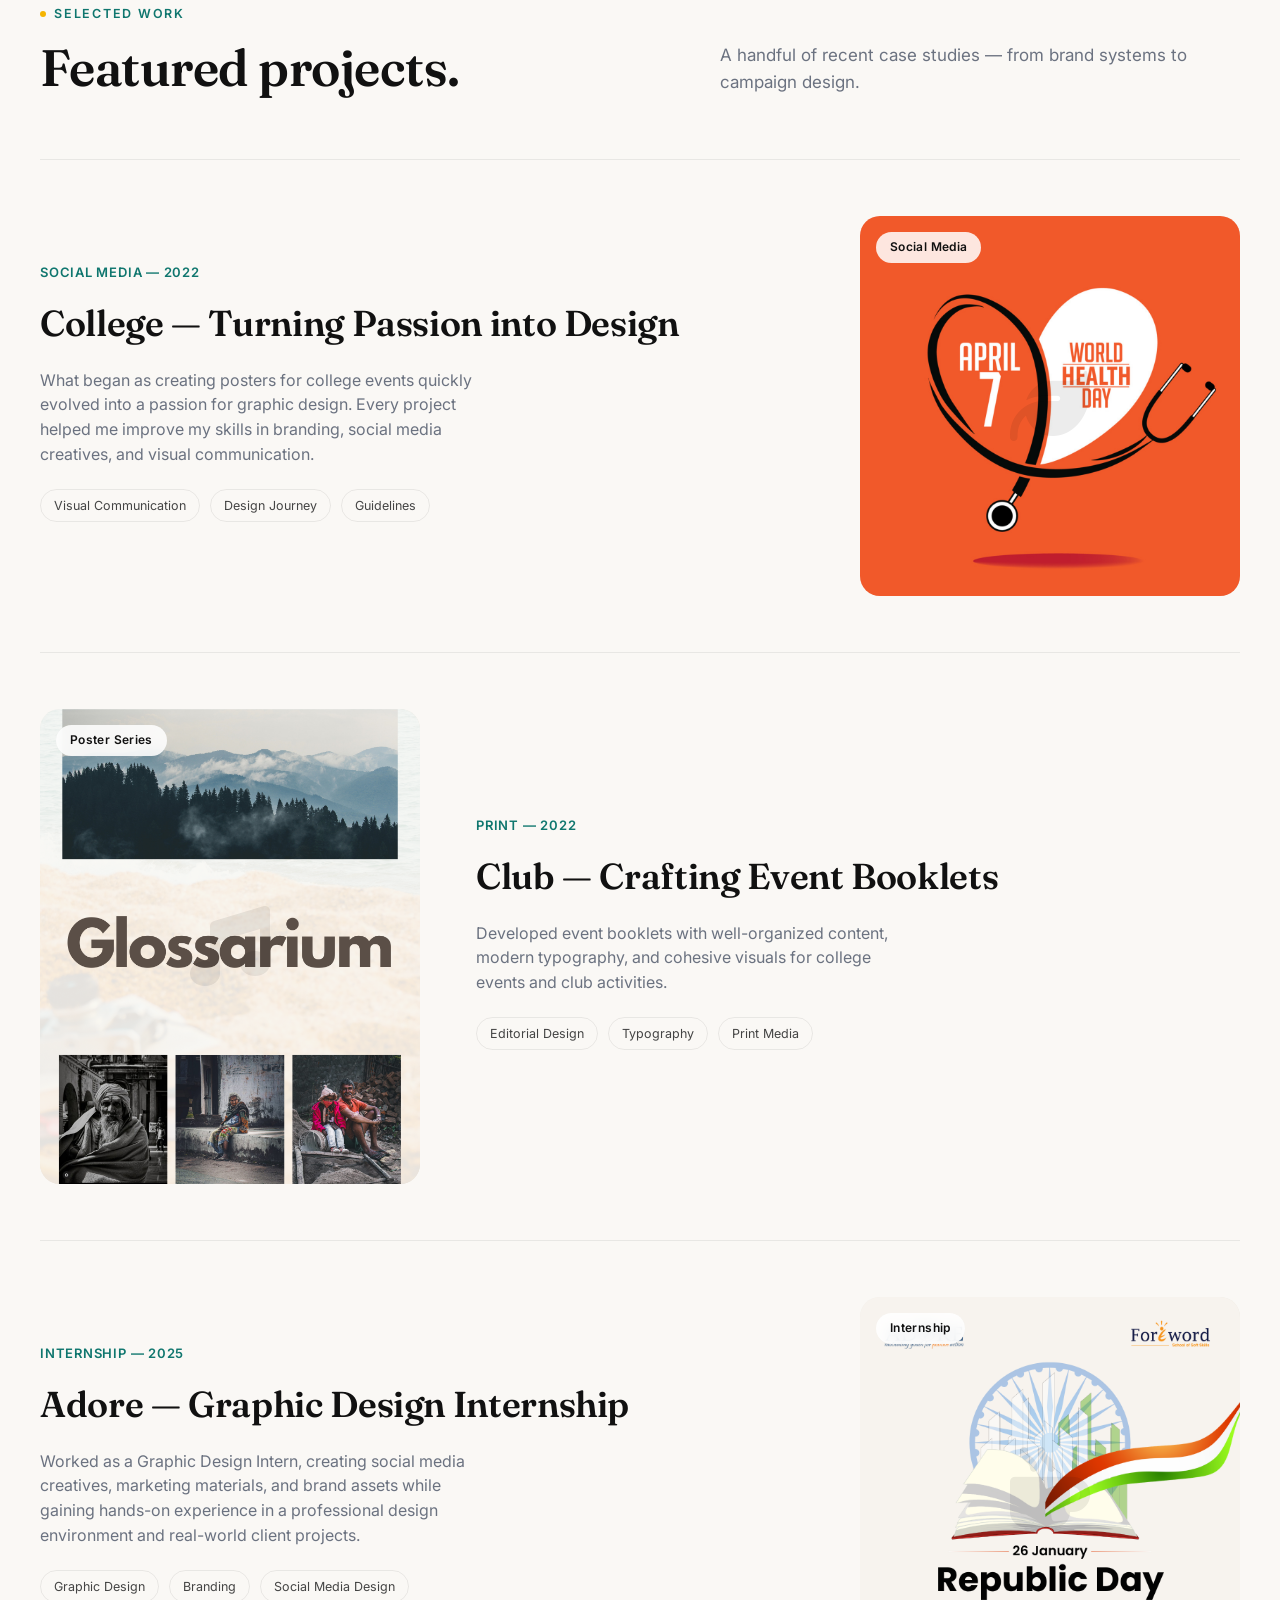
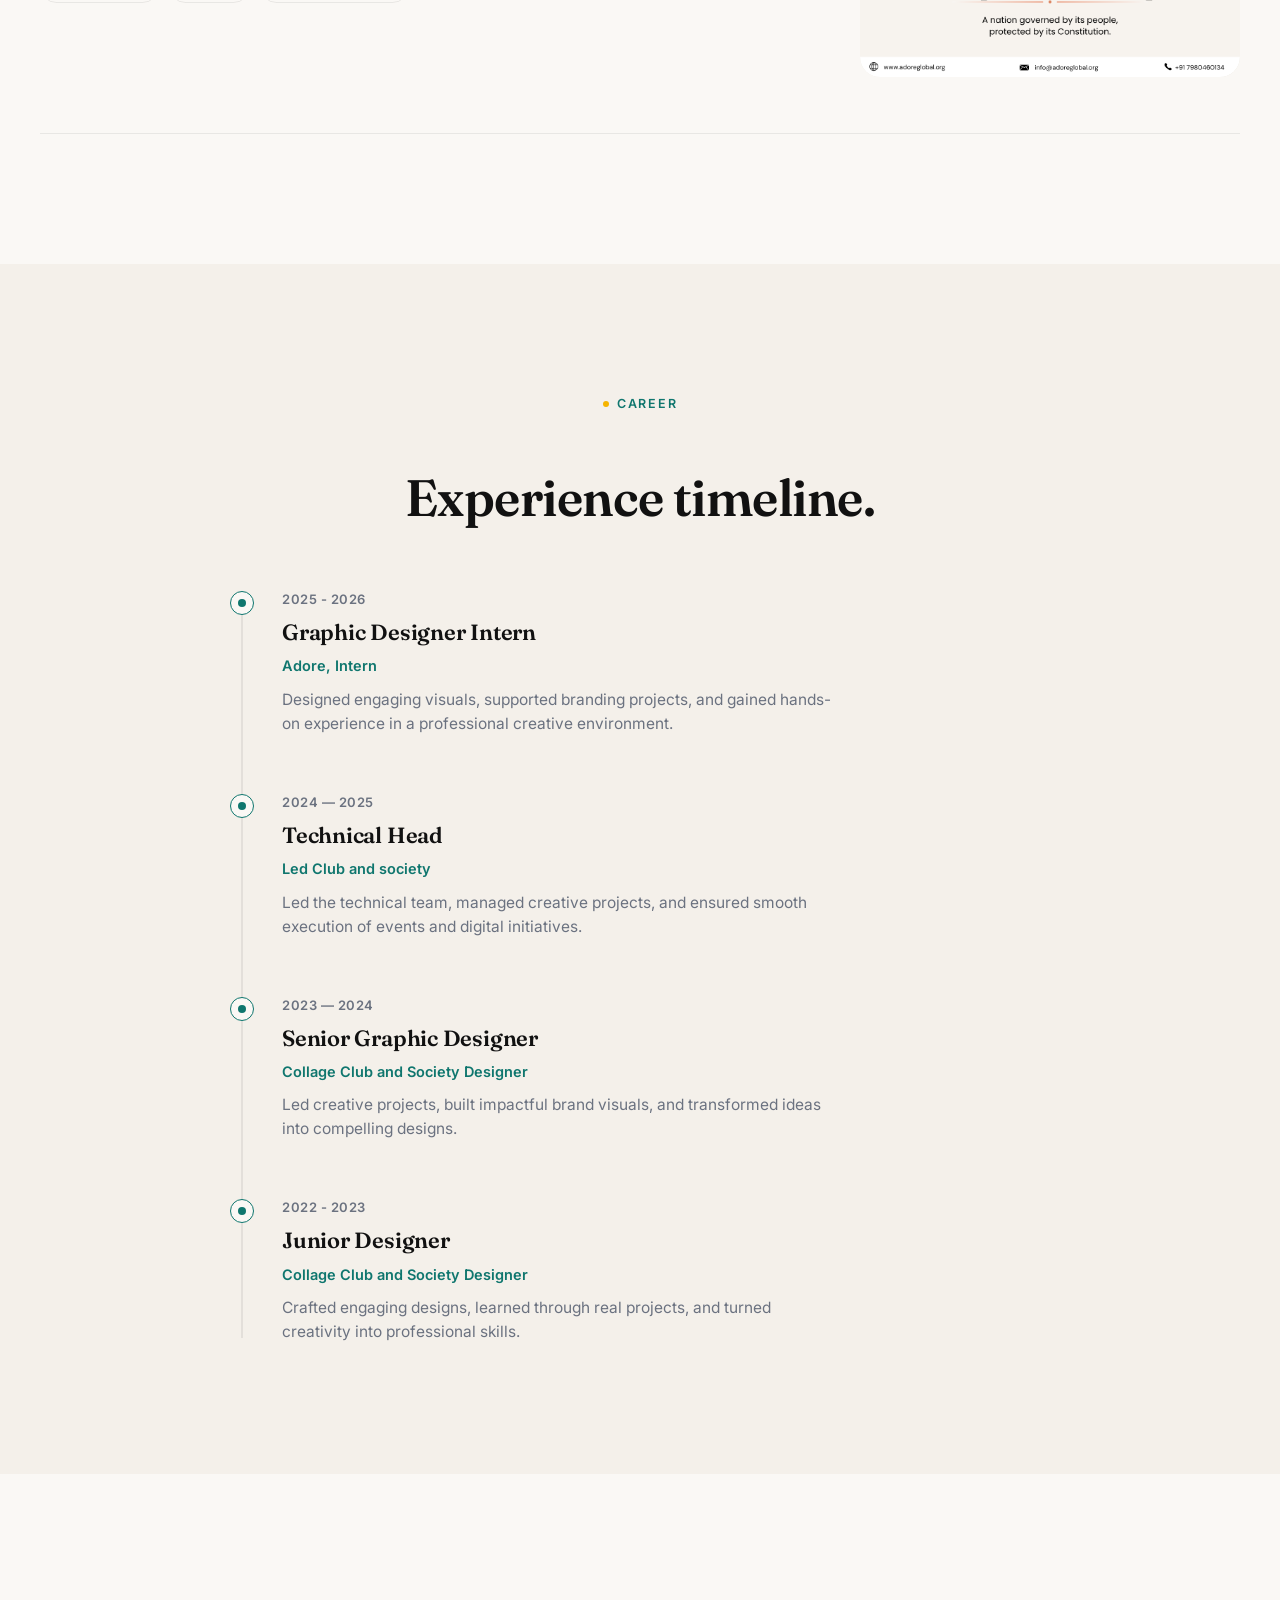
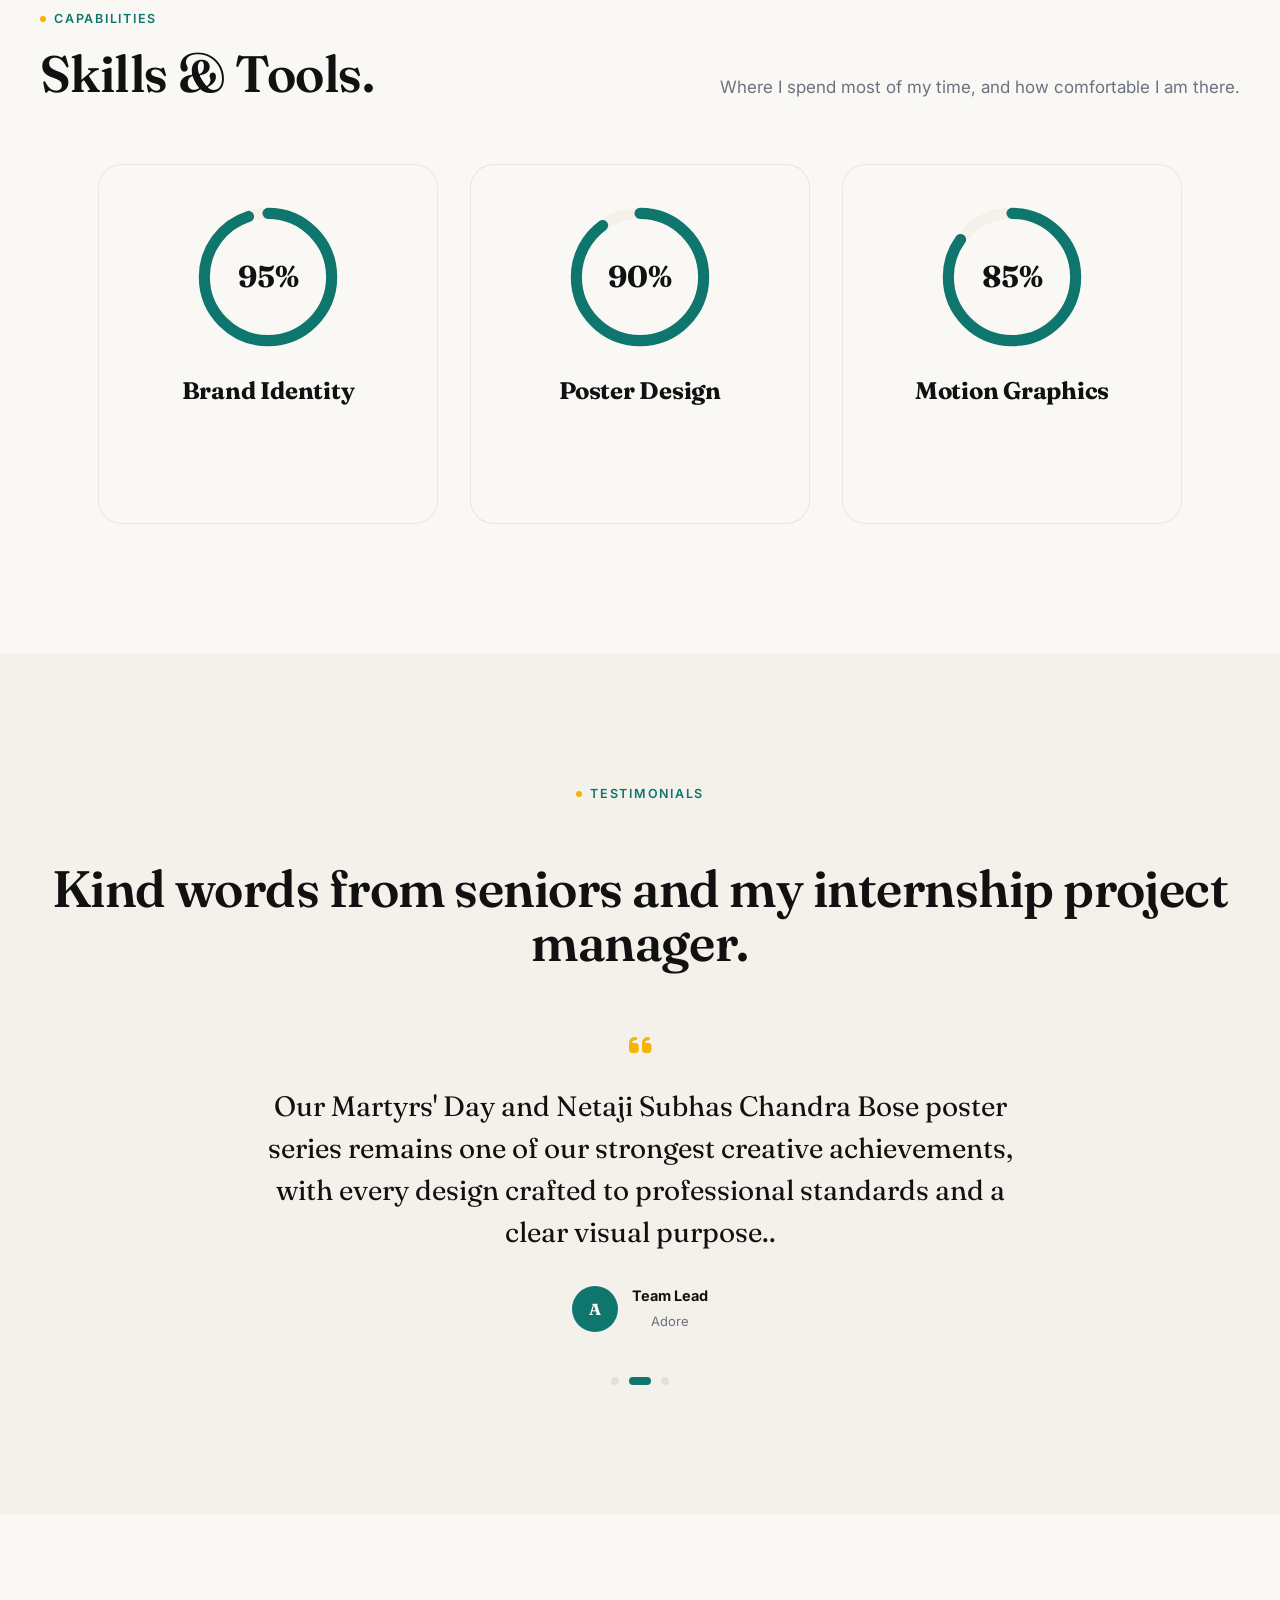
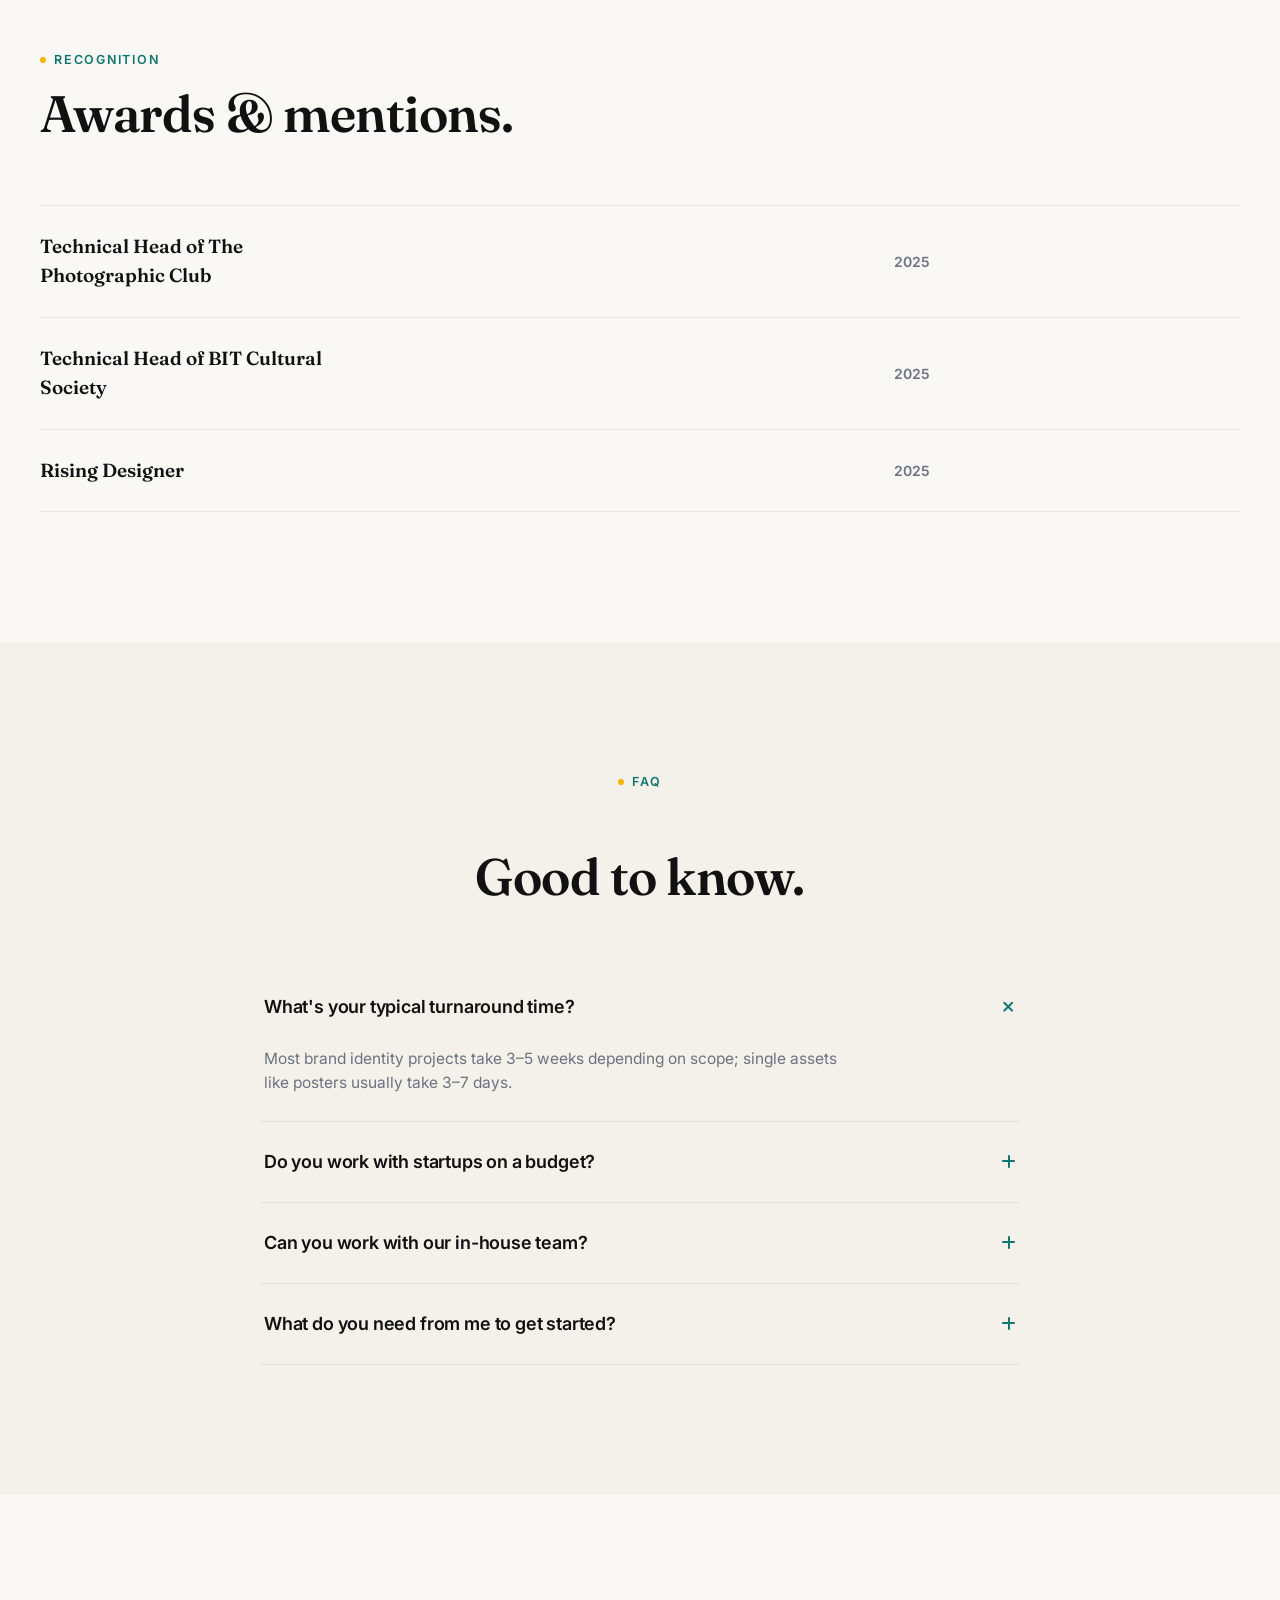
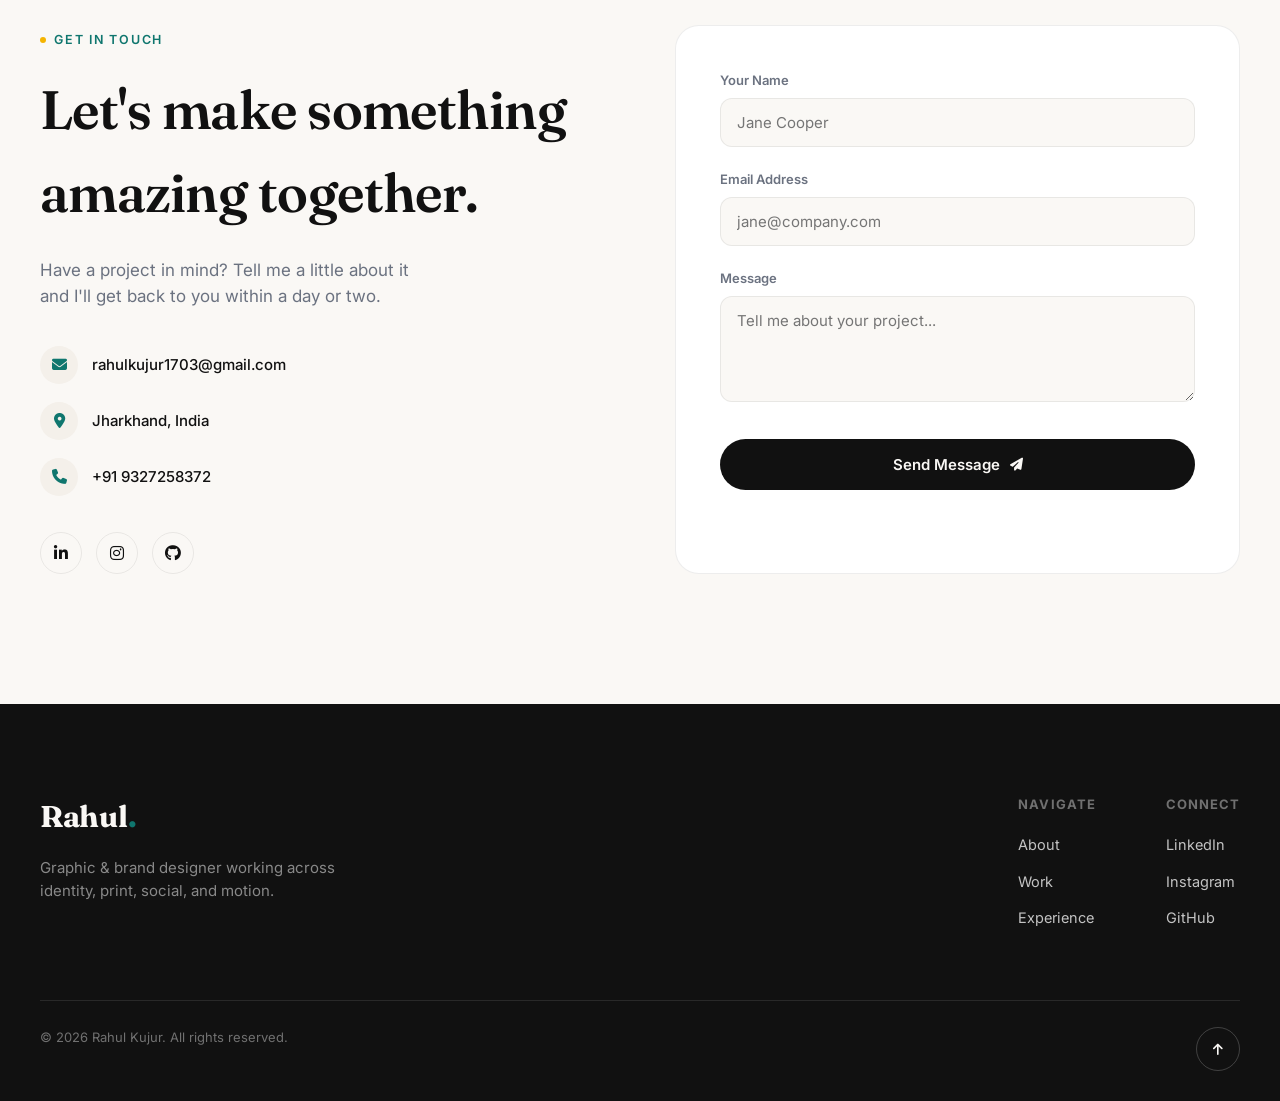
==== commit bbbffebc: "services" ====
--- a/index.html
+++ b/index.html
@@ -74,7 +74,7 @@
         <a href="#contact" class="btn btn-ghost magnetic">Let's Talk</a>
       </div>
       <div class="hero-meta">
-        <div><b>03+</b><span>Years Experience</span></div>
+        <div><b>04+</b><span>Years Experience</span></div>
         <div><b>120+</b><span>Projects Completed</span></div>
         <!--<div><b>40+</b><span>Happy Clients</span></div>-->
       </div>
@@ -88,7 +88,7 @@
         <div class="portrait-frame">
           <img src="assets/rahul-kujur-image.jpg" alt="Rahul Kujur" class="profile-img">
         </div>
-        <div class="badge badge-1"><i class="fa-solid fa-award"></i> 3 Years of Experience</div>
+        <div class="badge badge-1"><i class="fa-solid fa-award"></i> 4 Years of Experience</div>
         <!-- <div class="badge badge-2"><i class="fa-brands fa-adobe"></i> Adobe Certified</div> -->
         <div class="badge badge-3"><i class="fa-solid fa-circle-check"></i> Open for Freelance</div>
       </div>
@@ -357,7 +357,7 @@
       <div class="t-item rv">
         <div class="t-dot"></div>
         <div class="t-year">2023 — 2024</div>
-        <h3>SeniorGraphic Designer</h3>
+        <h3>Senior Graphic Designer</h3>
         <div class="t-role">Collage Club and Society Designer</div>
         <p>Led creative projects, built impactful brand visuals, and transformed ideas into compelling designs.</p>
       </div>
@@ -451,7 +451,7 @@
       <div class="test-slide">
         <i class="fa-solid fa-quote-left quote"></i>
         <p>Our Martyrs' Day and Netaji Subhas Chandra Bose poster series remains one of our strongest creative achievements, with every design crafted to professional standards and a clear visual purpose..</p>
-        <div class="test-person"><div class="test-avatar">M</div><div><b>Team Lead</b><span>Adore</span></div></div>
+        <div class="test-person"><div class="test-avatar">A</div><div><b>Team Lead</b><span>Adore</span></div></div>
       </div>
       <div class="test-slide">
         <i class="fa-solid fa-quote-left quote"></i>
@@ -474,19 +474,27 @@
       <div><div class="eyebrow">Recognition</div><h2 class="section-title">Awards &amp; mentions.</h2></div>
     </div>
     <div class="awards-list rv">
-      <div class="award-row"><div class="a-title">Brand Identity of the Year</div><div class="a-org">Design Collective Awards</div><div class="a-year">2025</div></div>
-      <div class="award-row"><div class="a-title">Best Poster Series</div><div class="a-org">Print &amp; Type Guild</div><div class="a-year">2024</div></div>
-      <div class="award-row"><div class="a-title">Honorable Mention, Packaging</div><div class="a-org">Pentawards Regional</div><div class="a-year">2023</div></div>
-      <div class="award-row"><div class="a-title">Rising Designer</div><div class="a-org">Creative Circle India</div><div class="a-year">2021</div></div>
-    </div>
-
-    <div class="clients-grid rv">
+      <!--Award 1-->
+      <div class="award-row"><div class="a-title">Technical Head of The Photographic Club</div>
+      <!--<div class="a-org">Design Collective Awards</div>-->
+      <div class="a-year">2025</div></div>
+      <!--Award 2-->
+      <div class="award-row"><div class="a-title">Technical Head of BIT Cultural Society</div>
+      <!--<div class="a-org">Print &amp; Type Guild</div>-->
+      <div class="a-year">2025</div></div>
+      <!--Award 3-->
+      <div class="award-row"><div class="a-title">Rising Designer</div>
+      <!--<div class="a-org">Creative Circle India</div>-->
+      <div class="a-year">2025</div></div>
+    </div>
+
+    <!--<div class="clients-grid rv">
       <div class="client-cell">Verdant</div>
       <div class="client-cell">Northline</div>
       <div class="client-cell">Kaffa Co.</div>
       <div class="client-cell">Fernweg</div>
       <div class="client-cell">Loopwave</div>
-    </div>
+    </div>-->
   </div>
 </section>
 
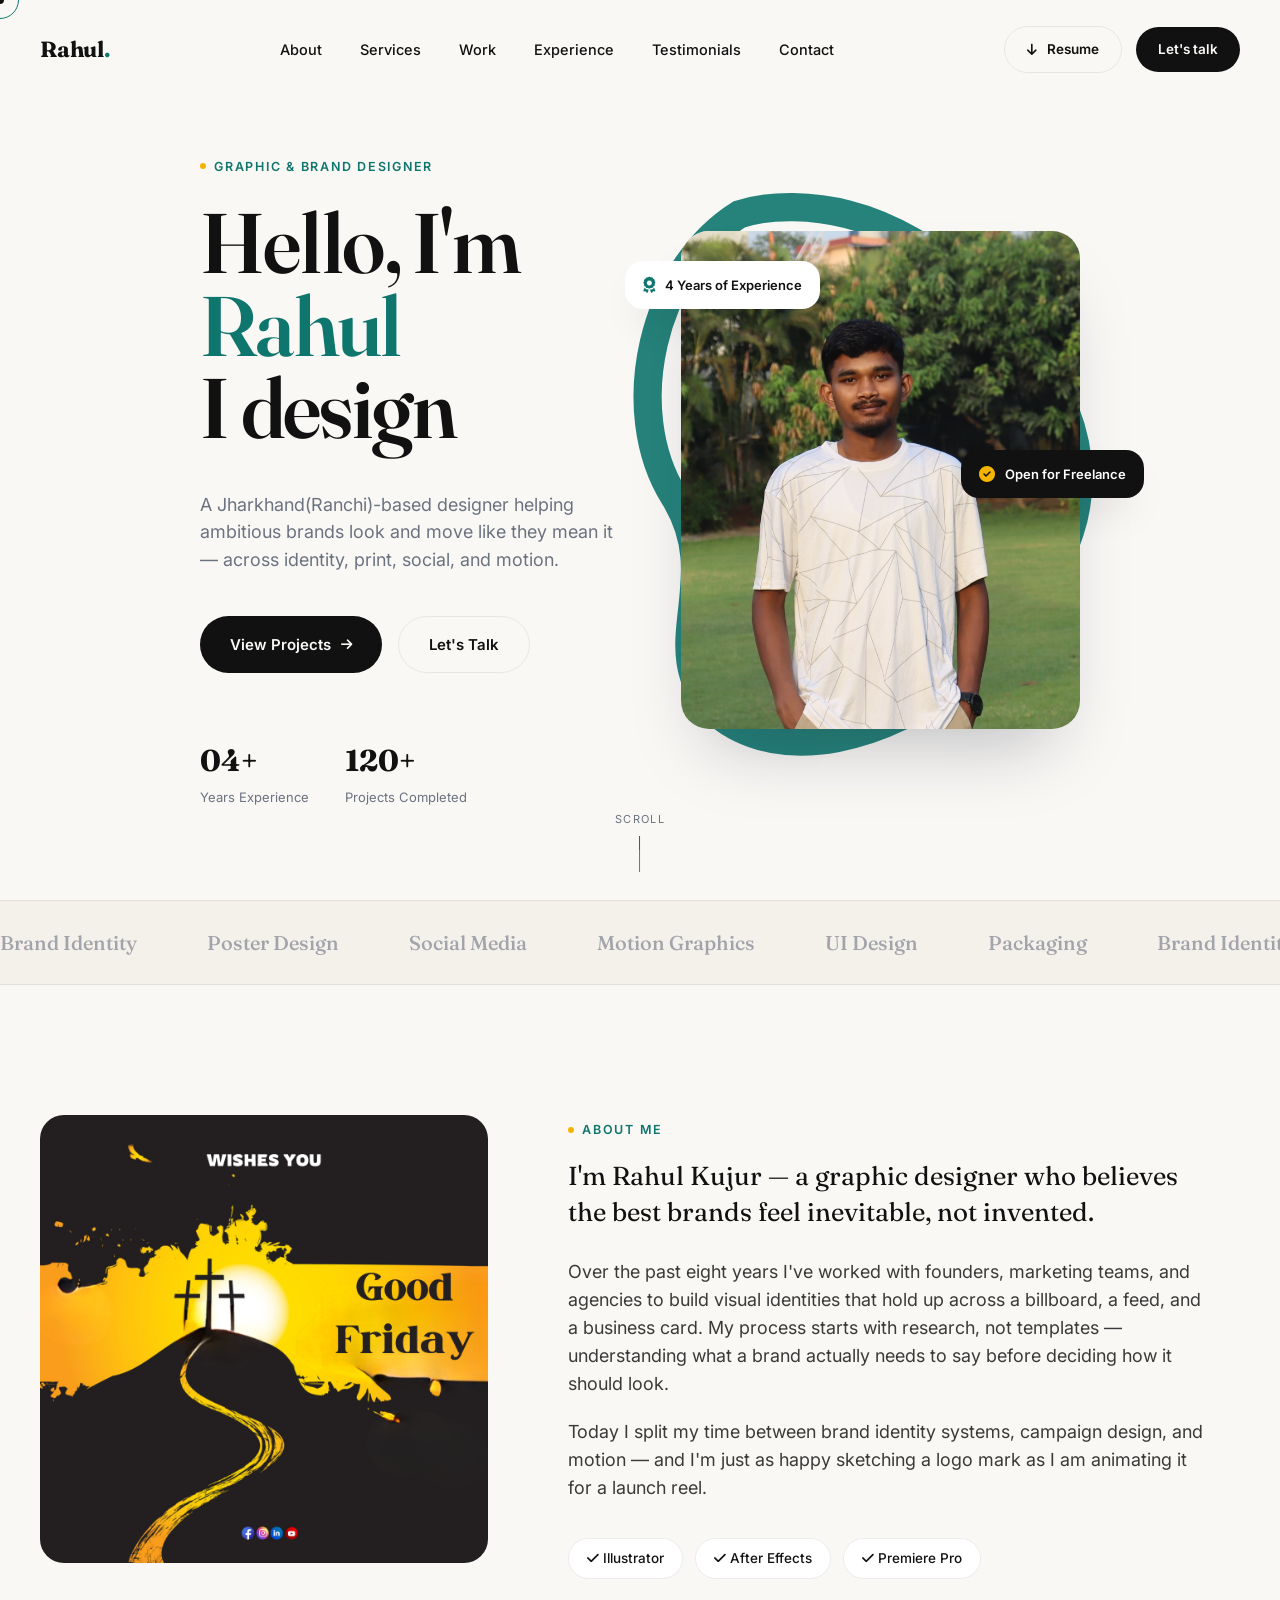
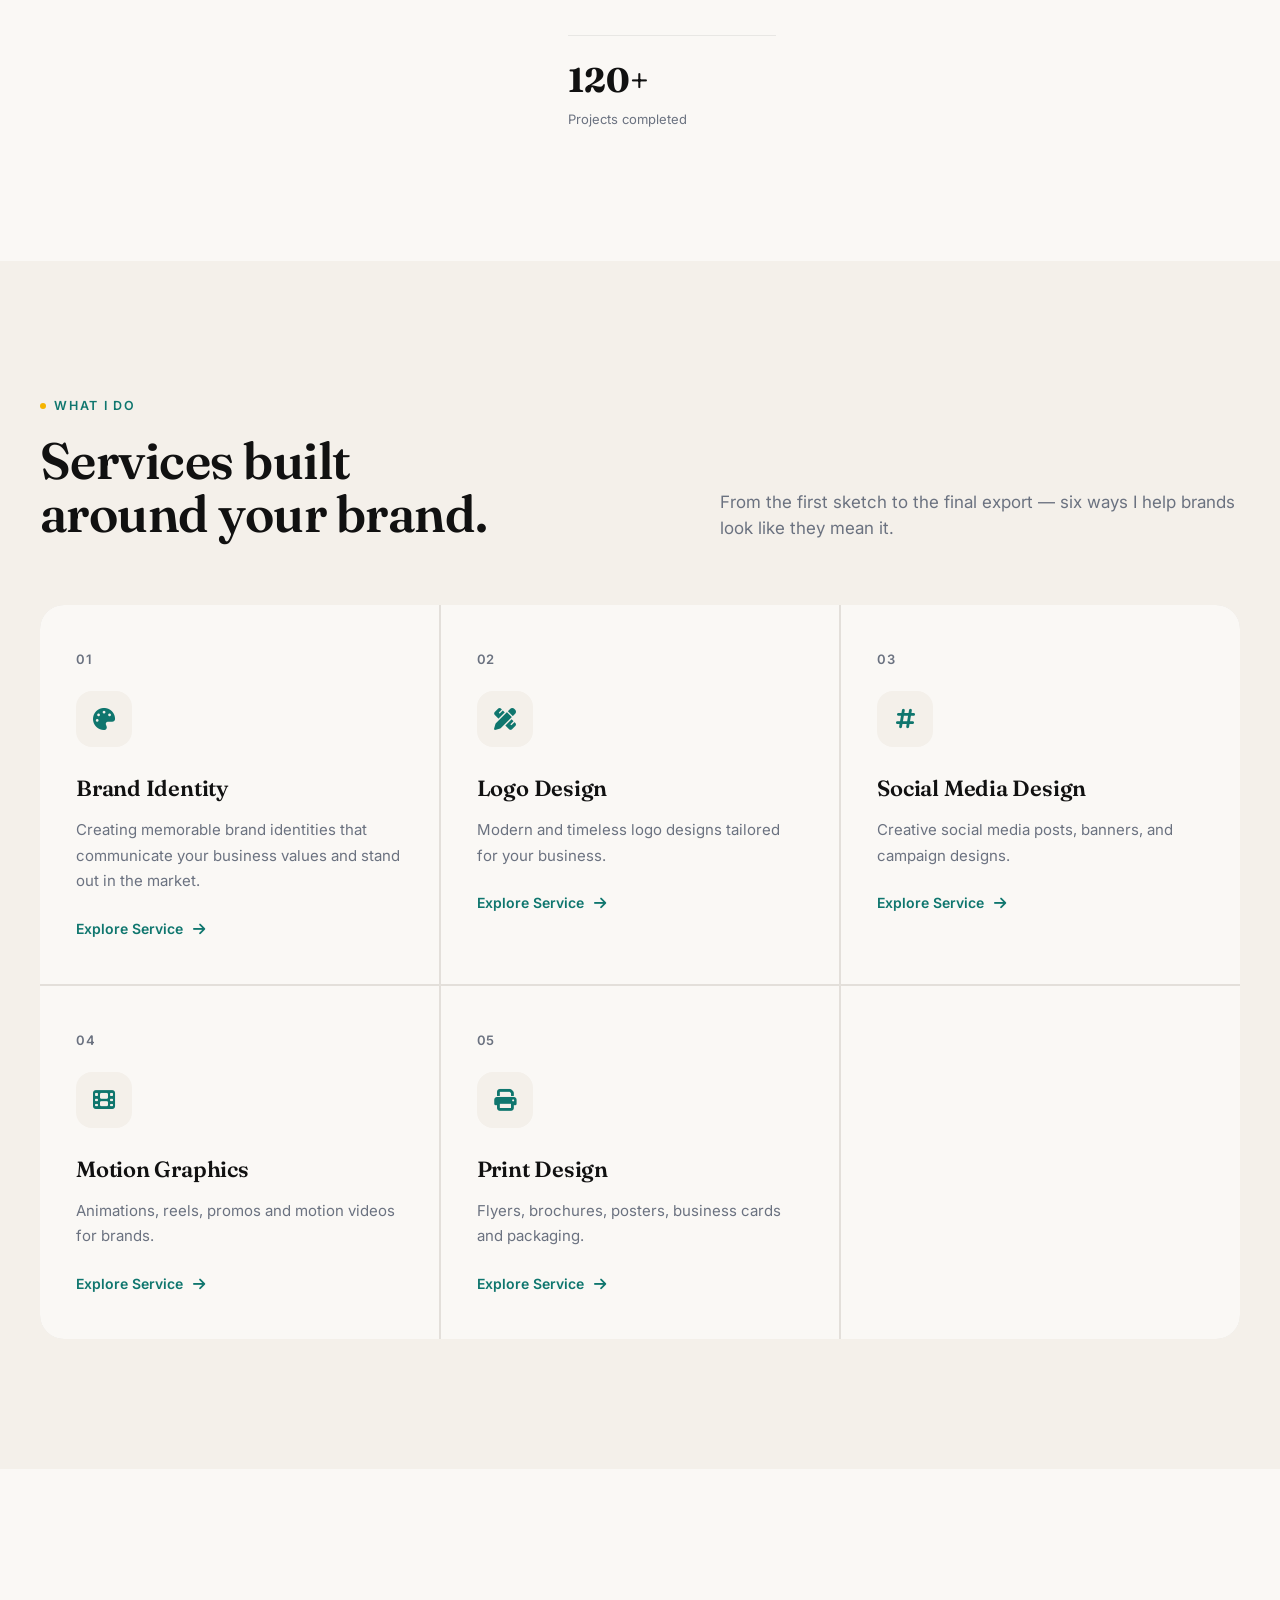
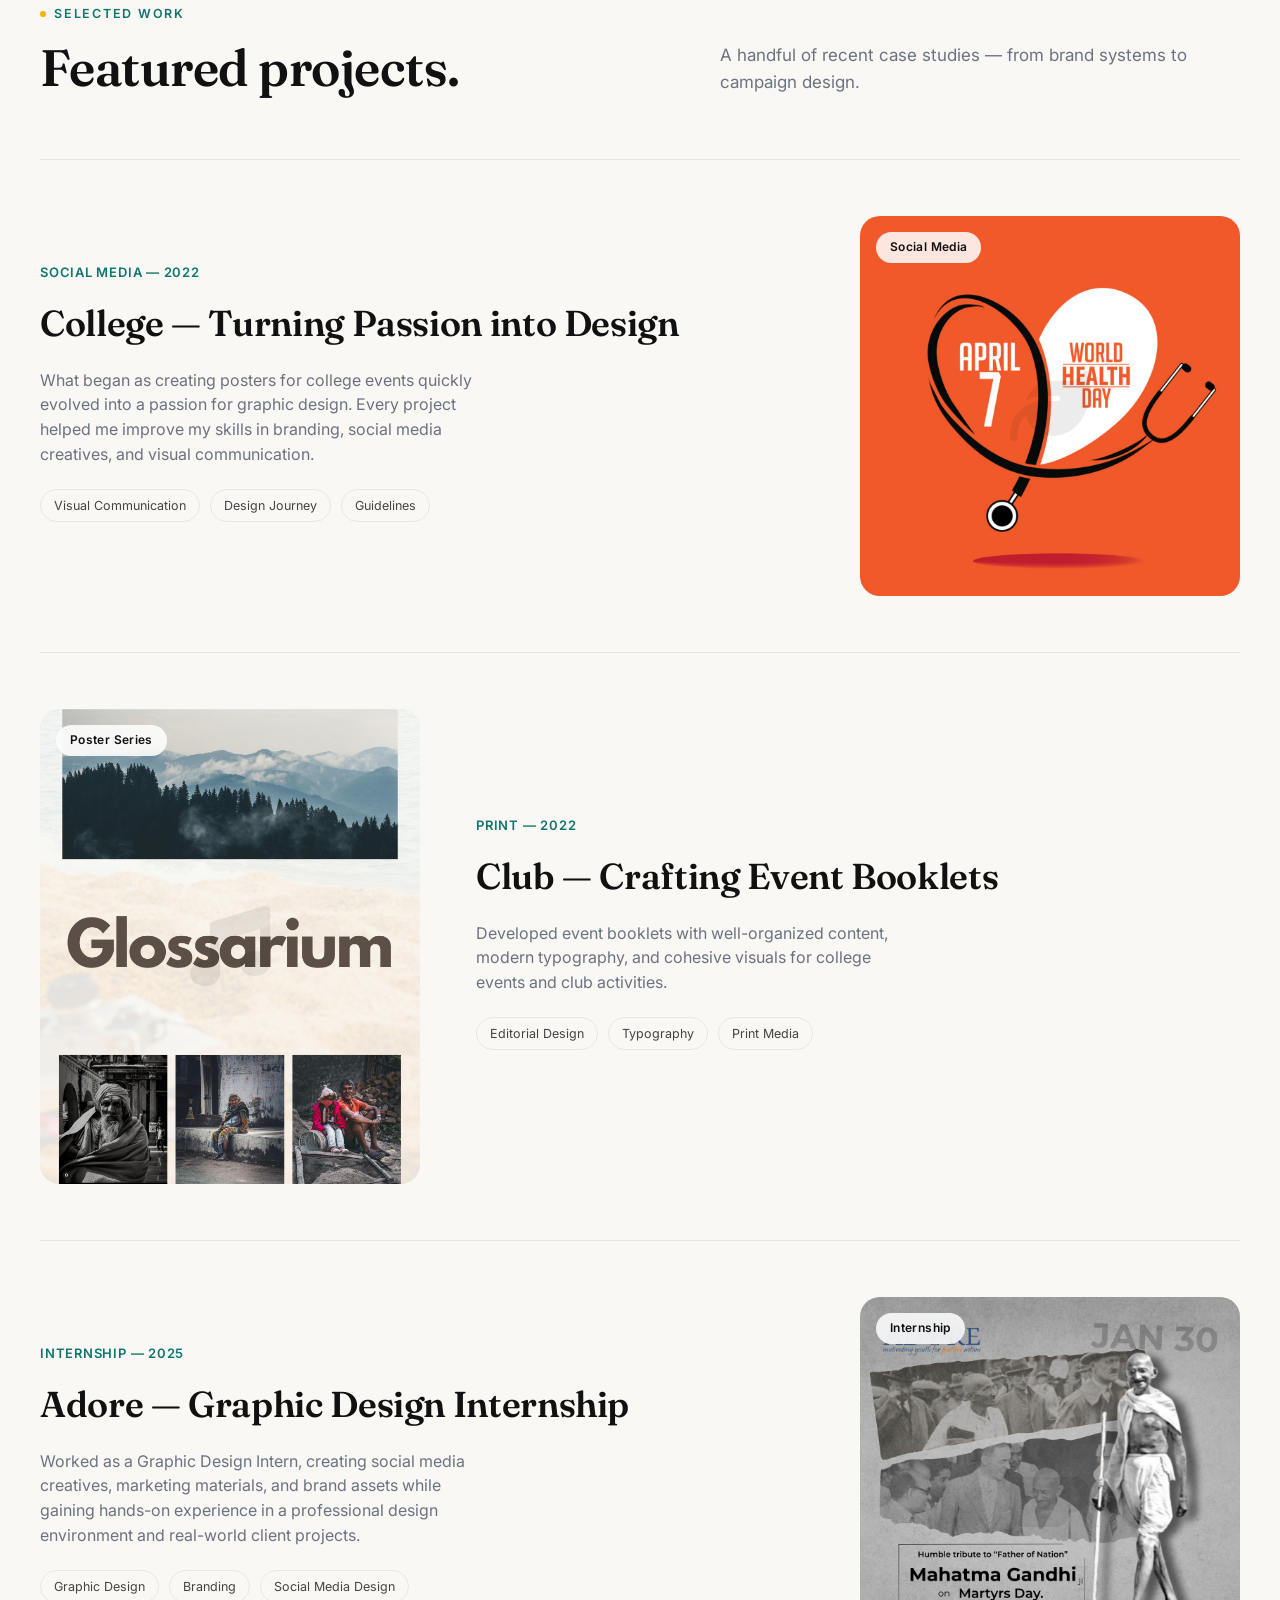
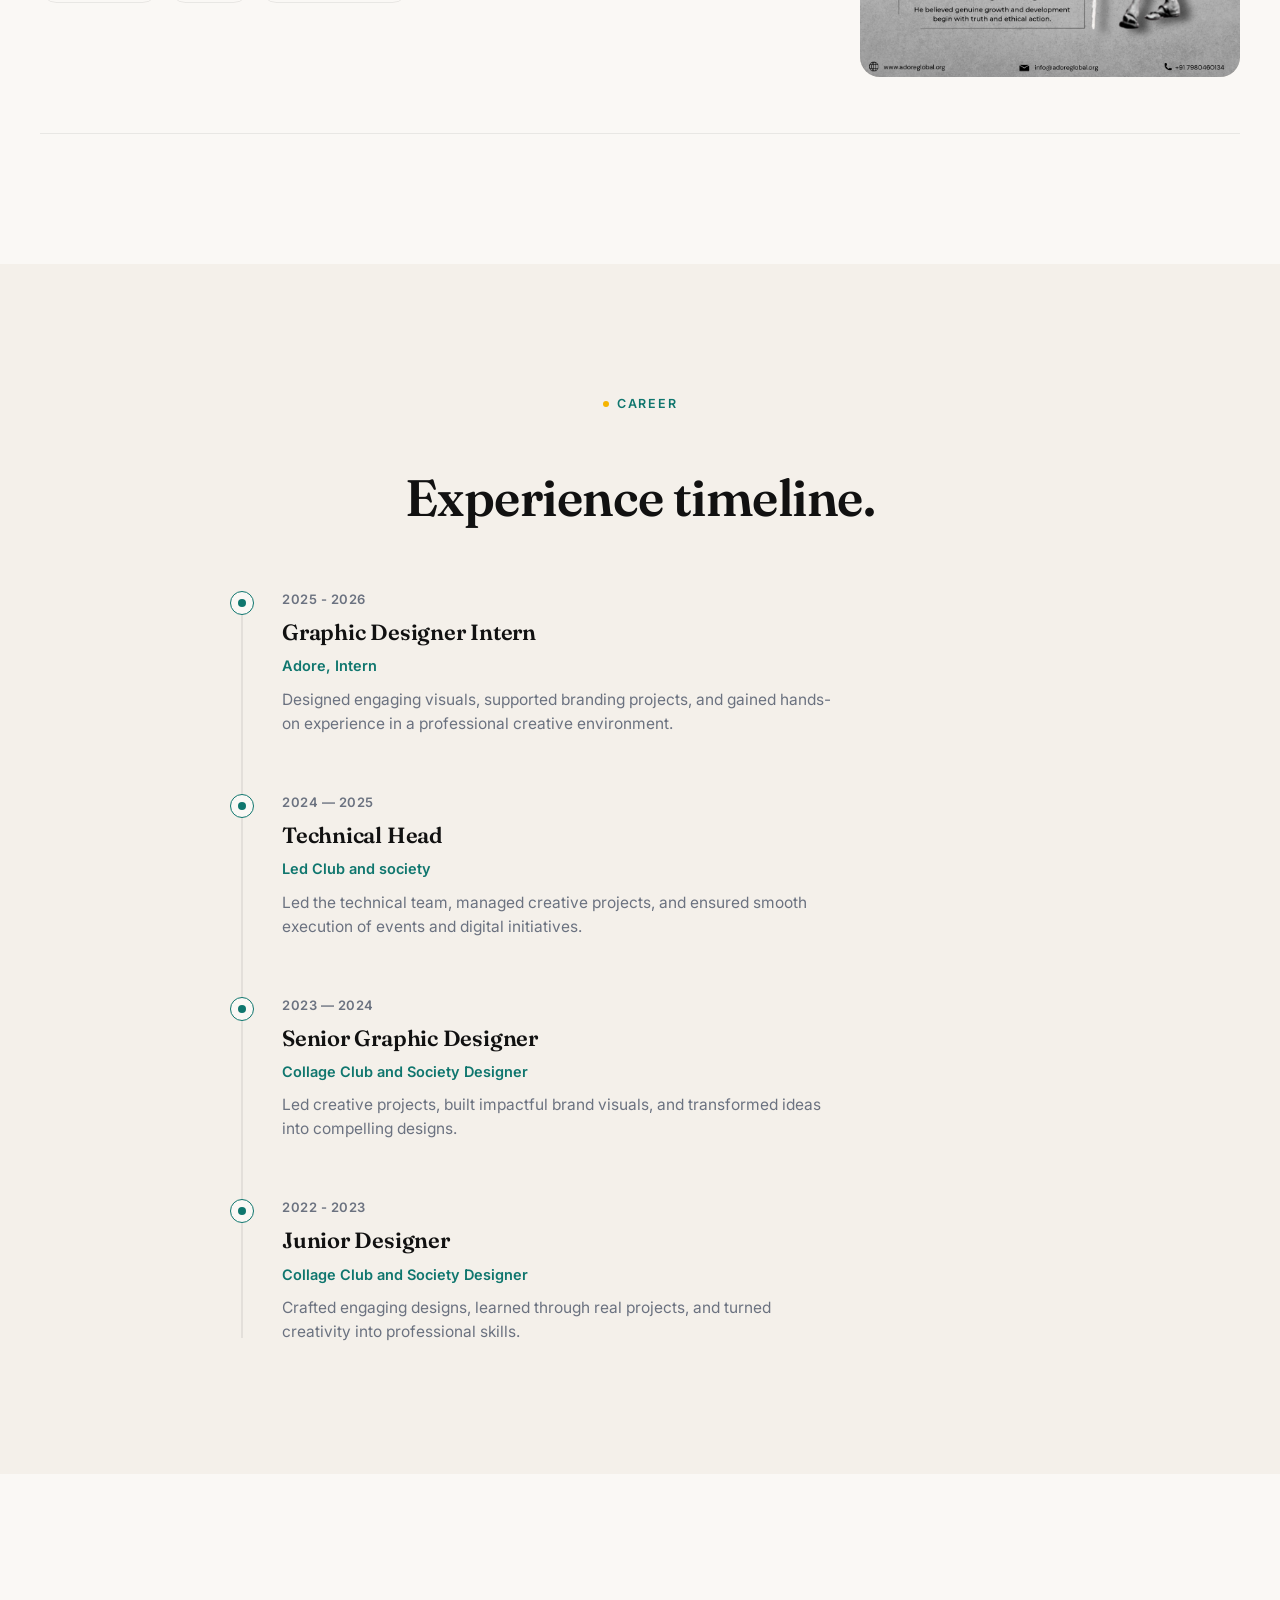
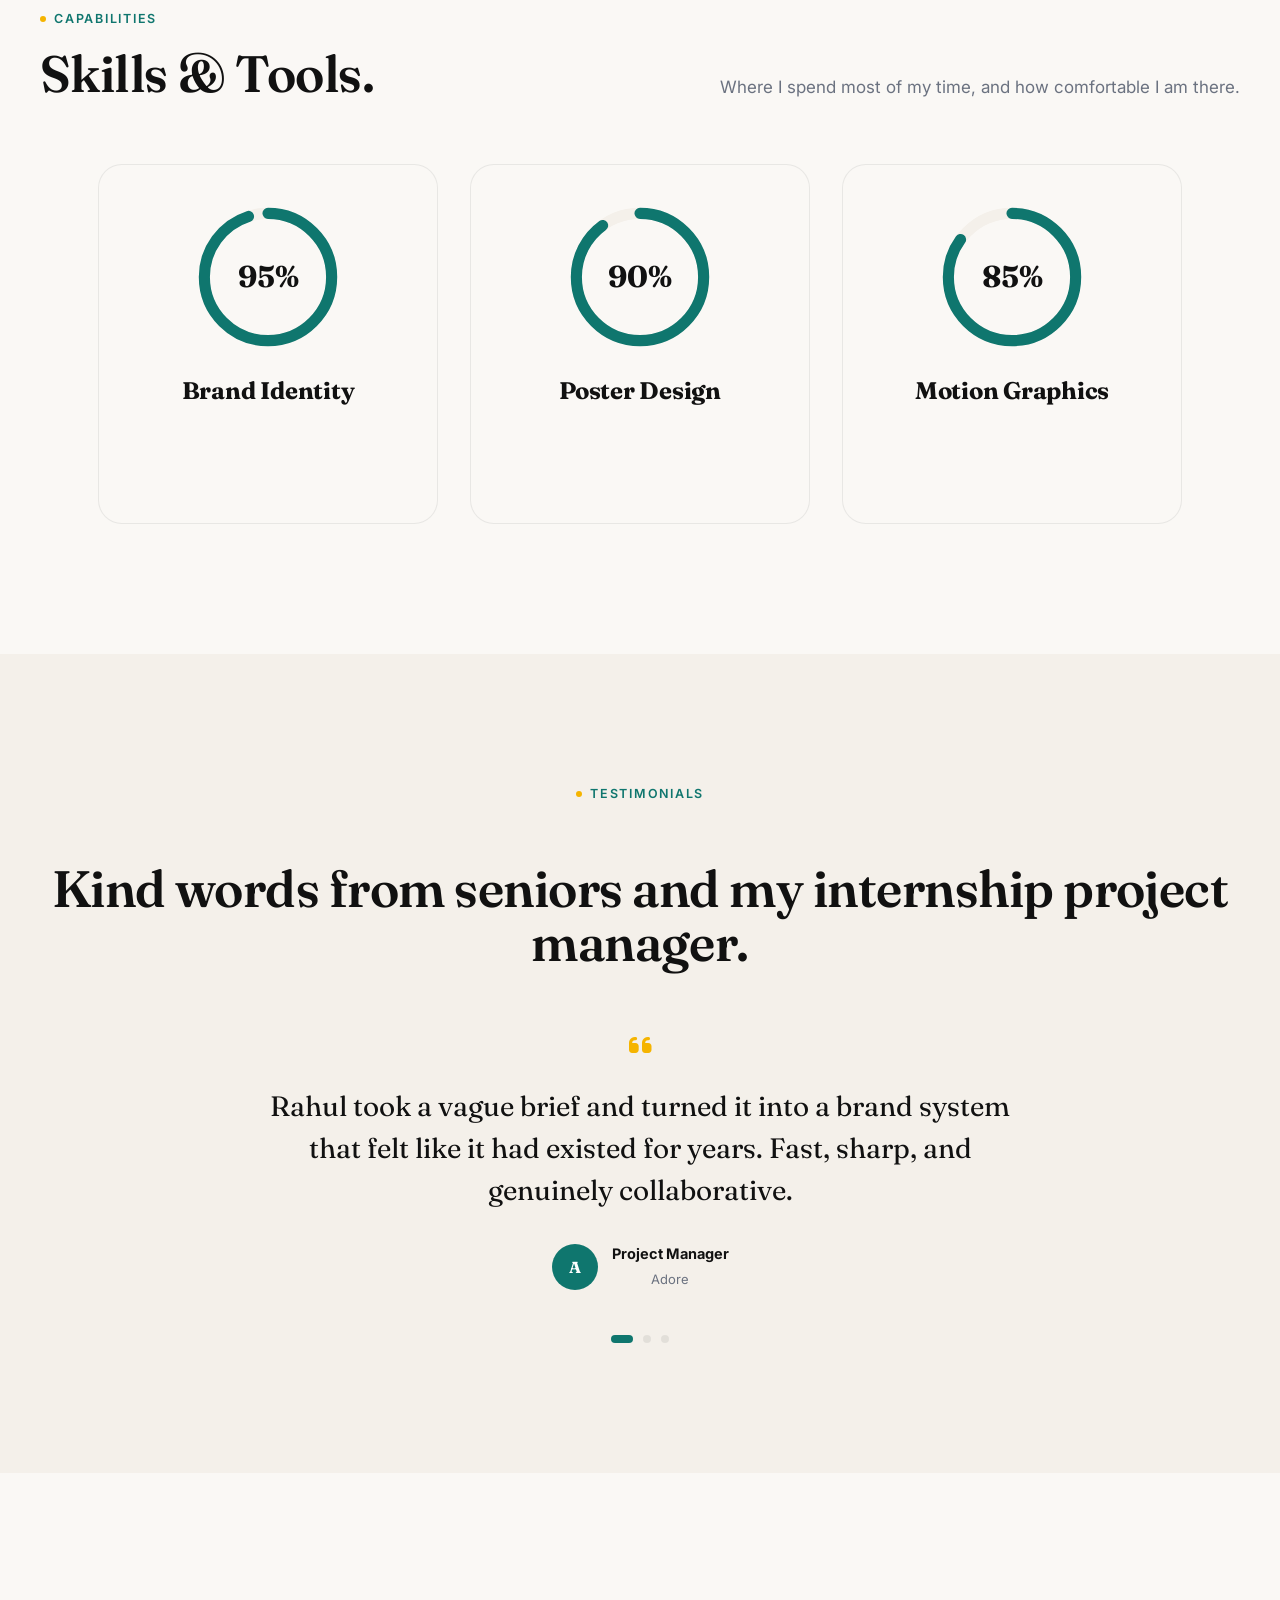
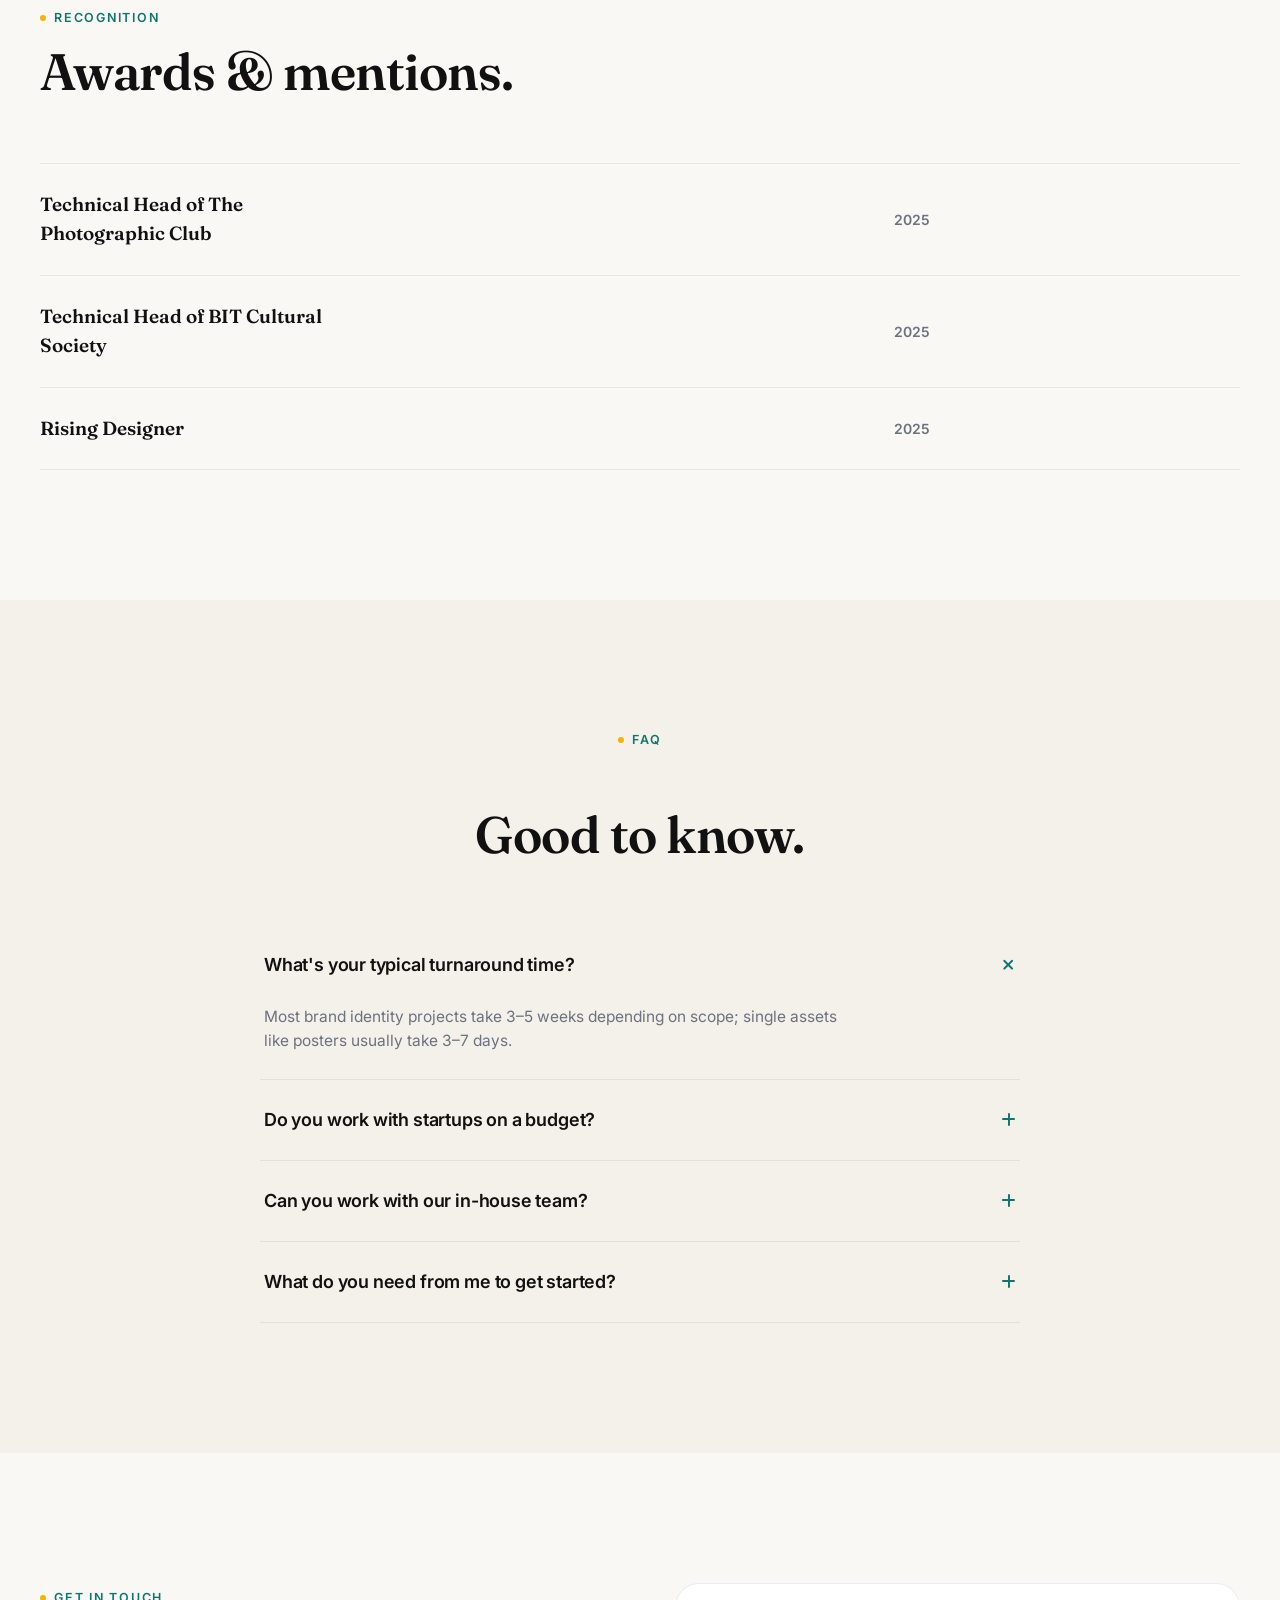
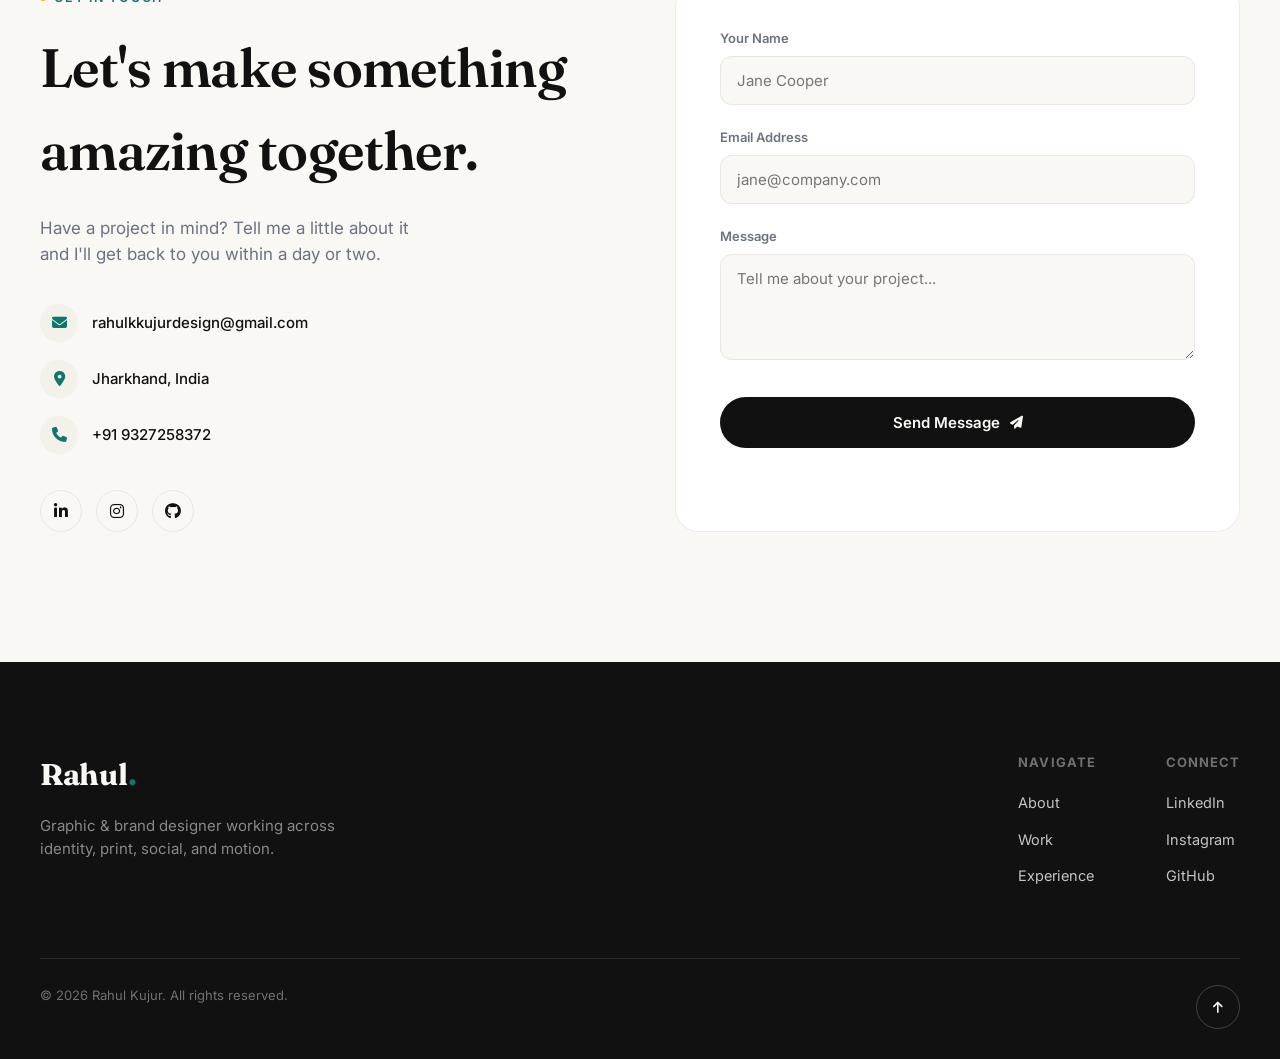
==== commit bf7ce8f9: "e mail" ====
--- a/index.html
+++ b/index.html
@@ -534,7 +534,7 @@
         <div class="eyebrow">Get In Touch</div>
         <h2>Let's make something amazing together.</h2>
         <p>Have a project in mind? Tell me a little about it and I'll get back to you within a day or two.</p>
-        <div class="contact-detail"><i class="fa-solid fa-envelope"></i>rahulkujur1703@gmail.com</div>
+        <div class="contact-detail"><i class="fa-solid fa-envelope"></i>rahulkkujurdesign@gmail.com</div>
         <div class="contact-detail"><i class="fa-solid fa-location-dot"></i> Jharkhand, India</div>
         <div class="contact-detail"><i class="fa-solid fa-phone"></i> +91 9327258372</div>
         <div class="social-row">
